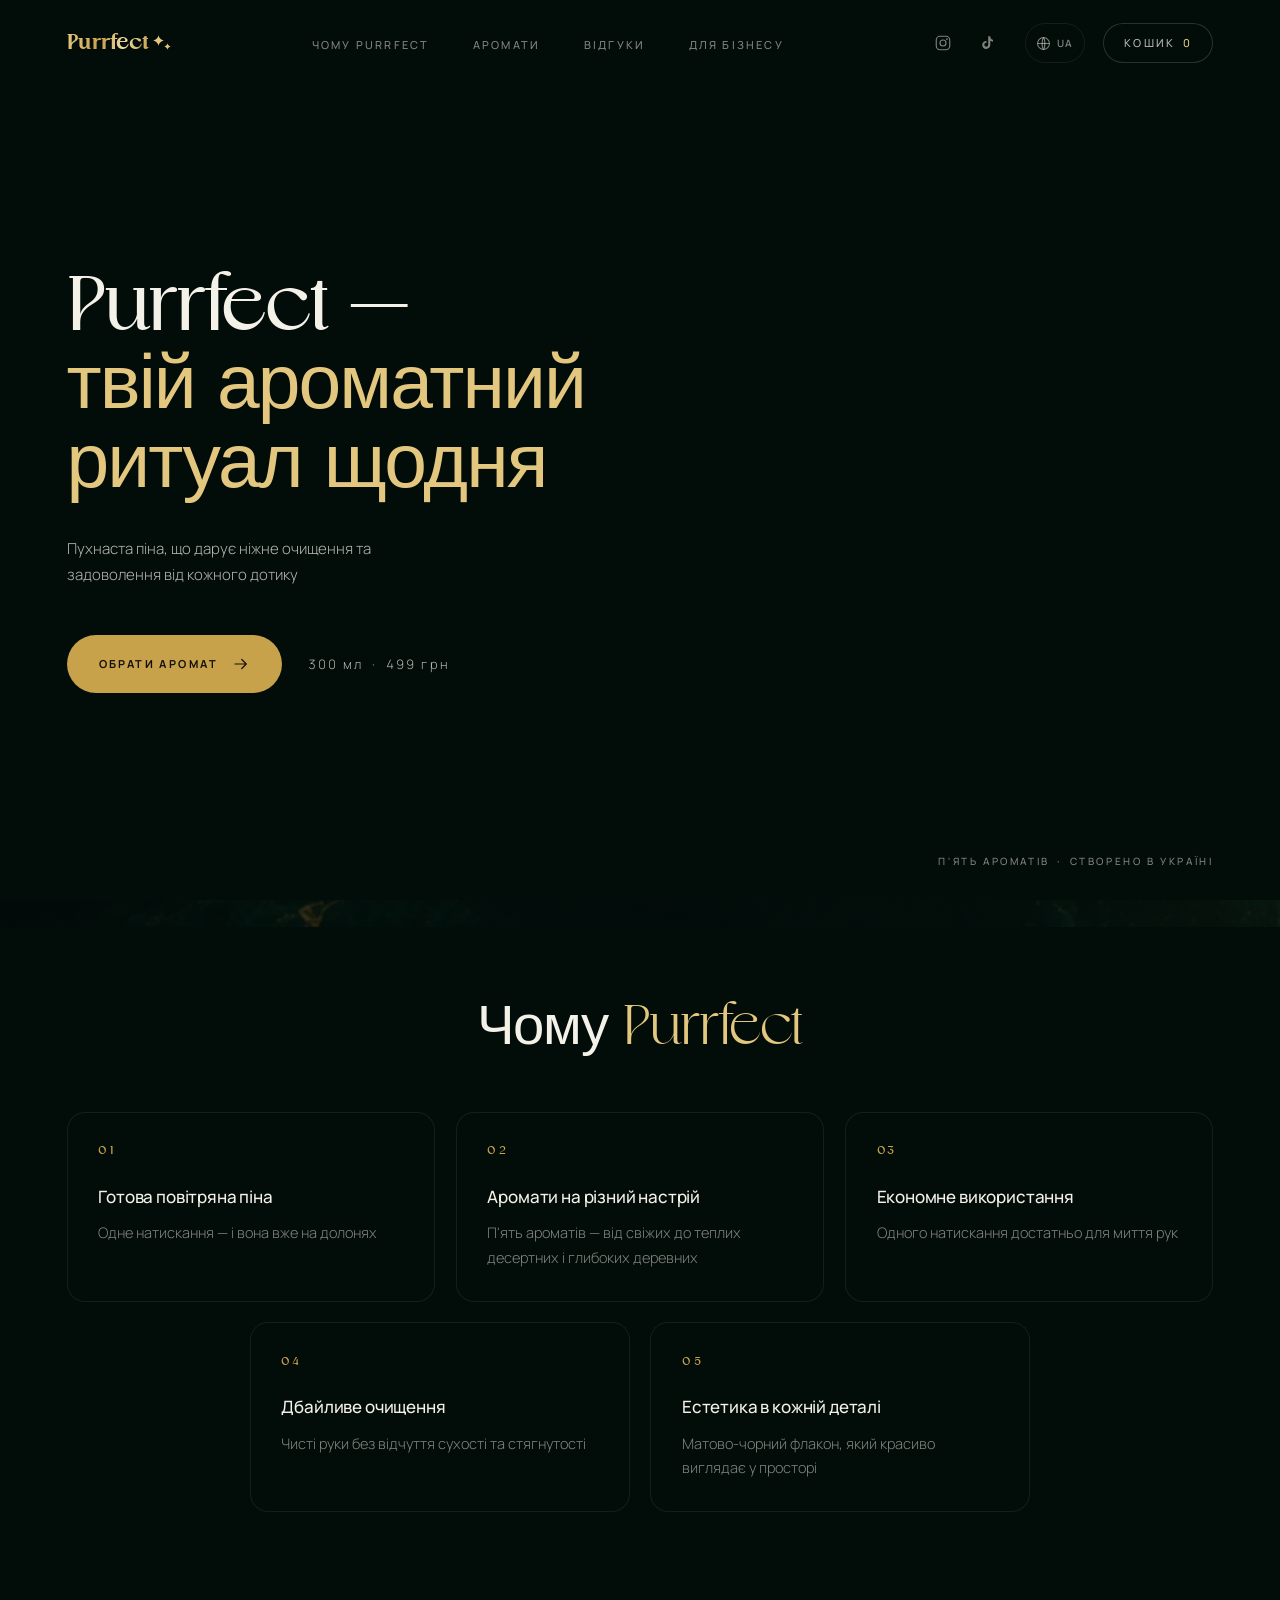
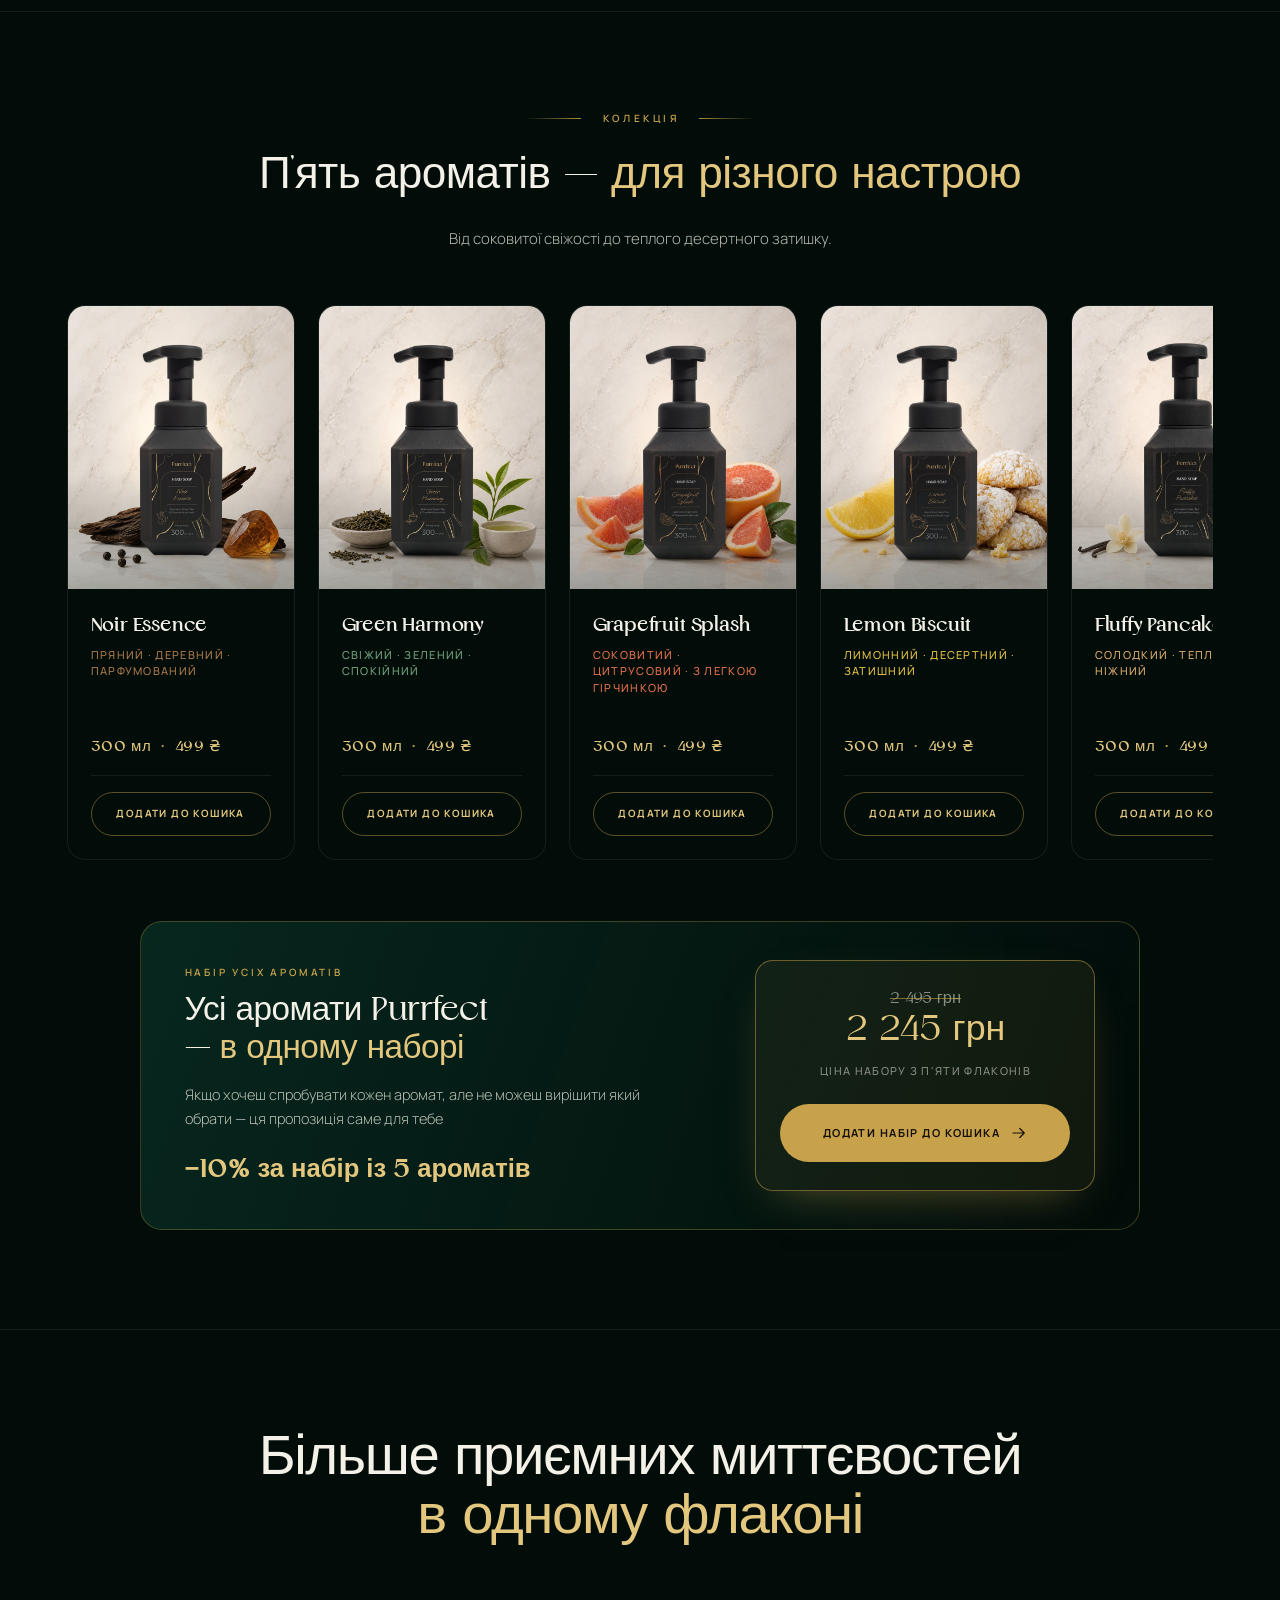
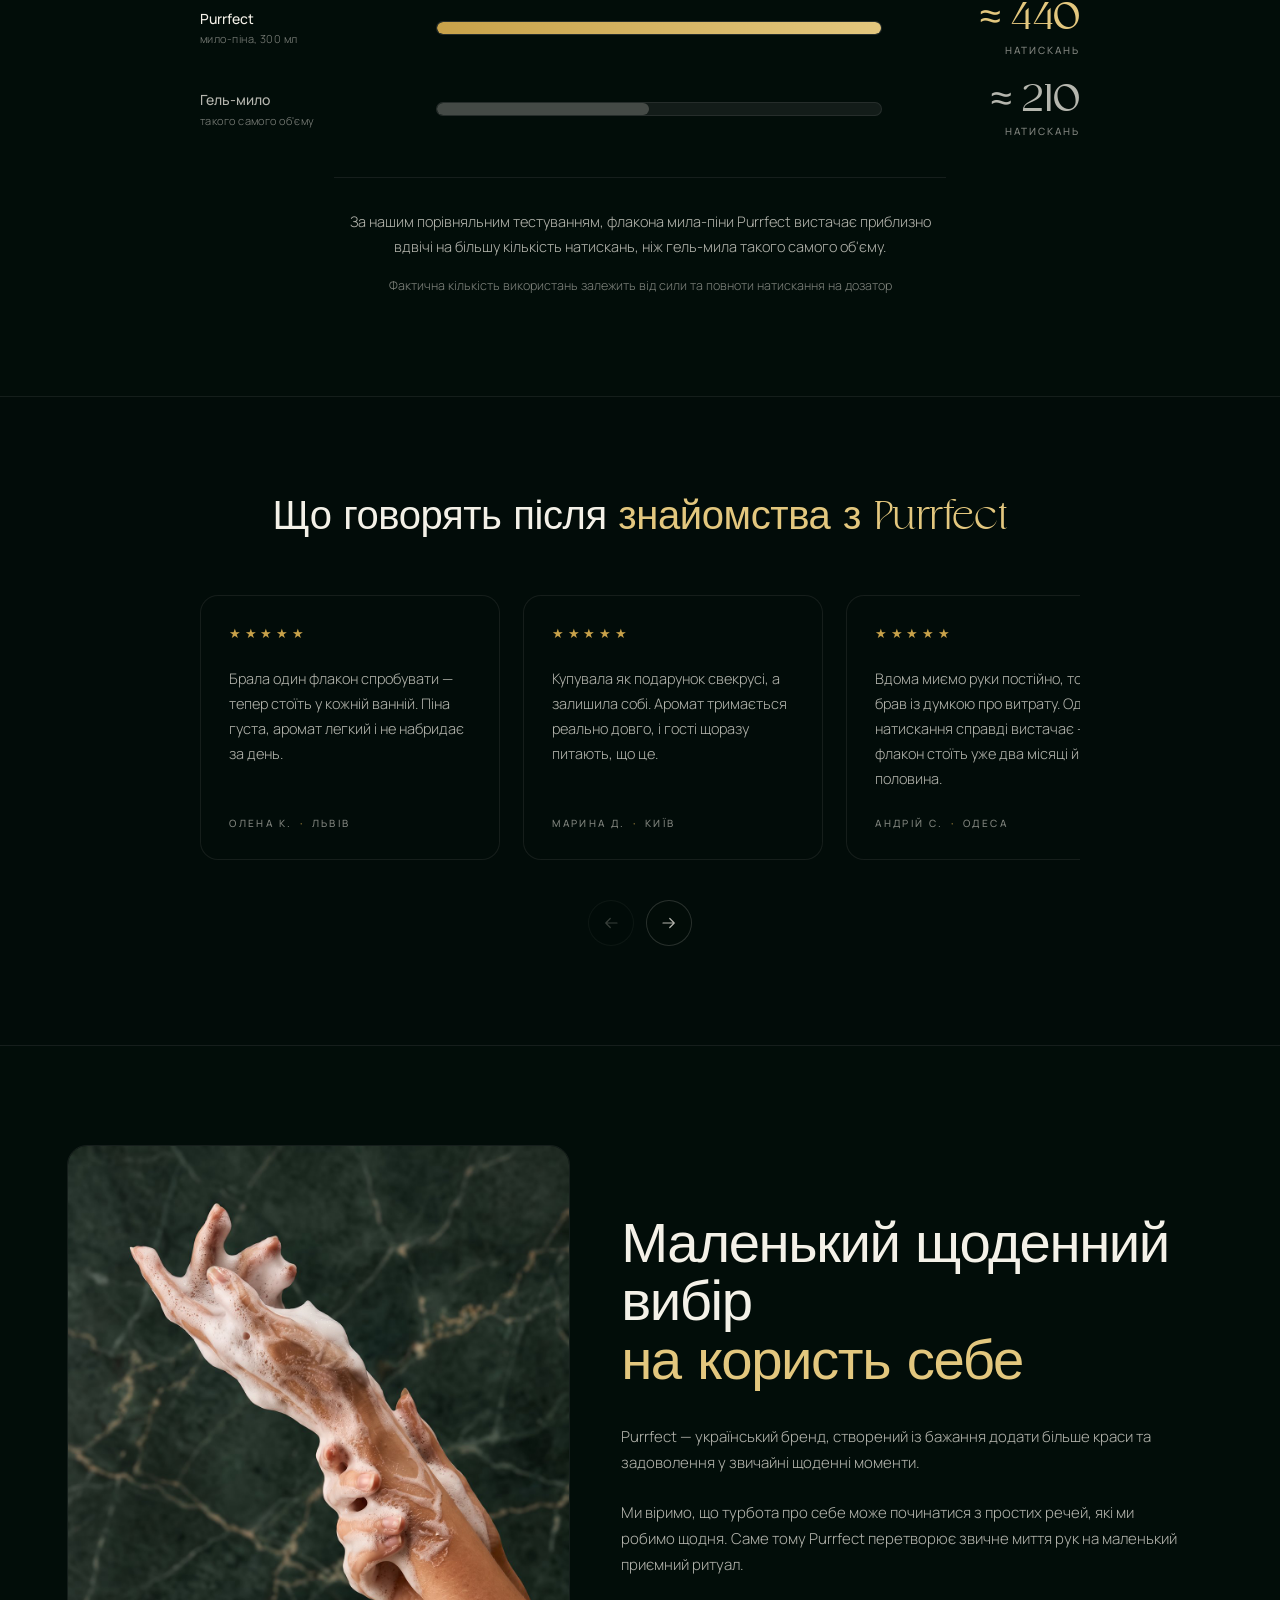
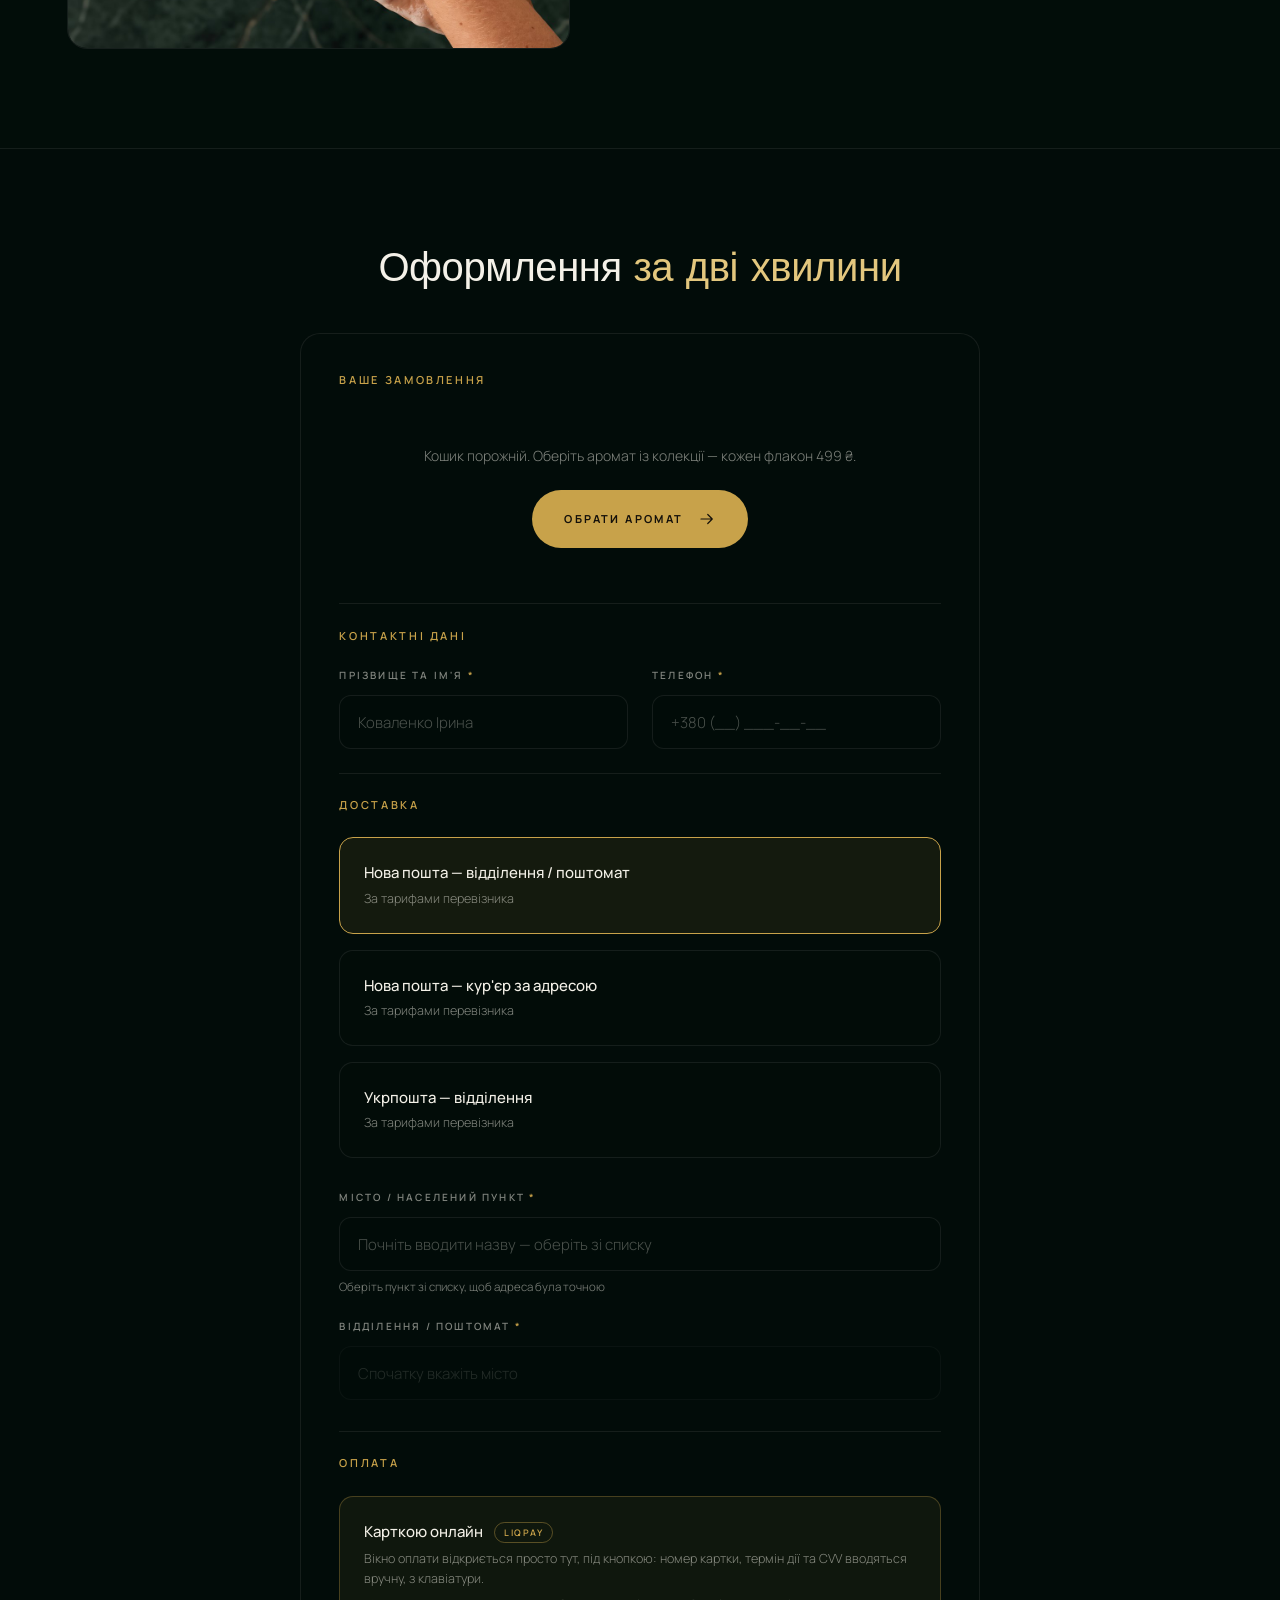
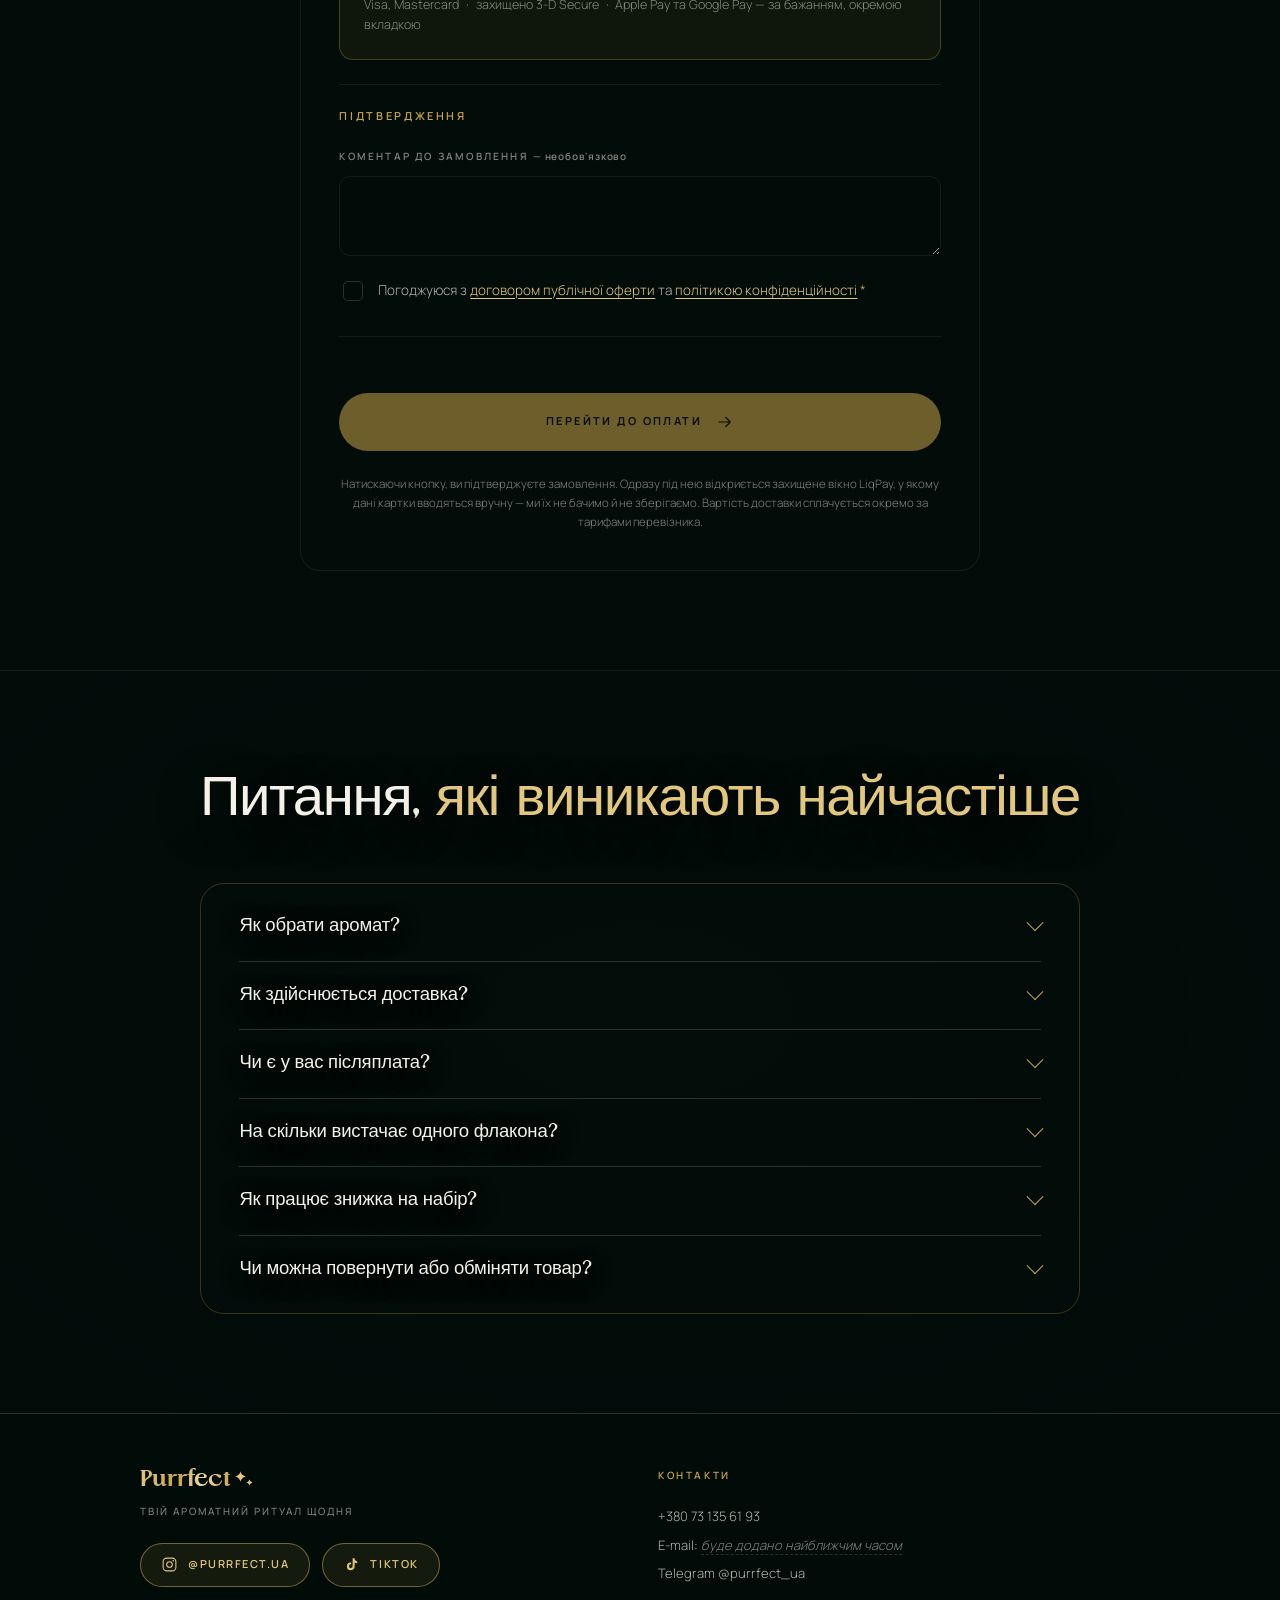
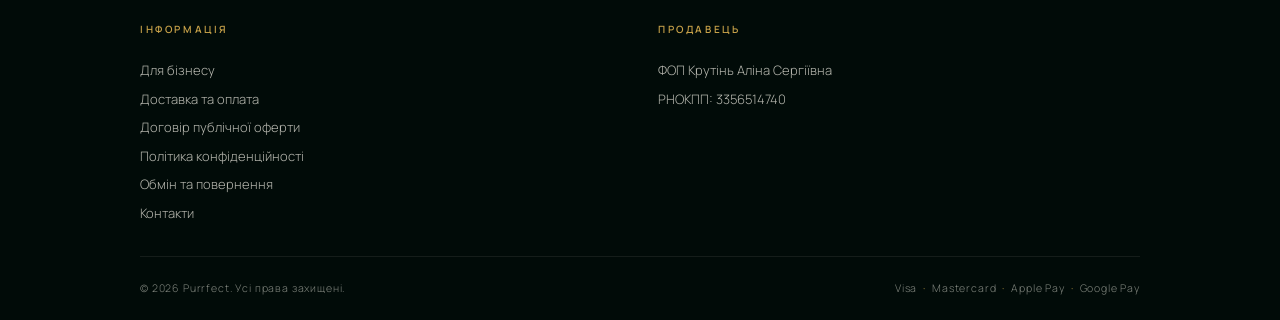
==== index.html @ 4329735a "Головне фото: аромат Lemon Biscuit з коректним тисненням - Замінено головне фото на рендер клієнтки " ====
<!doctype html>
<html lang="uk" class="no-js">
<head>
<meta charset="utf-8">
<meta name="viewport" content="width=device-width, initial-scale=1">
<title>Purrfect — мило-піна для рук. Твій ароматний ритуал щодня</title>
<meta name="description" content="Purrfect — мило-піна для рук у матово-чорному флаконі. П'ять ароматів, 300 мл — 499 ₴, набір із п'яти ароматів −10%. Доставка Новою поштою та Укрпоштою.">
<meta name="theme-color" content="#04120E">
<script>document.documentElement.classList.replace("no-js","js");</script>

<meta property="og:type" content="website">
<meta property="og:title" content="Purrfect — твій ароматний ритуал щодня">
<meta property="og:description" content="Мило-піна для рук. П'ять ароматів, 300 мл — 499 ₴.">
<meta property="og:image" content="image/hero-lemon.jpg">
<meta property="og:locale" content="uk_UA">

<link rel="preload" href="image/bg-marble.jpg" as="image">
<link rel="preload" href="sans/Original-Light.woff2" as="font" type="font/woff2" crossorigin>
<link rel="preload" href="sans/Original-Bold.woff2" as="font" type="font/woff2" crossorigin>
<link rel="preconnect" href="https://fonts.googleapis.com">
<link rel="preconnect" href="https://fonts.gstatic.com" crossorigin>
<link rel="stylesheet" href="https://fonts.googleapis.com/css2?family=Manrope:wght@300;400;500;600;700&display=swap">
<!-- ?v — версія файлу. Змінюйте число після кожної правки CSS чи JS,
     інакше браузери покупців можуть лишитися на старій версії. -->
<link rel="stylesheet" href="styles.css?v=86">
</head>
<body>

<div class="bg-scene" aria-hidden="true"></div>

<a class="skip-link" href="#hero-content">Перейти до основного вмісту</a>

<!-- ============================================================
     1. ШАПКА САЙТУ
     ============================================================ -->
<header class="topbar">
  <a class="logo" href="#hero-content" aria-label="Purrfect — на початок сторінки"><span class="logo__word">Purrfect</span><svg class="logo__spark" viewBox="0 0 44 36" width="22" height="18" fill="currentColor" aria-hidden="true"><g transform="translate(15 13) scale(0.33)"><path d="M0 -32 C1.6 -17.2 14.8 -4 32 0 C14.8 4 1.6 17.2 0 32 C-1.6 17.2 -14.8 4 -32 0 C-14.8 -4 -1.6 -17.2 0 -32 Z"/></g><g transform="translate(33 25) scale(0.20)"><path d="M0 -32 C1.6 -17.2 14.8 -4 32 0 C14.8 4 1.6 17.2 0 32 C-1.6 17.2 -14.8 4 -32 0 C-14.8 -4 -1.6 -17.2 0 -32 Z"/></g></svg></a>

  <nav class="nav" aria-label="Основна навігація">
    <ul class="nav__list">
      <li><a href="#chomu">Чому Purrfect</a></li>
      <li><a href="#aromaty">Аромати</a></li>
      <li><a href="#vidhuky">Відгуки</a></li>
      <li><a href="dlia-biznesu.html">Для бізнесу</a></li>
    </ul>
  </nav>

  <div class="topbar__actions">
    <ul class="topbar__social">
      <li>
        <a class="iconlink" href="https://www.instagram.com/purrfect.ua"
           target="_blank" rel="noopener noreferrer" aria-label="Purrfect в Instagram" title="Instagram">
          <svg viewBox="0 0 24 24" width="18" height="18" fill="none" aria-hidden="true">
            <rect x="3" y="3" width="18" height="18" rx="5.2" stroke="currentColor" stroke-width="1.5"/>
            <circle cx="12" cy="12" r="4" stroke="currentColor" stroke-width="1.5"/>
            <circle cx="17.3" cy="6.7" r="1.15" fill="currentColor"/>
          </svg>
        </a>
      </li>
      <li>
        <a class="iconlink" href="https://www.tiktok.com/@purrfect.ua"
           target="_blank" rel="noopener noreferrer" aria-label="Purrfect у TikTok" title="TikTok">
          <svg viewBox="0 0 24 24" width="18" height="18" aria-hidden="true">
            <path fill="currentColor" d="M16.4 3h-2.8v11.4a2.6 2.6 0 1 1-2.2-2.6V9.2a5.4 5.4 0 1 0 5 5.4V9.1a6.3 6.3 0 0 0 3.6 1.1V7.5c-2-.2-3.4-1.6-3.6-3.6V3z"/>
          </svg>
        </a>
      </li>
    </ul>

    <!-- Перемикач мови. Українська — основна: вона лежить прямо в розмітці,
         російська підставляється словником i18n.js. Кнопка стоїть у
         topbar__actions, а не серед соцмереж, бо ті ховаються на телефоні. -->
    <button class="iconlink iconlink--lang" type="button" data-lang-toggle
            aria-label="Змінити мову" title="Русский">
      <svg viewBox="0 0 24 24" width="17" height="17" fill="none" aria-hidden="true">
        <circle cx="12" cy="12" r="8.4" stroke="currentColor" stroke-width="1.5"/>
        <path d="M3.6 12h16.8" stroke="currentColor" stroke-width="1.5"/>
        <path d="M12 3.6c2.5 2.7 2.5 14.1 0 16.8M12 3.6c-2.5 2.7-2.5 14.1 0 16.8"
              stroke="currentColor" stroke-width="1.5"/>
      </svg>
      <span class="iconlink__lang" data-lang-code>UA</span>
    </button>
    <button class="cart" type="button" data-cart-open aria-haspopup="dialog" aria-controls="koshyk">
      Кошик <span class="cart__count" data-cart-count aria-label="товарів у кошику">0</span>
    </button>
  </div>

  <button class="burger" type="button" aria-label="Меню" aria-expanded="false" aria-controls="mobile-nav">
    <span></span><span></span>
  </button>
</header>

<div class="mobile-nav" id="mobile-nav" hidden>
  <nav aria-label="Мобільна навігація">
    <ul>
      <li><a href="#chomu">Чому Purrfect</a></li>
      <li><a href="#aromaty">Аромати</a></li>
      <li><a href="#vidhuky">Відгуки</a></li>
      <li><a href="dlia-biznesu.html">Для бізнесу</a></li>
      <li><a href="#zamovlennya">Оформити замовлення</a></li>
    </ul>
    <ul class="mobile-nav__social">
      <li><a href="https://www.instagram.com/purrfect.ua" target="_blank" rel="noopener noreferrer">Instagram</a></li>
      <li><a href="https://www.tiktok.com/@purrfect.ua" target="_blank" rel="noopener noreferrer">TikTok</a></li>
    </ul>
  </nav>
</div>

<main>

<!-- ============================================================
     2. ПЕРШИЙ ЕКРАН
     ============================================================ -->
<section class="hero">

  <!-- Імена з «-lemon» навмисно нові, а не hero-fluffy.jpg: у vercel.json
       для /image/ стоїть кеш на 30 днів, тож під колишнім іменем повернені
       відвідувачі ще місяць бачили б попереднє фото. -->
  <picture class="hero__media">
    <source media="(max-width: 640px)" srcset="image/hero-lemon-mobile.jpg">
    <img src="image/hero-lemon.jpg" width="2560" height="1440" fetchpriority="high" decoding="async"
         alt="Матово-чорний флакон мила-піни Purrfect Lemon Biscuit із золотою етикеткою на смарагдовому мармуровому подіумі серед піни.">
  </picture>

  <div class="hero__scrim" aria-hidden="true"></div>

  <div class="hero__inner">

    <div class="hero__copy" id="hero-content">
      <h1 class="hero__title" data-reveal>
        <span class="hero__title-line">Purrfect —</span>
        <span class="hero__title-line"><em>твій ароматний</em></span>
        <span class="hero__title-line"><em>ритуал щодня</em></span>
      </h1>

      <p class="hero__lead" data-reveal>
        Пухнаста піна, що дарує ніжне очищення
        та задоволення від кожного дотику
      </p>

      <div class="hero__actions" data-reveal>
        <a class="btn" href="#aromaty">
          <span>Обрати аромат</span>
          <svg viewBox="0 0 24 24" width="18" height="18" fill="none" aria-hidden="true">
            <path d="M4 12h15M13 6l6 6-6 6" stroke="currentColor" stroke-width="1.6" stroke-linecap="round" stroke-linejoin="round"/>
          </svg>
        </a>
        <p class="hero__price">300 мл <span>·</span> 499 грн</p>
      </div>
    </div>

    <div class="hero__foot">
      <p class="hero__origin">П'ять ароматів <span>·</span> створено в Україні</p>
    </div>

  </div>
</section>

<!-- ============================================================
     3. КОРОТКІ ПЕРЕВАГИ
     ============================================================ -->
<section class="section section--chomu" id="chomu">
  <div class="wrap">
    <h2 class="h2 h2--center" data-reveal>Чому <em>Purrfect</em></h2>

    <ul class="perks">
      <li class="perk" data-reveal>
        <span class="perk__no">01</span>
        <h3>Готова повітряна піна</h3>
        <p>Одне натискання — і вона вже на долонях</p>
      </li>
      <li class="perk" data-reveal>
        <span class="perk__no">02</span>
        <h3>Аромати на різний настрій</h3>
        <p>П'ять ароматів — від свіжих до теплих десертних і глибоких деревних</p>
      </li>
      <li class="perk" data-reveal>
        <span class="perk__no">03</span>
        <h3>Економне використання</h3>
        <p>Одного натискання достатньо для миття рук</p>
      </li>
      <li class="perk" data-reveal>
        <span class="perk__no">04</span>
        <h3>Дбайливе очищення</h3>
        <p>Чисті руки без відчуття сухості та стягнутості</p>
      </li>
      <li class="perk" data-reveal>
        <span class="perk__no">05</span>
        <h3>Естетика в кожній деталі</h3>
        <p>Матово-чорний флакон, який красиво виглядає у просторі</p>
      </li>
    </ul>
  </div>
</section>

<!-- ============================================================
     4. КАТАЛОГ АРОМАТІВ
     Картки рендеряться зі скрипта: масив PRODUCTS у script.js
     ============================================================ -->
<section class="section section--aromaty" id="aromaty">
  <div class="wrap">
    <div class="sec-head sec-head--center" data-reveal>
      <p class="sec-eyebrow">Колекція</p>
      <h2 class="h2 h2--single">П'ять ароматів — <em>для різного настрою</em></h2>
      <p class="lead">Від соковитої свіжості до теплого десертного затишку.</p>
    </div>

    <ul class="products" data-products></ul>

    <!-- ========== 5. БАНЕР НАБОРУ −10% ========== -->
    <div class="bundle" data-reveal>
      <div class="bundle__copy">
        <p class="bundle__label">Набір усіх ароматів</p>
        <h3 class="bundle__title">Усі аромати Purrfect — <em>в одному наборі</em></h3>
        <p class="bundle__text">
          Якщо хочеш спробувати кожен аромат, але не можеш вирішити який обрати —
          ця пропозиція саме для тебе
        </p>
        <p class="bundle__badge">−10% за набір із 5 ароматів</p>
      </div>

      <div class="bundle__offer">
        <p class="bundle__price">
          <s>2 495 грн</s>
          2 245 грн
        </p>
        <p class="bundle__note">Ціна набору з п'яти флаконів</p>
        <button class="btn btn--full" type="button" data-bundle-add>
          <span>Додати набір до кошика</span>
          <svg viewBox="0 0 24 24" width="18" height="18" fill="none" aria-hidden="true">
            <path d="M4 12h15M13 6l6 6-6 6" stroke="currentColor" stroke-width="1.6" stroke-linecap="round" stroke-linejoin="round"/>
          </svg>
        </button>
      </div>
    </div>
  </div>
</section>

<!-- ============================================================
     6. ЕКОНОМНЕ ВИКОРИСТАННЯ — єдиний доказовий блок
     ============================================================ -->
<section class="section section--ekonomiya" id="ekonomiya">
  <div class="wrap">
    <h2 class="h2 h2--center" data-reveal>Більше приємних миттєвостей<br><em>в одному флаконі</em></h2>

    <div class="compare" data-reveal>
      <div class="compare__row compare__row--ours">
        <p class="compare__who">Purrfect <span>мило-піна, 300 мл</span></p>
        <div class="compare__bar" style="--fill:100%"><i></i></div>
        <p class="compare__num">≈ 440<small>натискань</small></p>
      </div>

      <div class="compare__row">
        <p class="compare__who">Гель-мило <span>такого самого об'єму</span></p>
        <div class="compare__bar" style="--fill:47.7%"><i></i></div>
        <p class="compare__num">≈ 210<small>натискань</small></p>
      </div>
    </div>

    <div class="compare__note" data-reveal>
      <p>
        За нашим порівняльним тестуванням, флакона мила-піни Purrfect вистачає
        приблизно вдвічі на більшу кількість натискань, ніж гель-мила такого
        самого об'єму.
      </p>
      <p class="compare__fine">
        Фактична кількість використань залежить від сили та повноти натискання на дозатор
      </p>
    </div>
  </div>
</section>

<!-- ============================================================
     7. ВІДГУКИ

     !!! УВАГА — ТЕКСТИ НИЖЧЕ ДЕМОНСТРАЦІЙНІ !!!
     Це відгуки з попередньої версії сайту. Перед запуском продажів
     замініть їх на реальні цитати покупців за шаблоном:

       <li class="review">
         <p class="review__stars" aria-label="5 з 5">★★★★★</p>
         <blockquote>[реальна цитата без зміни змісту]</blockquote>
         <p class="review__who">[Ім'я] <span>·</span> [Instagram, якщо є дозвіл]</p>
       </li>

     Публікувати вигадані відгуки як справжні — недобросовісна реклама.
     ============================================================ -->
<section class="section section--vidhuky" id="vidhuky">
  <div class="wrap">
    <h2 class="h2 h2--center h2--inline" data-reveal>Що говорять після <em>знайомства з Purrfect</em></h2>

    <div class="rail" data-reveal>
      <ul class="reviews" data-rail tabindex="0" role="group" aria-label="Відгуки покупців, гортається вбік">
        <li class="review">
          <p class="review__stars" aria-label="5 з 5">★★★★★</p>
          <blockquote>Брала один флакон спробувати — тепер стоїть у кожній ванній. Піна густа, аромат легкий і не набридає за день.</blockquote>
          <p class="review__who">Олена К. <span>·</span> Львів</p>
        </li>
        <li class="review">
          <p class="review__stars" aria-label="5 з 5">★★★★★</p>
          <blockquote>Купувала як подарунок свекрусі, а залишила собі. Аромат тримається реально довго, і гості щоразу питають, що це.</blockquote>
          <p class="review__who">Марина Д. <span>·</span> Київ</p>
        </li>
        <li class="review">
          <p class="review__stars" aria-label="5 з 5">★★★★★</p>
          <blockquote>Вдома миємо руки постійно, тож брав із думкою про витрату. Одного натискання справді вистачає — флакон стоїть уже два місяці й ще половина.</blockquote>
          <p class="review__who">Андрій С. <span>·</span> Одеса</p>
        </li>
        <li class="review">
          <p class="review__stars" aria-label="5 з 5">★★★★★</p>
          <blockquote>Флакон виглядає дорого — стоїть на раковині як частина інтерʼєру, а не як витратний матеріал. Помпа зручна, натискаєш однією рукою.</blockquote>
          <p class="review__who">Софія Р. <span>·</span> Дніпро</p>
        </li>
        <li class="review">
          <p class="review__stars" aria-label="5 з 5">★★★★★</p>
          <blockquote>Спершу здалося дорого. Потім порахувала: флакон живе три місяці на двох — виходить копійки за день.</blockquote>
          <p class="review__who">Ірина В. <span>·</span> Харків</p>
        </li>
        <li class="review">
          <p class="review__stars" aria-label="5 з 5">★★★★★</p>
          <blockquote>Взяли Fluffy Pancakes через сина — він мив руки тільки після десяти нагадувань. Тепер біжить сам, бо «пахне млинцями». Це того варте.</blockquote>
          <p class="review__who">Наталя П. <span>·</span> Вінниця</p>
        </li>
        <li class="review">
          <p class="review__stars" aria-label="5 з 5">★★★★★</p>
          <blockquote>Обрав Noir Essence, бо не хотів нічого квіткового. Пахне дорого й стримано, а флакон у ванній виглядає як частина інтер'єру, а не як мило.</blockquote>
          <p class="review__who">Тарас М. <span>·</span> Івано-Франківськ</p>
        </li>
      </ul>

      <div class="rail__nav">
        <button class="rail__btn" type="button" data-rail-prev aria-label="Попередні відгуки">
          <svg viewBox="0 0 24 24" width="18" height="18" fill="none" aria-hidden="true">
            <path d="M20 12H5M11 18l-6-6 6-6" stroke="currentColor" stroke-width="1.6" stroke-linecap="round" stroke-linejoin="round"/>
          </svg>
        </button>
        <button class="rail__btn" type="button" data-rail-next aria-label="Наступні відгуки">
          <svg viewBox="0 0 24 24" width="18" height="18" fill="none" aria-hidden="true">
            <path d="M4 12h15M13 6l6 6-6 6" stroke="currentColor" stroke-width="1.6" stroke-linecap="round" stroke-linejoin="round"/>
          </svg>
        </button>
      </div>
    </div>
  </div>
</section>

<!-- ============================================================
     8. ПРО БРЕНД
     ============================================================ -->
<section class="section section--brend" id="brend">
  <div class="wrap">
    <div class="brand">
      <figure class="brand__media" data-reveal>
        <img src="image/foam-hands.jpg" width="1200" height="1200" loading="lazy" decoding="async"
             alt="Руки в густій шапці білої піни Purrfect на тлі темно-зеленого мармуру.">
      </figure>

      <div class="brand__copy" data-reveal>
        <h2 class="h2">Маленький щоденний вибір<br><em>на користь себе</em></h2>
        <p class="lead">
          Purrfect — український бренд, створений із бажання додати більше краси
          та задоволення у звичайні щоденні моменти.
        </p>
        <p class="lead">
          Ми віримо, що турбота про себе може починатися з простих речей, які ми
          робимо щодня. Саме тому Purrfect перетворює звичне миття рук на маленький
          приємний ритуал.
        </p>
      </div>
    </div>
  </div>
</section>

<!-- Розділ «Для бізнесу» винесено на окрему сторінку dlia-biznesu.html.
     Посилання на нього лишилися в шапці, мобільному меню й підвалі. -->

<!-- ============================================================
     9. ОФОРМЛЕННЯ ЗАМОВЛЕННЯ

     Та сама форма, що й на zamovlennya.html. Скрипт знаходить її
     за атрибутом data-order-form, тож на сторінці має бути рівно одна.
     Якщо правите поля — правте в обох файлах разом.
     ============================================================ -->
<section class="section section--order" id="zamovlennya">
  <div class="wrap">

    <div class="order-head" data-reveal>
      <h2 class="h2 h2--center h2--inline">Оформлення <em>за дві хвилини</em></h2>
    </div>

    <form class="order" data-order-form novalidate data-reveal>

      <!-- ---------- Кошик ---------- -->
      <section class="order__block" aria-labelledby="ttl-cart">
        <h3 class="order__ttl" id="ttl-cart">Ваше замовлення</h3>
        <div data-order-cart></div>
      </section>

      <!-- ---------- Контакти ---------- -->
      <section class="order__block" aria-labelledby="ttl-contact">
        <h3 class="order__ttl" id="ttl-contact">Контактні дані</h3>
        <div class="grid2">
          <label class="field">
            <span class="field__label">Прізвище та ім'я <i>*</i></span>
            <input type="text" name="name" autocomplete="name" required placeholder="Коваленко Ірина">
            <span class="field__err" data-err></span>
          </label>
          <label class="field">
            <span class="field__label">Телефон <i>*</i></span>
            <input type="tel" name="phone" autocomplete="tel" required inputmode="tel" placeholder="+380 (__) ___-__-__">
            <span class="field__err" data-err></span>
          </label>
        </div>
      </section>

      <!-- ---------- Доставка ---------- -->
      <section class="order__block" aria-labelledby="ttl-ship">
        <h3 class="order__ttl" id="ttl-ship">Доставка</h3>

        <div class="choices" role="radiogroup" aria-label="Спосіб доставки">
          <label class="choice">
            <input type="radio" name="shipping" value="np-warehouse" checked>
            <span class="choice__box">
              <b>Нова пошта — відділення / поштомат</b>
              <i>За тарифами перевізника</i>
            </span>
          </label>
          <label class="choice">
            <input type="radio" name="shipping" value="np-courier">
            <span class="choice__box">
              <b>Нова пошта — кур'єр за адресою</b>
              <i>За тарифами перевізника</i>
            </span>
          </label>
          <label class="choice">
            <input type="radio" name="shipping" value="ukrposhta">
            <span class="choice__box">
              <b>Укрпошта — відділення</b>
              <i>За тарифами перевізника</i>
            </span>
          </label>
        </div>

        <!-- Нова пошта -->
        <div class="ship-fields" data-ship="np-warehouse np-courier">
          <div class="grid2">
            <div class="field field--combo field--wide">
              <span class="field__label">Місто / населений пункт <i>*</i></span>
              <input type="text" name="npCity" autocomplete="off" role="combobox" aria-expanded="false"
                     aria-autocomplete="list" aria-controls="np-city-list" placeholder="Почніть вводити назву — оберіть зі списку">
              <ul class="combo" id="np-city-list" data-np-city-list hidden role="listbox"></ul>
              <span class="field__hint">Оберіть пункт зі списку, щоб адреса була точною</span>
              <span class="field__err" data-err></span>
            </div>

            <div class="field field--combo field--wide" data-ship="np-warehouse">
              <span class="field__label">Відділення / поштомат <i>*</i></span>

              <!-- Значення, яке піде в замовлення. Заповнюється вибором зі списку. -->
              <input type="hidden" name="npWarehouse">

              <input type="text" data-wh-search autocomplete="off" role="combobox" aria-expanded="false"
                     aria-autocomplete="list" aria-controls="np-wh-list"
                     aria-label="Відділення або поштомат" placeholder="Спочатку оберіть місто" disabled>
              <ul class="combo" id="np-wh-list" data-np-wh-list hidden role="listbox"></ul>

              <span class="field__hint" data-wh-hint></span>
              <span class="field__err" data-err></span>
            </div>

            <!-- Вулиця окремо від будинку: довідник Нової Пошти знає вулиці,
                 але не номери будинків, тож підказки має сенс вішати лише на
                 вулицю, а будинок людина вписує сама. -->
            <div class="field field--combo field--wide" data-ship="np-courier">
              <span class="field__label">Вулиця <i>*</i></span>
              <input type="text" name="npStreet" autocomplete="address-line1" role="combobox" aria-expanded="false"
                     aria-autocomplete="list" aria-controls="np-street-list"
                     placeholder="Спочатку оберіть місто" disabled>
              <ul class="combo" id="np-street-list" data-np-street-list hidden role="listbox"></ul>
              <span class="field__hint" data-street-hint></span>
              <span class="field__err" data-err></span>
            </div>

            <label class="field" data-ship="np-courier">
              <span class="field__label">Будинок <i>*</i></span>
              <input type="text" name="npHouse" autocomplete="off" maxlength="12" placeholder="12">
              <span class="field__err" data-err></span>
            </label>

            <label class="field" data-ship="np-courier">
              <span class="field__label">Квартира <i class="opt">— необов'язково</i></span>
              <input type="text" name="npFlat" autocomplete="address-line2" inputmode="numeric"
                     maxlength="10" placeholder="45">
            </label>
          </div>
        </div>

        <!-- Укрпошта -->
        <div class="ship-fields" data-ship="ukrposhta">
          <div class="grid2">
            <div class="field field--combo">
              <span class="field__label">Місто / село <i>*</i></span>
              <input type="text" name="upCity" autocomplete="off" role="combobox" aria-expanded="false"
                     aria-autocomplete="list" aria-controls="up-city-list" placeholder="Почніть вводити назву">
              <ul class="combo" id="up-city-list" data-up-city-list hidden role="listbox"></ul>
              <span class="field__hint" data-up-city-hint>Оберіть пункт зі списку — індекс і вулиці підставляться самі.</span>
              <span class="field__err" data-err></span>
            </div>

            <!-- Індекс підставляється сам, щойно обрано населений пункт:
                 у селах і містечках він один на весь пункт. У великих
                 містах індексів багато, тож там показуємо діапазон. -->
            <div class="field field--combo">
              <span class="field__label">Індекс відділення <i>*</i></span>
              <input type="text" name="upIndex" autocomplete="postal-code" inputmode="numeric" maxlength="5"
                     role="combobox" aria-expanded="false" aria-autocomplete="list" aria-controls="up-index-list"
                     placeholder="07333">
              <ul class="combo" id="up-index-list" data-up-index-list hidden role="listbox"></ul>
              <span class="field__hint" data-up-index-hint>П'ять цифр. Можна знайти на ukrposhta.ua.</span>
              <span class="field__err" data-err></span>
            </div>

            <div class="field field--combo field--wide">
              <span class="field__label">Адреса відділення або вулиця</span>
              <input type="text" name="upAddress" autocomplete="address-line1" role="combobox" aria-expanded="false"
                     aria-autocomplete="list" aria-controls="up-street-list"
                     placeholder="вул. Броварська, 4">
              <ul class="combo" id="up-street-list" data-up-street-list hidden role="listbox"></ul>
              <span class="field__hint" data-up-street-hint></span>
            </div>
          </div>
        </div>

      </section>

      <!-- ---------- Оплата ---------- -->
      <section class="order__block" aria-labelledby="ttl-pay">
        <h3 class="order__ttl" id="ttl-pay">Оплата</h3>

        <!-- Єдиний спосіб оплати, тож це не вибір, а пояснення -->
        <input type="hidden" name="payment" value="liqpay">

        <div class="pay">
          <p class="pay__ttl">Карткою онлайн <em class="tag">LiqPay</em></p>
          <p class="pay__note">
            Вікно оплати відкриється просто тут, під кнопкою: номер картки,
            термін дії та CVV вводяться вручну, з клавіатури.
          </p>
          <p class="pay__note">
            Visa, Mastercard <span>·</span> захищено 3-D&nbsp;Secure
            <span>·</span> Apple&nbsp;Pay та Google&nbsp;Pay — за бажанням, окремою вкладкою
          </p>
        </div>
      </section>

      <!-- ---------- Підсумок ---------- -->
      <section class="order__block order__block--final" aria-labelledby="ttl-final">
        <h3 class="order__ttl" id="ttl-final">Підтвердження</h3>

        <label class="field field--wide">
          <span class="field__label">Коментар до замовлення <i class="opt">— необов'язково</i></span>
          <textarea name="comment" rows="2"></textarea>
        </label>

        <label class="check">
          <input type="checkbox" name="agree" required>
          <span>Погоджуюся з <a href="oferta.html">договором публічної оферти</a> та
          <a href="polityka-konfidentsiynosti.html">політикою конфіденційності</a> <i>*</i></span>
        </label>
        <span class="field__err" data-err-agree></span>

        <div class="total" data-order-total></div>

        <button class="btn btn--full" type="submit" data-submit>
          <span data-submit-label>Перейти до оплати</span>
          <svg viewBox="0 0 24 24" width="18" height="18" fill="none" aria-hidden="true">
            <path d="M4 12h15M13 6l6 6-6 6" stroke="currentColor" stroke-width="1.6" stroke-linecap="round" stroke-linejoin="round"/>
          </svg>
        </button>

        <p class="order__status" data-order-status role="status" aria-live="polite"></p>

        <!-- Вікно оплати LiqPay розкривається тут, після створення замовлення:
             покупець вводить картку вручну, не виходячи зі сторінки. Самі поля
             картки живуть в iframe LiqPay — на наш сайт і на наш сервер вони не
             потрапляють (інакше знадобилася б сертифікація PCI DSS). -->
        <div class="pay-embed" data-pay-embed hidden>
          <p class="pay-embed__ttl">Дані картки</p>
          <div class="pay-embed__box" id="liqpay-embed" data-liqpay-embed></div>
          <p class="pay-embed__note">
            Номер картки, термін дії та CVV вводяться у захищеному вікні LiqPay.
            Ми цих даних не бачимо й не зберігаємо.
          </p>
          <button class="btn btn--ghost btn--sm pay-embed__back" type="button" data-pay-embed-back>
            <span>Повернутися до даних замовлення</span>
          </button>
        </div>

        <p class="order__fine">
          Натискаючи кнопку, ви підтверджуєте замовлення. Одразу під нею
          відкриється захищене вікно LiqPay, у якому дані картки вводяться
          вручну — ми їх не бачимо й не зберігаємо. Вартість доставки
          сплачується окремо за тарифами перевізника.
        </p>
      </section>

    </form>
  </div>
</section>

<!-- ============================================================
     10. FAQ
     ============================================================ -->
<section class="section section--faq" id="faq">
  <div class="faq__media" aria-hidden="true">
    <video data-faq-video src="video/faq-bg.mp4" autoplay muted loop playsinline preload="metadata"></video>
  </div>
  <div class="faq__scrim" aria-hidden="true"></div>

  <div class="wrap">
    <h2 class="h2 h2--center" data-reveal>Питання, <em>які виникають найчастіше</em></h2>

    <div class="faq" data-reveal>
      <details>
        <summary>Як обрати аромат?</summary>
        <p>Якщо хочеться свіжості — Green Harmony або Grapefruit Splash.
        Для теплого десертного настрою — Lemon Biscuit чи Fluffy Pancakes.
        Для глибоких пряних і деревних композицій — Noir Essence.</p>
      </details>

      <details>
        <summary>Як здійснюється доставка?</summary>
        <p>Відправляємо замовлення Новою поштою або Укрпоштою. Вартість доставки
        розраховується за тарифами обраного перевізника.</p>
        <p>Докладніше — на сторінці <a href="dostavka.html">Доставка та оплата</a>.</p>
      </details>

      <details>
        <summary>Чи є у вас післяплата?</summary>
        <p>Ні, замовлення відправляються після повної сплати на сайті
        або за реквізитами.</p>
      </details>

      <details>
        <summary>На скільки вистачає одного флакона?</summary>
        <p>Флакон 300 мл — це приблизно 440 натискань. Фактична кількість
        використань залежить від сили та повноти натискання на дозатор.</p>
      </details>

      <details>
        <summary>Як працює знижка на набір?</summary>
        <p>Знижка −10% вмикається в кошику сама, щойно в замовленні є по одному
        флакону кожного з п'яти різних ароматів. Промокод вводити не потрібно.
        Додати весь набір одразу можна однією кнопкою в блоці вище.</p>
      </details>

      <details>
        <summary>Чи можна повернути або обміняти товар?</summary>
        <p>Товари парфумерно-косметичної групи належної якості не підлягають
        обміну або поверненню. Якщо ви отримали товар неналежної якості,
        пошкоджений флакон, неправильну позицію або неповне замовлення —
        зв'яжіться з нами, і ми допоможемо вирішити ситуацію відповідно до
        законодавства України.</p>
        <p>Детальні умови описані на сторінці
        <a href="obmin-ta-povernennia.html">Обмін та повернення</a>.</p>
      </details>
    </div>
  </div>
</section>

</main>

<!-- ============================================================
     11. ПІДВАЛ
     ============================================================ -->
<footer class="footer">
  <div class="wrap">

    <div class="footer__grid">

      <div class="footer__brand">
        <p class="logo logo--footer"><span class="logo__word">Purrfect</span><svg class="logo__spark" viewBox="0 0 44 36" width="22" height="18" fill="currentColor" aria-hidden="true"><g transform="translate(15 13) scale(0.33)"><path d="M0 -32 C1.6 -17.2 14.8 -4 32 0 C14.8 4 1.6 17.2 0 32 C-1.6 17.2 -14.8 4 -32 0 C-14.8 -4 -1.6 -17.2 0 -32 Z"/></g><g transform="translate(33 25) scale(0.20)"><path d="M0 -32 C1.6 -17.2 14.8 -4 32 0 C14.8 4 1.6 17.2 0 32 C-1.6 17.2 -14.8 4 -32 0 C-14.8 -4 -1.6 -17.2 0 -32 Z"/></g></svg></p>
        <p class="footer__tag">Твій ароматний ритуал щодня</p>

        <ul class="socials">
          <li>
            <a class="social" href="https://www.instagram.com/purrfect.ua"
               target="_blank" rel="noopener noreferrer" aria-label="Purrfect в Instagram">
              <svg viewBox="0 0 24 24" width="17" height="17" fill="none" aria-hidden="true">
                <rect x="3" y="3" width="18" height="18" rx="5.2" stroke="currentColor" stroke-width="1.5"/>
                <circle cx="12" cy="12" r="4" stroke="currentColor" stroke-width="1.5"/>
                <circle cx="17.3" cy="6.7" r="1.15" fill="currentColor"/>
              </svg>
              <span>@purrfect.ua</span>
            </a>
          </li>
          <li>
            <a class="social" href="https://www.tiktok.com/@purrfect.ua"
               target="_blank" rel="noopener noreferrer" aria-label="Purrfect у TikTok">
              <svg viewBox="0 0 24 24" width="17" height="17" aria-hidden="true">
                <path fill="currentColor" d="M16.4 3h-2.8v11.4a2.6 2.6 0 1 1-2.2-2.6V9.2a5.4 5.4 0 1 0 5 5.4V9.1a6.3 6.3 0 0 0 3.6 1.1V7.5c-2-.2-3.4-1.6-3.6-3.6V3z"/>
              </svg>
              <span>TikTok</span>
            </a>
          </li>
        </ul>
      </div>

      <div class="footer__col">
        <p class="footer__label">Контакти</p>
        <ul class="footer__list">
          <li><a href="tel:+380731356193">+380 73 135 61 93</a></li>
          <!-- TODO:EMAIL — підставити адресу, коли буде створена поштова скринька -->
          <li>E-mail: <span class="tbd">буде додано найближчим часом</span></li>
          <li><a href="https://t.me/purrfect_ua" target="_blank" rel="noopener noreferrer">Telegram @purrfect_ua</a></li>
        </ul>
      </div>

      <div class="footer__col">
        <p class="footer__label">Інформація</p>
        <ul class="footer__list">
          <li><a href="dlia-biznesu.html">Для бізнесу</a></li>
          <li><a href="dostavka.html">Доставка та оплата</a></li>
          <li><a href="oferta.html">Договір публічної оферти</a></li>
          <li><a href="polityka-konfidentsiynosti.html">Політика конфіденційності</a></li>
          <li><a href="obmin-ta-povernennia.html">Обмін та повернення</a></li>
          <li><a href="kontakty.html">Контакти</a></li>
        </ul>
      </div>

      <div class="footer__col">
        <p class="footer__label">Продавець</p>
        <ul class="footer__list">
          <li>ФОП Крутінь Аліна Сергіївна</li>
          <li>РНОКПП: 3356514740</li>
        </ul>
      </div>

    </div>

    <div class="footer__bottom">
      <p class="footer__legal">© <span data-year>2026</span> Purrfect. Усі права захищені.</p>
      <p class="footer__pay">Visa <span>·</span> Mastercard <span>·</span> Apple&nbsp;Pay <span>·</span> Google&nbsp;Pay</p>
    </div>

  </div>
</footer>

<!-- ============================================================
     КАРТКА АРОМАТУ — «Детальніше»
     ============================================================ -->
<div class="modal" id="product-modal" role="dialog" aria-modal="true" aria-labelledby="pm-title" hidden>
  <div class="modal__scrim" data-modal-close></div>
  <article class="modal__panel">
    <button class="modal__close" type="button" data-modal-close aria-label="Закрити картку">
      <svg viewBox="0 0 24 24" width="20" height="20" fill="none" aria-hidden="true">
        <path d="M6 6l12 12M18 6L6 18" stroke="currentColor" stroke-width="1.5" stroke-linecap="round"/>
      </svg>
    </button>
    <div class="modal__body" data-modal-body></div>
  </article>
</div>

<!-- ============================================================
     КОШИК (drawer)
     ============================================================ -->
<div class="drawer" id="koshyk" role="dialog" aria-modal="true" aria-label="Кошик" hidden>
  <div class="drawer__scrim" data-cart-close></div>
  <aside class="drawer__panel">
    <header class="drawer__head">
      <p class="drawer__ttl">Кошик</p>
      <div class="drawer__head-actions">
        <button class="drawer__clear" type="button" data-cart-clear hidden>Очистити</button>
        <button class="drawer__close" type="button" data-cart-close aria-label="Закрити кошик">
          <svg viewBox="0 0 24 24" width="20" height="20" fill="none" aria-hidden="true">
            <path d="M6 6l12 12M18 6L6 18" stroke="currentColor" stroke-width="1.5" stroke-linecap="round"/>
          </svg>
        </button>
      </div>
    </header>
    <div class="drawer__body" data-cart-body></div>
    <footer class="drawer__foot" data-cart-foot></footer>
  </aside>
</div>

<!-- Липка панель на мобільних -->
<div class="sticky-buy" data-sticky hidden>
  <p class="sticky-buy__price"><b data-sticky-total>499 ₴</b><span data-sticky-note>1 флакон</span></p>
  <a class="btn btn--sm" href="#zamovlennya">Оформити</a>
</div>

<script src="script.js?v=86" defer></script>
<script src="i18n.js?v=86" defer></script>
</body>
</html>
---- styles.css ----
/* ============================================================
   Purrfect — продавальний лендинг
   Шрифти: Original (латиниця, фірмовий) + Manrope (кирилиця)

   Порядок блоків збігається з порядком секцій у index.html.
   Кольори й відступи — токенами в :root нижче.
   ============================================================ */

/* ---------- Original: фірмовий шрифт, лише латиниця ---------- */
@font-face {
  font-family: "Original";
  src: url("sans/Original-Thin.woff2") format("woff2"),
       url("sans/Original-Thin.woff") format("woff");
  font-weight: 100; font-style: normal; font-display: swap;
}
@font-face {
  font-family: "Original";
  src: url("sans/Original-Light.woff2") format("woff2"),
       url("sans/Original-Light.woff") format("woff");
  font-weight: 300; font-style: normal; font-display: swap;
}
@font-face {
  font-family: "Original";
  src: url("sans/Original-Regular.woff2") format("woff2"),
       url("sans/Original-Regular.woff") format("woff");
  font-weight: 400; font-style: normal; font-display: swap;
}
@font-face {
  font-family: "Original";
  src: url("sans/Original-Bold.woff2") format("woff2"),
       url("sans/Original-Bold.woff") format("woff");
  font-weight: 700; font-style: normal; font-display: swap;
}
@font-face {
  font-family: "Original";
  src: url("sans/Original-Black.woff2") format("woff2"),
       url("sans/Original-Black.woff") format("woff");
  font-weight: 900; font-style: normal; font-display: swap;
}

/* ---------- Токени ---------- */
:root {
  --ink:        #04120E;
  --ink-2:      #020C09;
  --ink-3:      #061a14;
  --emerald:    #0C3B2E;
  --gold:       #C8A24A;
  --gold-soft:  #E3C77E;
  --cream:      #F4F1E8;

  /* напівпрозорі панелі поверх мармурового тла */
  --scene-panel: rgba(4, 15, 12, .58);

  --text:       var(--cream);
  --text-2:     rgba(244, 241, 232, .74);
  --text-3:     rgba(244, 241, 232, .52);
  --hairline:   rgba(244, 241, 232, .16);
  --hairline-2: rgba(244, 241, 232, .08);

  --space-1: 8px;
  --space-2: 12px;
  --space-3: 16px;
  --space-4: 24px;
  --space-5: 32px;
  --space-6: 48px;
  --space-7: 64px;
  --space-8: 96px;

  --gutter: clamp(20px, 5.2vw, 76px);
  --maxw: 1280px;

  --font-brand: "Original", "Helvetica Neue", Arial, sans-serif;
  --font-ua: "Manrope", -apple-system, BlinkMacSystemFont, "Segoe UI", Roboto, sans-serif;

  --ease: cubic-bezier(.22, .61, .36, 1);
  --dur: 260ms;

  --z-media: 0;
  --z-scrim: 1;
  --z-content: 2;
  --z-sticky: 30;
  /* Мобільне меню — під шапкою: інакше воно накриває бургер,
     і на телефоні меню вже нічим не закрити. */
  --z-mobilenav: 35;
  --z-header: 40;
  --z-drawer: 60;
}

/* ---------- Reset ---------- */
*, *::before, *::after { box-sizing: border-box; }

/* Запасний колір тримає html, а не body: тоді фоновий шар із z-index: -1
   лягає поверх нього, а не ховається за фоном body. */
html {
  -webkit-text-size-adjust: 100%;
  scroll-behavior: smooth;
  background: var(--ink-2);
  /* щоб якір із шапки не ховався під фіксованою шапкою */
  scroll-padding-top: 90px;
}
@media (prefers-reduced-motion: reduce) { html { scroll-behavior: auto; } }

body {
  margin: 0;
  background: transparent;
  color: var(--text);
  font-family: var(--font-ua);
  font-size: 16px;
  line-height: 1.5;
  -webkit-font-smoothing: antialiased;
  -moz-osx-font-smoothing: grayscale;
  /* clip, а не hidden: hidden робить body власним контейнером
     прокрутки, і на iOS через це зсувається позиція сторінки.
     Перший рядок — запасний для Safari до 16-ї версії, яка ще
     не знає `clip` і просто його проігнорує. */
  overflow-x: hidden;
  overflow-x: clip;
}

img { display: block; max-width: 100%; }
ul, ol { list-style: none; margin: 0; padding: 0; }
p  { margin: 0; }
a  { color: inherit; text-decoration: none; }
button { font: inherit; color: inherit; }
h1, h2, h3, h4 { margin: 0; font-weight: inherit; }

:focus-visible {
  outline: 2px solid var(--gold-soft);
  outline-offset: 3px;
  border-radius: 2px;
}

.sr-only {
  position: absolute; width: 1px; height: 1px;
  padding: 0; margin: -1px; overflow: hidden;
  clip: rect(0 0 0 0); white-space: nowrap; border: 0;
}

.skip-link {
  position: absolute;
  left: var(--gutter);
  top: -100px;
  z-index: 100;
  padding: 12px 20px;
  background: var(--cream);
  color: var(--ink);
  border-radius: 999px;
  font-size: 14px;
  font-weight: 600;
  transition: top var(--dur) var(--ease);
}
.skip-link:focus-visible { top: 16px; }

/* Значення, яких ще немає (пошта, адреса). Видно, що це заглушка,
   але сторінка не виглядає зламаною. */
.tbd {
  color: var(--text-3);
  font-style: italic;
  border-bottom: 1px dashed var(--hairline);
}

/* ============================================================
   Тло сцени — смарагдовий мармур, пришпилений до вікна на весь
   сайт. Фото дуже повільно наближається й пливе, зверху мандрує
   м'який відблиск. Секції поверх — напівпрозорі.
   ============================================================ */
/* Висота — з --app-vh, а не з відсотків вікна. На iPhone та iPad
   висота вікна стрибає щоразу, коли Safari ховає свою панель, і
   фон разом із нею смикався й «плив» відносно тексту. --app-vh
   ставить script.js один раз і міняє лише при повороті екрана. */
.bg-scene {
  position: fixed;
  top: 0;
  left: 0;
  width: 100%;
  /* Не менше за найбільшу можливу висоту вікна (100lvh): коли Safari
     ховає панель, видима зона стає вищою за зафіксовану, і знизу
     з'явився б просвіт. Перший рядок — запасний для браузерів,
     які ще не знають lvh. */
  height: 100vh;
  height: max(var(--app-vh, 0px), 100lvh);
  /* Саме -1, а не 0. При z-index: 0 цей шар потрапляє в той самий крок
     малювання, що й позиціоновані елементи, і перекриває звичайні блоки
     без position — підвал ставав невидимим. */
  z-index: -1;
  pointer-events: none;
  background: var(--ink-2) url("image/bg-marble.jpg") center / cover no-repeat;
  /* запас по краях замість колишнього inset: -4% */
  transform: scale(1.06);
  animation: sceneDrift 90s ease-in-out infinite alternate;
  will-change: transform;
}
/* Скрим: гасить яскраву смугу мармуру, щоб текст лишався читабельним */
.bg-scene::before {
  content: "";
  position: absolute;
  inset: 0;
  background:
    radial-gradient(120% 90% at 50% 38%, rgba(2, 12, 9, .28) 0%, rgba(2, 12, 9, .74) 100%),
    linear-gradient(180deg, rgba(2, 12, 9, .5), rgba(2, 12, 9, .42));
}
/* Відблиск, що повільно мандрує по каменю */
.bg-scene::after {
  content: "";
  position: absolute;
  inset: 0;
  background: radial-gradient(38% 46% at 20% 16%, rgba(120, 210, 170, .17), transparent 70%);
  animation: sceneGlow 52s ease-in-out infinite alternate;
  will-change: transform, opacity;
}
@keyframes sceneDrift {
  0%   { transform: scale(1.06) translate3d(0, 0, 0); }
  100% { transform: scale(1.13) translate3d(-1.5%, 1%, 0); }
}
@keyframes sceneGlow {
  0%   { transform: translate3d(0, 0, 0); opacity: .5; }
  100% { transform: translate3d(28%, 16%, 0); opacity: 1; }
}
@media (prefers-reduced-motion: reduce) {
  .bg-scene,
  .bg-scene::after { animation: none; }
}

.wrap {
  width: 100%;
  max-width: var(--maxw);
  margin: 0 auto;
  padding: 0 var(--gutter);
}

/* ============================================================
   1. Шапка
   ============================================================ */
.topbar {
  position: fixed;
  inset: 0 0 auto 0;
  z-index: var(--z-header);
  display: flex;
  align-items: center;
  gap: var(--space-5);
  padding: clamp(18px, 2.6vh, 30px) var(--gutter);
  transition: background-color var(--dur) var(--ease),
              padding var(--dur) var(--ease),
              border-color var(--dur) var(--ease);
  border-bottom: 1px solid transparent;
}
/* Після прокрутки повз перший екран шапка не лягає суцільною плашкою:
   вона лишається прозорою й лише розмиває те, що під нею, — тож її
   яскравість сама йде за яскравістю поточного блока (світліше фото
   в картці аромату чи темний мармур однаково просвічують крізь неї).
   Легкий градієнт зверху додає рівно стільки контрасту, щоб текст
   меню не губився на найсвітліших кадрах. */
.topbar.is-stuck {
  padding-top: 14px;
  padding-bottom: 14px;
  background: linear-gradient(to bottom, rgba(2, 12, 9, .34), rgba(2, 12, 9, .16));
  backdrop-filter: blur(18px) saturate(1.15);
  -webkit-backdrop-filter: blur(18px) saturate(1.15);
  border-bottom-color: rgba(244, 241, 232, .1);
}
/* На внутрішніх сторінках шапка не лежить поверх фото — вона просто
   зверху, тож одразу в «прилиплому» вигляді. */
.topbar--solid {
  background: rgba(2, 12, 9, .86);
  backdrop-filter: blur(16px);
  -webkit-backdrop-filter: blur(16px);
  border-bottom-color: var(--hairline-2);
}

/* Логотип: фірмове накреслення «Purrfect» із зірочками, як на етикетці.
   Раніше тут був той самий шрифт, але великими літерами з широким
   розрядженням — це читалося як набраний напис, а не як знак бренду. */
.logo {
  flex: 0 0 auto;
  display: inline-flex;
  align-items: flex-start;
  gap: 2px;
  font-family: var(--font-brand);
  font-weight: 700;
  font-size: clamp(21px, 1.55vw, 27px);
  line-height: 1;
  letter-spacing: 0;
  text-transform: none;
  /* запасний колір для браузерів без background-clip: text */
  color: var(--gold-soft);
  transition: filter var(--dur) var(--ease);
}
/* Не пласке золото, а перелив — так само, як тиснення й напис на флаконі */
.logo__word {
  background: linear-gradient(100deg,
    var(--gold-soft) 0%,
    var(--gold) 42%,
    #F0DDA6 68%,
    var(--gold) 100%);
  -webkit-background-clip: text;
  background-clip: text;
  -webkit-text-fill-color: transparent;
}
.logo__spark {
  flex: 0 0 auto;
  margin-top: .06em;
  color: var(--gold-soft);
}
.logo:hover { filter: brightness(1.14); }
@media (prefers-reduced-motion: reduce) { .logo { transition: none; } }

.nav { flex: 1 1 auto; }

.nav__list {
  display: flex;
  justify-content: center;
  gap: clamp(20px, 3.4vw, 56px);
}

.nav__list a,
.cart {
  position: relative;
  font-size: 11px;
  font-weight: 500;
  letter-spacing: .2em;
  text-transform: uppercase;
  color: var(--text-3);
  white-space: nowrap;
  transition: color var(--dur) var(--ease);
}
.nav__list a:hover,
.cart:hover { color: var(--cream); }

.nav__list a::after {
  content: "";
  position: absolute;
  left: 0; right: 0; bottom: -6px;
  height: 1px;
  background: var(--gold);
  transform: scaleX(0);
  transform-origin: left;
  transition: transform var(--dur) var(--ease);
}
.nav__list a:hover::after { transform: scaleX(1); }

/* Поточний розділ у меню — підкреслення вже на місці */
.nav__list a.is-current { color: var(--cream); }
.nav__list a.is-current::after { transform: scaleX(1); }

.topbar__actions {
  flex: 0 0 auto;
  display: flex;
  align-items: center;
  gap: clamp(12px, 1.4vw, 20px);
}

/* Соцмережі в шапці — самі іконки, без підписів */
.topbar__social {
  display: flex;
  align-items: center;
  gap: 4px;
}
.iconlink {
  display: inline-flex;
  align-items: center;
  justify-content: center;
  width: 40px;
  height: 40px;
  border-radius: 50%;
  border: 1px solid transparent;
  color: var(--text-3);
  transition: color var(--dur) var(--ease),
              border-color var(--dur) var(--ease),
              background-color var(--dur) var(--ease);
}
.iconlink:hover {
  color: var(--gold-soft);
  border-color: rgba(200, 162, 74, .42);
  background: rgba(200, 162, 74, .08);
}

/* Перемикач мови: та сама кругла планетка, що й іконки соцмереж, плюс
   код поточної мови. Код потрібен, бо сама по собі планетка не каже,
   якою мовою сторінка зараз. */
.iconlink--lang {
  gap: 5px;
  width: auto;
  padding: 0 11px 0 9px;
  border-radius: 999px;
  border-color: var(--hairline-2);
  background: none;
  cursor: pointer;
  font: inherit;
}
.iconlink--lang svg { flex: 0 0 auto; }
.iconlink__lang {
  font-size: 10px;
  font-weight: 600;
  letter-spacing: .12em;
  font-variant-numeric: tabular-nums;
}
.iconlink--lang:focus-visible {
  outline: 2px solid var(--gold);
  outline-offset: 2px;
}

.cart {
  display: inline-flex;
  align-items: center;
  gap: 8px;
  min-height: 40px;
  padding: 0 20px;
  border: 1px solid var(--hairline);
  border-radius: 999px;
  color: var(--text-2);
  background: rgba(4, 18, 14, .32);
  backdrop-filter: blur(10px);
  -webkit-backdrop-filter: blur(10px);
  cursor: pointer;
  transition: color var(--dur) var(--ease),
              border-color var(--dur) var(--ease),
              background-color var(--dur) var(--ease);
}
.cart:hover { border-color: rgba(200, 162, 74, .55); background: rgba(4, 18, 14, .55); }
.cart__count { color: var(--gold-soft); font-variant-numeric: tabular-nums; }
.cart.is-bump { animation: bump 420ms var(--ease); }
@keyframes bump {
  0%, 100% { transform: scale(1); }
  35% { transform: scale(1.07); }
}

.burger { display: none; }

/* ============================================================
   2. Перший екран
   ============================================================ */
/* Так само зі сталої висоти: інакше кожне згортання панелі Safari
   міняло висоту першого екрана, і фото помітно «наїжджало». */
.hero {
  position: relative;
  min-height: var(--app-vh, 100svh);
  display: flex;
  overflow: hidden;
  background: var(--ink-2);
}

.hero__media { position: absolute; inset: 0; z-index: var(--z-media); }
.hero__media img {
  width: 100%;
  height: 100%;
  object-fit: cover;
  object-position: center;
}

.hero__scrim {
  position: absolute;
  inset: 0;
  z-index: var(--z-scrim);
  pointer-events: none;
  background:
    linear-gradient(to right,
      rgba(2, 12, 9, .80) 0%,
      rgba(2, 12, 9, .60) 28%,
      rgba(2, 12, 9, .18) 52%,
      rgba(2, 12, 9, 0) 68%),
    linear-gradient(to bottom,
      rgba(2, 12, 9, .72) 0%,
      rgba(2, 12, 9, 0) 180px),
    linear-gradient(to top,
      rgba(2, 12, 9, .93) 0%,
      rgba(2, 12, 9, .55) 110px,
      rgba(2, 12, 9, 0) 260px);
}

.hero__inner {
  position: relative;
  z-index: var(--z-content);
  flex: 1;
  display: grid;
  grid-template-rows: 1fr auto;
  padding: 0 var(--gutter) clamp(22px, 3.4vh, 40px);
}

.hero__copy {
  align-self: center;
  max-width: min(660px, 52vw);
  padding-top: clamp(80px, 12vh, 140px);
}

.hero__title {
  font-family: var(--font-brand);
  font-weight: 300;
  font-size: clamp(2.7rem, 6vw, 5.4rem);
  line-height: 1.02;
  letter-spacing: -.025em;
  margin: 0 0 var(--space-5);
  color: var(--cream);
}
.hero__title-line { display: block; }
.hero__title em {
  font-style: normal;
  font-weight: 100;
  color: var(--gold-soft);
}

.hero__lead {
  max-width: 44ch;
  font-size: clamp(15px, 1.12vw, 18px);
  font-weight: 300;
  line-height: 1.72;
  color: var(--text-2);
  margin-bottom: var(--space-6);
  text-wrap: pretty;
}

.hero__actions {
  display: flex;
  align-items: center;
  gap: clamp(18px, 2vw, 32px);
  flex-wrap: wrap;
}

.hero__price {
  font-family: var(--font-ua);
  font-weight: 300;
  font-size: clamp(13px, 1vw, 16px);
  letter-spacing: .16em;
  font-variant-numeric: tabular-nums;
  color: var(--text-2);
}
.hero__price span { color: var(--gold); margin: 0 .3em; }

/* Лишився один підпис — притискаємо його праворуч. Раніше тут була
   ще підказка «Scroll» ліворуч, і розкладка була space-between. */
.hero__foot {
  align-self: end;
  display: flex;
  align-items: flex-end;
  justify-content: flex-end;
  gap: var(--space-4);
}

.hero__origin {
  font-size: 10px;
  font-weight: 500;
  letter-spacing: .26em;
  text-transform: uppercase;
  color: var(--text-3);
  text-align: right;
}
.hero__origin span { color: var(--gold); margin: 0 .3em; }

/* ---------- Кнопка ---------- */
.btn {
  display: inline-flex;
  align-items: center;
  justify-content: center;
  gap: 14px;
  min-height: 58px;
  padding: 0 32px;
  border: 0;
  border-radius: 999px;
  background: var(--gold);
  color: #14100A;
  font-size: 11px;
  font-weight: 700;
  letter-spacing: .22em;
  text-transform: uppercase;
  text-align: center;
  cursor: pointer;
  transition: background-color var(--dur) var(--ease),
              box-shadow var(--dur) var(--ease),
              transform var(--dur) var(--ease),
              opacity var(--dur) var(--ease);
}
.btn:hover {
  background: var(--gold-soft);
  box-shadow: 0 14px 40px -14px rgba(200, 162, 74, .7);
}
.btn:active { transform: scale(.985); }
.btn svg { transition: transform var(--dur) var(--ease); flex: 0 0 auto; }
.btn:hover svg { transform: translateX(5px); }
.btn[disabled], .btn.is-busy { opacity: .55; pointer-events: none; }
.btn--full { width: 100%; }
.btn--sm { min-height: 46px; padding: 0 22px; font-size: 10px; letter-spacing: .16em; }

.btn--ghost {
  background: transparent;
  color: var(--text);
  border: 1px solid var(--hairline);
}
.btn--ghost:hover {
  background: rgba(200, 162, 74, .1);
  border-color: rgba(200, 162, 74, .55);
  color: var(--gold-soft);
  box-shadow: none;
}

/* Текстове посилання-кнопка («Детальніше») */
.link-more {
  position: relative;
  padding: 6px 0;
  border: 0;
  background: none;
  font-size: 10.5px;
  font-weight: 600;
  letter-spacing: .18em;
  text-transform: uppercase;
  color: var(--text-3);
  white-space: nowrap;
  cursor: pointer;
  transition: color var(--dur) var(--ease);
}
.link-more::after {
  content: "";
  position: absolute;
  left: 0; right: 0; bottom: 0;
  height: 1px;
  background: var(--hairline);
  transition: background-color var(--dur) var(--ease);
}
.link-more:hover { color: var(--gold-soft); }
.link-more:hover::after { background: var(--gold); }

/* ============================================================
   Загальні елементи секцій
   ============================================================ */
.section {
  position: relative;
  padding: clamp(72px, 11vh, 140px) 0;
}
.section + .section { border-top: 1px solid var(--hairline-2); }

/* Чергуємо прозорі секції з напівпрозорими панелями — мармур
   лишається видимим, але сторінка не читається однією плитою.
   FAQ виключено: у нього власне тло — фонове відео. */
.section--ekonomiya,
.section--brend { background: var(--scene-panel); }

.h2 {
  font-family: var(--font-brand);
  font-weight: 300;
  font-size: clamp(2.1rem, 4.4vw, 3.7rem);
  line-height: 1.04;
  letter-spacing: -.025em;
  color: var(--cream);
  text-wrap: balance;
}
.h2 em {
  font-style: normal;
  font-weight: 100;
  color: var(--gold-soft);
}
.h2--center { text-align: center; }

/* Заголовок в один рядок: ширший по горизонталі, але помітно нижчий */
.h2--inline {
  font-size: clamp(1.45rem, 3.4vw, 2.5rem);
  letter-spacing: -.01em;
  line-height: 1.12;
}

.lead {
  font-size: clamp(15px, 1.05vw, 17px);
  font-weight: 300;
  line-height: 1.72;
  color: var(--text-2);
  text-wrap: pretty;
}
.lead + .lead { margin-top: var(--space-4); }
.lead b { color: var(--gold-soft); font-weight: 600; }
.lead--center { max-width: 58ch; margin: var(--space-4) auto 0; text-align: center; }

.sec-head {
  display: grid;
  grid-template-columns: minmax(0, 1fr) minmax(0, 1fr);
  gap: var(--space-6);
  align-items: end;
  margin-bottom: clamp(40px, 6vh, 72px);
}
/* Для каталогу — заголовок і підзаголовок стосом по центру.
   Ширину обмежує лише підзаголовок: заголовок має лишатися в один рядок. */
.sec-head--center {
  grid-template-columns: minmax(0, 1fr);
  justify-items: center;
  text-align: center;
  gap: var(--space-4);
  margin-bottom: clamp(40px, 6vh, 72px);
}
.sec-head--center .lead { max-width: 46ch; }

/* Надзаголовок: тонка золота риска з обох боків від слова */
.sec-eyebrow {
  display: inline-flex;
  align-items: center;
  gap: clamp(12px, 1.4vw, 20px);
  font-size: 10px;
  font-weight: 600;
  letter-spacing: .36em;
  text-indent: .36em;      /* компенсує трекінг останньої літери */
  text-transform: uppercase;
  color: var(--gold);
}
.sec-eyebrow::before,
.sec-eyebrow::after {
  content: "";
  width: clamp(26px, 4.4vw, 62px);
  height: 1px;
  background: linear-gradient(to right, transparent, rgba(200, 162, 74, .85));
}
.sec-eyebrow::after { background: linear-gradient(to left, transparent, rgba(200, 162, 74, .85)); }

/* Головний заголовок каталогу — один рядок, ширший трекінг, тонша вага.
   На телефоні рядок фізично не вміщається, тож там дозволяємо перенос. */
.h2--single {
  white-space: nowrap;
  font-weight: 200;
  font-size: clamp(1.5rem, 3.45vw, 3.1rem);
  line-height: 1.16;
  letter-spacing: -.012em;
}
.h2--single em { font-weight: 100; }

/* ============================================================
   3. Короткі переваги
   ============================================================ */
/* П'ять карток: на широкому екрані — три зверху, дві знизу
   по центру. Flex замість grid, щоб неповний ряд центрувався. */
.perks {
  display: flex;
  flex-wrap: wrap;
  justify-content: center;
  gap: clamp(14px, 1.6vw, 22px);
  margin-top: clamp(40px, 6vh, 68px);
}
.perk {
  flex: 1 1 280px;
  max-width: 380px;
  padding: clamp(24px, 2.4vw, 34px);
  border: 1px solid var(--hairline-2);
  border-radius: 18px;
  background: var(--ink-2);
  transition: border-color var(--dur) var(--ease), background-color var(--dur) var(--ease);
}
.perk:hover { border-color: rgba(200, 162, 74, .32); background: var(--ink-3); }
.perk__no {
  display: block;
  font-family: var(--font-brand);
  font-size: 11px;
  letter-spacing: .26em;
  color: var(--gold);
  margin-bottom: var(--space-4);
}
.perk h3 {
  font-size: clamp(17px, 1.3vw, 21px);
  font-weight: 500;
  letter-spacing: -.01em;
  color: var(--cream);
  margin-bottom: var(--space-2);
}
.perk p {
  font-size: 14.5px;
  font-weight: 300;
  line-height: 1.68;
  color: var(--text-3);
}

/* ============================================================
   4. Каталог ароматів
   ============================================================ */
/* П'ять позицій: ширший контейнер, щоб на великих екранах усі
   флакони ставали в один ряд. */
.section--aromaty .wrap { max-width: 1560px; }

/* Каталог — завжди один рядок, який гортається вбік.
   Раніше тут стояв flex-wrap: wrap, і п'ята картка переносилась на
   другий рядок на всіх екранах, вужчих за ~1250 px. Саме туди
   потрапляє iPad у горизонтальному положенні (1194 px) — картка
   «випадала» з ряду й розтягувалась на всю ширину. Один рядок для
   всіх ширин прибирає цей проміжок: там, де п'ять карток вміщуються,
   вони просто стоять поруч, де ні — стрічка гортається. */
.products {
  display: flex;
  flex-wrap: nowrap;
  /* flex-start — запасний для браузерів без `safe`. Саме в такому
     порядку: звичайний `center` у контейнері з прокруткою робить
     перші картки недосяжними, `safe center` — ні. */
  justify-content: flex-start;
  justify-content: safe center;
  gap: clamp(16px, 1.8vw, 26px);
  overflow-x: auto;
  /* Лише вбік. Без явного hidden браузер ставить і вертикалі auto,
     а картки на кілька пікселів вищі за стрічку — на телефоні її
     можна було тягати пальцем у будь-який бік, навіть вгору й вниз. */
  overflow-y: hidden;
  overscroll-behavior-x: contain;
  scroll-snap-type: x proximity;
  scroll-behavior: smooth;
  /* Без бічних полів: вони потрібні лише там, де стрічка справді
     гортається (див. медіазапит нижче). На широкому екрані ці поля
     з'їдали місце й змушували стрічку прокручуватись навіть тоді,
     коли всі п'ять карток вміщувалися. */
  padding-bottom: var(--space-3);
  scrollbar-width: thin;
  scrollbar-color: rgba(200, 162, 74, .45) transparent;
}
.products::-webkit-scrollbar { height: 4px; }
.products::-webkit-scrollbar-track { background: var(--hairline-2); border-radius: 2px; }
.products::-webkit-scrollbar-thumb { background: rgba(200, 162, 74, .45); border-radius: 2px; }

/* Уся плитка відкриває картку аромату (script.js, initModal),
   блок покупки — лише кошик. */
.product { cursor: pointer; }
.product__buy { cursor: default; }

/* Ширина підібрана так, щоб усі п'ять карток вміщувалися в ряд на
   екранах від ~1400 px і не ставали завузькими на менших. */
.product {
  flex: 0 0 clamp(228px, 15.9vw, 258px);
  max-width: none;
  scroll-snap-align: start;
  display: flex;
  flex-direction: column;
  border: 1px solid var(--hairline-2);
  border-radius: 18px;
  overflow: hidden;
  background: var(--ink-2);
  transition: border-color var(--dur) var(--ease),
              transform var(--dur) var(--ease);
}
.product:hover {
  border-color: rgba(200, 162, 74, .4);
  transform: translateY(-4px);
}
@media (prefers-reduced-motion: reduce) {
  .product:hover { transform: none; }
}

/* Фото — кнопка, що відкриває детальну картку аромату */
.product__media {
  position: relative;
  display: block;
  width: 100%;
  padding: 0;
  border: 0;
  aspect-ratio: 4 / 5;
  overflow: hidden;
  background: linear-gradient(160deg, #F1EDE6, #DCD6CC);
  cursor: pointer;
}
.product__media img {
  width: 100%; height: 100%;
  object-fit: cover;
  transition: transform 600ms var(--ease);
}
.product:hover .product__media img { transform: scale(1.04); }
.product__media::after {
  content: "";
  position: absolute; inset: auto 0 0 0; height: 42%;
  background: linear-gradient(to top, rgba(2,12,9,.32), transparent);
  pointer-events: none;
}

/* Що картка натискається, показує сама картка: фото трохи наближається,
   рамка теплішає, назва світлішає. Значків поверх фото немає. */
.product:hover .product__name-btn { color: var(--gold-soft); }

.product__body {
  display: flex;
  flex-direction: column;
  flex: 1;
  padding: clamp(18px, 1.8vw, 26px);
}
.product__name {
  font-family: var(--font-brand);
  font-weight: 400;
  font-size: clamp(19px, 1.5vw, 24px);
  letter-spacing: -.01em;
  color: var(--cream);
  margin-bottom: 6px;
}
/* Назва теж відкриває картку — клікабельною має бути не лише фотографія */
.product__name-btn {
  padding: 0;
  border: 0;
  background: none;
  font: inherit;
  letter-spacing: inherit;
  color: inherit;
  text-align: left;
  cursor: pointer;
  transition: color var(--dur) var(--ease);
}
.product__name-btn:hover { color: var(--gold-soft); }
.product__tagline {
  font-size: 11px;
  font-weight: 500;
  letter-spacing: .12em;
  text-transform: uppercase;
  line-height: 1.5;
  color: var(--accent, var(--gold));
  margin-bottom: var(--space-3);
}
/* Опису на плитці немає, тож ціну притискаємо донизу: у ряду з п'яти
   карток кнопки мають стояти на одній лінії незалежно від довжини назви. */
.product__meta {
  margin-top: auto;
  padding-top: var(--space-4);
  font-family: var(--font-brand);
  font-size: 15px;
  letter-spacing: .04em;
  color: var(--gold-soft);
  font-variant-numeric: tabular-nums;
  margin-bottom: var(--space-3);
}
.product__meta span { color: var(--gold); margin: 0 .35em; }

/* Кнопка на всю ширину картки, «Детальніше» — під нею. Поруч вони
   не вміщаються: картка вузька, і напис обрізало. */
.product__buy {
  display: grid;
  justify-items: center;
  gap: var(--space-3);
  padding-top: var(--space-3);
  border-top: 1px solid var(--hairline-2);
}
.product__action { width: 100%; }

.add {
  display: flex;
  width: 100%;
  align-items: center;
  justify-content: center;
  min-height: 44px;
  padding: 0 18px;
  border: 1px solid rgba(200, 162, 74, .45);
  border-radius: 999px;
  background: transparent;
  color: var(--gold-soft);
  font-size: 10px;
  font-weight: 700;
  letter-spacing: .14em;
  text-transform: uppercase;
  white-space: nowrap;
  cursor: pointer;
  transition: background-color var(--dur) var(--ease),
              color var(--dur) var(--ease),
              border-color var(--dur) var(--ease);
}
.add:hover { background: var(--gold); border-color: var(--gold); color: #14100A; }

.product.is-picked { border-color: var(--gold); box-shadow: 0 0 0 1px rgba(200,162,74,.35); }

/* ============================================================
   5. Банер набору −10%
   ============================================================ */
.bundle {
  margin-top: clamp(36px, 5vh, 64px);
  /* Вужчий за ряд карток: банер має читатися як окрема пропозиція,
     а не як продовження вітрини. */
  max-width: 1000px;
  margin-inline: auto;
  display: grid;
  grid-template-columns: minmax(0, 1fr) minmax(0, 340px);
  align-items: center;
  gap: clamp(28px, 4vw, 56px);
  padding: clamp(28px, 3vw, 46px) clamp(26px, 3.4vw, 56px);
  border: 1px solid rgba(200, 162, 74, .3);
  border-radius: 22px;
  background: linear-gradient(110deg, rgba(12, 59, 46, .58), rgba(2, 12, 9, .4));
}
.bundle__label {
  font-size: 10px;
  font-weight: 600;
  letter-spacing: .28em;
  text-transform: uppercase;
  color: var(--gold);
}
.bundle__title {
  font-family: var(--font-brand);
  font-weight: 300;
  font-size: clamp(1.6rem, 2.6vw, 2.3rem);
  line-height: 1.12;
  letter-spacing: -.015em;
  color: var(--cream);
  margin: var(--space-2) 0 var(--space-3);
  text-wrap: balance;
}
.bundle__title em { font-style: normal; font-weight: 100; color: var(--gold-soft); }
.bundle__text {
  max-width: 54ch;
  font-size: 14.5px;
  font-weight: 300;
  line-height: 1.66;
  color: var(--text-2);
  text-wrap: pretty;
}
/* Винесено з тексту окремим акцентом — той самий прийом, що й "в одному
   наборі" в заголовку, тільки жирнішим написанням, а не тонким курсивом. */
.bundle__badge {
  font-family: var(--font-brand);
  font-weight: 700;
  font-size: clamp(1.15rem, 2vw, 1.6rem);
  line-height: 1.2;
  color: var(--gold-soft);
  margin-top: var(--space-4);
}

.bundle__offer {
  text-align: center;
  padding: clamp(20px, 2.2vw, 28px) var(--space-4);
  border: 1px solid rgba(200, 162, 74, .5);
  border-radius: 18px;
  background: rgba(200, 162, 74, .08);
  box-shadow: 0 18px 44px -24px rgba(200, 162, 74, .55);
}
.bundle__price {
  font-family: var(--font-brand);
  font-weight: 300;
  font-size: clamp(1.9rem, 2.8vw, 2.5rem);
  line-height: 1.15;
  color: var(--gold-soft);
  font-variant-numeric: tabular-nums;
}
.bundle__price s {
  display: block;
  font-size: .46em;
  color: var(--text-3);
  text-decoration-color: rgba(200, 162, 74, .6);
  margin-bottom: 2px;
}
.bundle__note {
  font-size: 11px;
  font-weight: 500;
  letter-spacing: .12em;
  text-transform: uppercase;
  color: var(--text-3);
  margin: var(--space-2) 0 var(--space-4);
}
/* Довгий напис має лишатися в один рядок — у пігулці перенос виглядає зламано */
.bundle__offer .btn {
  padding: 0 20px;
  letter-spacing: .13em;
  gap: 10px;
}

/* ============================================================
   6. Економне використання
   ============================================================ */
.compare {
  max-width: 880px;
  margin: clamp(40px, 6vh, 68px) auto 0;
  display: grid;
  gap: clamp(22px, 3vh, 34px);
  /* Стала ширина колонки з числом. Кожен рядок — окрема сітка, тож із
     `auto` вона підлаштовувалась під свій вміст: «440» ширше за «210»
     (шрифт Original не має моноширинних цифр, попри tabular-nums), і
     смуги виходили різної довжини. */
  --compare-num: 172px;
}

.compare__row {
  display: grid;
  grid-template-columns: minmax(0, 210px) minmax(0, 1fr) var(--compare-num);
  align-items: center;
  gap: clamp(14px, 2vw, 28px);
}

.compare__who {
  font-size: 14px;
  font-weight: 500;
  line-height: 1.4;
  color: var(--text-2);
}
.compare__who span {
  display: block;
  margin-top: 3px;
  font-size: 11px;
  font-weight: 300;
  letter-spacing: .04em;
  color: var(--text-3);
}
.compare__row--ours .compare__who { color: var(--cream); }

/* Смуга: ширину задає --fill прямо в розмітці, щоб цифри й
   графіка не розходилися при правках. */
.compare__bar {
  position: relative;
  height: 14px;
  border-radius: 999px;
  background: rgba(244, 241, 232, .07);
  border: 1px solid var(--hairline-2);
  overflow: hidden;
}
.compare__bar i {
  display: block;
  height: 100%;
  width: var(--fill, 0%);
  border-radius: 999px;
  background: rgba(244, 241, 232, .22);
  transform-origin: left;
  animation: barGrow 900ms var(--ease) both;
}
.compare__row--ours .compare__bar i {
  background: linear-gradient(90deg, var(--gold), var(--gold-soft));
  box-shadow: 0 0 24px -6px rgba(200, 162, 74, .8);
}
@keyframes barGrow { from { transform: scaleX(0); } }
@media (prefers-reduced-motion: reduce) {
  .compare__bar i { animation: none; }
}

.compare__num {
  font-family: var(--font-brand);
  font-weight: 300;
  font-size: clamp(1.7rem, 3vw, 2.6rem);
  line-height: 1;
  letter-spacing: -.02em;
  color: var(--text-2);
  font-variant-numeric: tabular-nums;
  white-space: nowrap;
  text-align: right;
}
.compare__row--ours .compare__num { color: var(--gold-soft); }
.compare__num small {
  display: block;
  font-family: var(--font-ua);
  font-size: 10px;
  font-weight: 500;
  letter-spacing: .2em;
  text-transform: uppercase;
  color: var(--text-3);
  margin-top: 6px;
}

.compare__note {
  max-width: 68ch;
  margin: clamp(32px, 4.5vh, 48px) auto 0;
  padding-top: var(--space-5);
  border-top: 1px solid var(--hairline-2);
  text-align: center;
  font-size: 14.5px;
  font-weight: 300;
  line-height: 1.72;
  color: var(--text-2);
}
.compare__fine {
  margin-top: var(--space-3);
  font-size: 12.5px;
  color: var(--text-3);
}

/* ============================================================
   7. Відгуки
   ============================================================ */
/* Стрічка, що гортається вбік. Блок навмисно вужчий за решту
   секцій: наступна картка визирає з краю й показує, що є ще. */
.rail {
  max-width: 880px;
  margin: clamp(40px, 6vh, 68px) auto 0;
}

.reviews {
  display: flex;
  gap: clamp(16px, 1.8vw, 26px);
  overflow-x: auto;
  overflow-y: hidden;   /* лише вбік — як у каталогу */
  /* proximity, а не mandatory: mandatory у частині браузерів бореться
     з плавним скролом від кнопок і відкидає стрічку назад */
  scroll-snap-type: x proximity;
  scroll-behavior: smooth;
  /* Дійшовши до краю стрічки, палець не «перекидає» прокрутку на всю
     сторінку — без цього вертикальний свайп, що почався з картки,
     смикав сторінку вбік і вниз одночасно. */
  overscroll-behavior-x: contain;
  padding-bottom: var(--space-3);
  scrollbar-width: thin;
  scrollbar-color: rgba(200, 162, 74, .45) transparent;
}
.reviews::-webkit-scrollbar { height: 4px; }
.reviews::-webkit-scrollbar-track { background: var(--hairline-2); border-radius: 2px; }
.reviews::-webkit-scrollbar-thumb { background: rgba(200, 162, 74, .45); border-radius: 2px; }
.reviews::-webkit-scrollbar-thumb:hover { background: var(--gold); }

.review {
  flex: 0 0 clamp(248px, 27vw, 300px);
  scroll-snap-align: start;
  display: flex;
  flex-direction: column;
  padding: clamp(22px, 2.2vw, 32px);
  border: 1px solid var(--hairline-2);
  border-radius: 18px;
  background: var(--ink-2);
}
.review__stars { color: var(--gold); font-size: 13px; letter-spacing: .28em; margin-bottom: var(--space-4); }
.review blockquote {
  margin: 0 0 var(--space-4);
  flex: 1;
  font-size: 14.5px;
  font-weight: 300;
  line-height: 1.72;
  color: var(--text-2);
}
.review__who {
  font-size: 10px;
  font-weight: 500;
  letter-spacing: .24em;
  text-transform: uppercase;
  color: var(--text-3);
}
.review__who span { color: var(--gold); margin: 0 .3em; }

/* ---------- Стрілки ---------- */
.rail__nav {
  display: flex;
  justify-content: center;
  gap: var(--space-2);
  margin-top: var(--space-4);
}
.rail__btn {
  display: inline-flex;
  align-items: center;
  justify-content: center;
  width: 46px;
  height: 46px;
  border: 1px solid var(--hairline);
  border-radius: 999px;
  background: rgba(2, 12, 9, .5);
  color: var(--text-2);
  cursor: pointer;
  transition: color var(--dur) var(--ease),
              border-color var(--dur) var(--ease),
              background-color var(--dur) var(--ease),
              opacity var(--dur) var(--ease);
}
.rail__btn:hover:not(:disabled) {
  color: var(--gold-soft);
  border-color: rgba(200, 162, 74, .5);
  background: rgba(200, 162, 74, .1);
}
.rail__btn:disabled { opacity: .3; cursor: default; }

/* ============================================================
   8. Про бренд
   ============================================================ */
.brand {
  display: grid;
  grid-template-columns: minmax(0, .85fr) minmax(0, 1fr);
  align-items: center;
  gap: clamp(28px, 4vw, 72px);
}
.brand__media {
  margin: 0;
  aspect-ratio: 1 / 1;
  overflow: hidden;
  border: 1px solid var(--hairline-2);
  border-radius: 20px;
}
.brand__media img {
  width: 100%;
  height: 100%;
  object-fit: cover;
}
.brand__copy .h2 { margin-bottom: var(--space-5); }

/* ============================================================
   9. Для бізнесу
   ============================================================ */
/* Форма нижча за картку з відео, тож вирівнюється по її центру,
   а не по верхньому краю — інакше під формою лишається порожнеча
   на висоту різниці. */
.b2b {
  display: grid;
  grid-template-columns: minmax(0, 1fr) minmax(0, 1fr);
  gap: clamp(32px, 4vw, 72px);
  align-items: center;
}
/* Ліва колонка — картка з відео на тлі, права (форма) лишається
   звичайною суцільною панеллю: разом вони читаються як пара карток
   однакової ваги. */
/* Пропорція картки збігається з пропорцією відео (720×1280 = 9:16),
   тож `cover` нічого не обрізає — кадр видно повністю. Ширина обмежена,
   інакше на широкому екрані картка виросла б у висоту понад метр
   екранного простору; зайву ширину колонки з'їдають поля з обох боків. */
.b2b__copy {
  position: relative;
  overflow: hidden;
  display: flex;
  align-items: center;
  justify-content: center;
  aspect-ratio: 9 / 16;
  width: 100%;
  max-width: 500px;
  margin-inline: auto;
  padding: clamp(28px, 3vw, 44px);
  border: 1px solid var(--hairline-2);
  border-radius: 20px;
  /* тло-заглушка на час, поки відео ще не завантажилось */
  background: var(--ink-2);
}
.b2b__media { position: absolute; inset: 0; z-index: 0; }
.b2b__media video {
  width: 100%;
  height: 100%;
  object-fit: cover;
  object-position: 50% 50%;
}
/* Відео портретне (9:16) і йде на всю ширину картки, тож текст поверх
   нього читається лише завдяки щільному скриму — не плямі під заголовком,
   а рівномірному затемненню на всю висоту картки. */
.b2b__scrim {
  position: absolute;
  inset: 0;
  z-index: 1;
  pointer-events: none;
  background: linear-gradient(180deg,
    rgba(2, 12, 9, .58) 0%,
    rgba(2, 12, 9, .74) 55%,
    rgba(2, 12, 9, .88) 100%);
}
.b2b__content {
  position: relative;
  z-index: 2;
  width: 100%;
  text-align: center;
  text-shadow: 0 1px 2px rgba(2, 12, 9, .7), 0 10px 30px rgba(2, 12, 9, .85);
}
/* Приглушені відтінки тексту губляться на відео навіть під скримом —
   тут усі підписи йдуть повним кольором, а не пригашеним. */
.b2b__content .lead,
.b2b__content .b2b__direct-ttl,
.b2b__content .b2b__direct-note { color: var(--text); }
/* Прозора рамка ghost-кнопки на тлі відео майже губиться — додаємо
   трохи скла, щоб контур і текст лишалися помітними. */
.b2b__content .btn--ghost {
  border-color: rgba(244, 241, 232, .4);
  background: rgba(2, 12, 9, .4);
  backdrop-filter: blur(8px);
  -webkit-backdrop-filter: blur(8px);
}
.b2b__content .b2b__direct { border-top-color: rgba(244, 241, 232, .22); }

.b2b__label {
  font-size: 10px;
  font-weight: 600;
  letter-spacing: .28em;
  text-transform: uppercase;
  color: var(--gold);
  margin-bottom: var(--space-3);
}
.b2b__copy .h2 { margin-bottom: var(--space-5); }

.b2b__direct {
  margin-top: clamp(28px, 3.6vh, 40px);
  padding-top: var(--space-5);
  border-top: 1px solid var(--hairline-2);
}
.b2b__direct-ttl {
  font-size: 10px;
  font-weight: 600;
  letter-spacing: .24em;
  text-transform: uppercase;
  color: var(--text-3);
  margin-bottom: var(--space-3);
}
.b2b__direct-actions {
  display: flex;
  flex-wrap: wrap;
  justify-content: center;
  gap: var(--space-2);
}

.b2b__direct-note {
  margin-top: var(--space-3);
  font-size: 13px;
  font-weight: 300;
  color: var(--text-3);
}

.b2b__form {
  padding: clamp(24px, 3vw, 40px);
  border: 1px solid var(--hairline-2);
  border-radius: 20px;
  background: var(--ink-2);
}
.b2b__form .grid2 { margin-bottom: var(--space-5); }

/* ---------- Сторінка «Для бізнесу» ---------- */
/* Перелік типів закладів: пігулки, а не список із крапками —
   його читають поглядом, а не рядок за рядком. */
.chips {
  display: flex;
  flex-wrap: wrap;
  justify-content: center;
  gap: var(--space-2);
  max-width: 900px;
  margin: 0 auto clamp(40px, 6vh, 68px);
}
.chips li {
  padding: 10px 20px;
  border: 1px solid var(--hairline);
  border-radius: 999px;
  font-size: 13px;
  font-weight: 400;
  color: var(--text-2);
}

/* Чотири аргументи в дві колонки: тексти тут довші, ніж у перевагах
   на головній, тож вузькі картки по три в ряд їм не пасують. */
.perks--biz {
  max-width: 1000px;
  margin-inline: auto;
  margin-top: 0;
  margin-bottom: clamp(48px, 7vh, 88px);
}
.perks--biz .perk { flex: 1 1 380px; max-width: 490px; }
.perks--biz .perk h2 {
  font-size: clamp(17px, 1.3vw, 21px);
  font-weight: 500;
  letter-spacing: -.01em;
  color: var(--cream);
  margin-bottom: var(--space-2);
}

.page__back {
  margin-top: clamp(40px, 6vh, 68px);
  text-align: center;
  font-size: 12px;
  font-weight: 600;
  letter-spacing: .2em;
  text-transform: uppercase;
}
.page__back a {
  color: var(--text-3);
  border-bottom: 1px solid transparent;
  transition: color var(--dur) var(--ease), border-color var(--dur) var(--ease);
}
.page__back a:hover { color: var(--gold-soft); border-bottom-color: rgba(200, 162, 74, .5); }

/* ============================================================
   10. FAQ
   Відео-креатив як тло секції. Саме відео лишається тлом, а не
   героєм: його гасить скрим, найтемніший рівно під текстовою
   колонкою.
   ============================================================ */
.section--faq {
  overflow: hidden;
  background: var(--ink-2);
}
.faq__media {
  position: absolute;
  inset: 0;
  z-index: var(--z-media);
  background: var(--ink-2);
}
/* Відео тримає весь блок — без темних смуг по боках, тому cover,
   а не contain. Кадр зміщено вгору по джерелу: так видно носик
   дозатора й пальці, а нижня смуга — де наприкінці спливає напис —
   лишається за кадром (крім того, ролик зациклюється до 7.6 с,
   раніше за появу напису, тож він і так ніколи не встигає з'явитися). */
.faq__media video {
  width: 100%;
  height: 100%;
  object-fit: cover;
  object-position: 50% 18%;
}
/* Пораховано під найсвітліший кадр ролика: заголовок тримає 8:1, питання
   від 6.5:1, відповіді від 6.4:1. Краї скрим відпускає — там тексту нема,
   і креатив лишається видимим приблизно на 40%. */
.faq__scrim {
  position: absolute;
  inset: 0;
  z-index: var(--z-scrim);
  pointer-events: none;
  background:
    radial-gradient(76% 78% at 50% 46%,
      rgba(2, 12, 9, .62) 0%,
      rgba(2, 12, 9, .54) 58%,
      rgba(2, 12, 9, .22) 100%),
    linear-gradient(to bottom,
      var(--ink-2) 0%,
      rgba(2, 12, 9, .22) 16%,
      rgba(2, 12, 9, .22) 78%,
      rgba(2, 12, 9, .85) 100%);
}
.section--faq .wrap {
  position: relative;
  z-index: var(--z-content);
}
/* заголовок лежить прямо на відео, тож м'яка тінь відділяє його від кадру */
.section--faq .h2 {
  text-shadow:
    0 1px 2px rgba(2, 12, 9, .65),
    0 12px 40px rgba(2, 12, 9, .9);
}

/* Панель без заливки — відео просвічує наскрізь. Текст тримається не
   плашкою, а власною вагою: щільнішим кольором і тінню під літерами. */
.faq {
  max-width: 880px;
  margin: clamp(40px, 6vh, 68px) auto 0;
  padding: clamp(4px, .8vw, 10px) clamp(20px, 3vw, 44px);
  border: 1px solid rgba(200, 162, 74, .28);
  border-radius: 24px;
  background: transparent;
}
.faq details { border-bottom: 1px solid var(--hairline); }
.faq details:last-child { border-bottom: 0; }
.faq summary {
  display: flex;
  align-items: center;
  justify-content: space-between;
  gap: var(--space-4);
  padding: clamp(18px, 2.2vh, 24px) 0;
  cursor: pointer;
  list-style: none;
  font-family: var(--font-brand);
  font-size: clamp(17px, 1.45vw, 21px);
  font-weight: 400;
  letter-spacing: -.01em;
  color: var(--cream);
  text-shadow: 0 1px 2px rgba(2, 12, 9, .8), 0 6px 22px rgba(2, 12, 9, .75);
  transition: color var(--dur) var(--ease);
}
.faq summary::-webkit-details-marker { display: none; }
.faq summary:hover { color: var(--gold-soft); }
.faq details[open] summary { color: var(--gold-soft); }
.faq summary::after {
  content: "";
  flex: 0 0 auto;
  width: 12px; height: 12px;
  border-right: 1px solid var(--gold);
  border-bottom: 1px solid var(--gold);
  transform: rotate(45deg) translate(-3px, -3px);
  transition: transform var(--dur) var(--ease);
}
.faq details[open] summary::after { transform: rotate(-135deg) translate(-3px, -3px); }
/* поверх відео відповіді йдуть повним кольором тексту, а не приглушеним */
.faq details p {
  max-width: 68ch;
  font-size: 15px;
  font-weight: 400;
  line-height: 1.75;
  color: var(--cream);
  text-shadow: 0 1px 2px rgba(2, 12, 9, .8), 0 6px 20px rgba(2, 12, 9, .7);
}
.faq details p + p { margin-top: var(--space-3); }
.faq details p:last-child { padding-bottom: var(--space-5); }
.faq details a {
  color: var(--gold-soft);
  text-decoration: underline;
  text-underline-offset: 3px;
  text-decoration-color: rgba(200, 162, 74, .5);
}

/* ============================================================
   Підвал
   ============================================================ */
.footer {
  padding: clamp(44px, 6vh, 72px) 0 clamp(20px, 2.6vh, 28px);
  border-top: 1px solid var(--hairline);
  background: rgba(2, 12, 9, .86);
}

/* Підвал вужчий за основну колонку — це довідкова зона, вона не має
   розтягуватися на всю ширину екрана. Ширина та сама, що в банера
   набору, щоб низ сторінки не «роз'їжджався». */
.footer__grid,
.footer__bottom {
  max-width: 1000px;
  margin-inline: auto;
}

.footer__grid {
  display: grid;
  grid-template-columns: minmax(0, 1.3fr) repeat(3, minmax(0, 1fr));
  gap: clamp(24px, 2.8vw, 44px);
  padding-bottom: clamp(28px, 3.6vh, 44px);
  border-bottom: 1px solid var(--hairline-2);
}

.logo--footer { font-size: 23px; }
.footer__tag {
  margin-top: var(--space-2);
  font-size: 10px;
  font-weight: 500;
  letter-spacing: .2em;
  text-transform: uppercase;
  color: var(--text-3);
}

.footer__label {
  font-size: 10px;
  font-weight: 600;
  letter-spacing: .26em;
  text-transform: uppercase;
  color: var(--gold);
  margin-bottom: var(--space-4);
}
/* Дрібніший за основний текст: у підвалі він довідковий, і на його тлі
   кнопки соцмереж лишаються єдиним акцентом. */
.footer__list {
  display: grid;
  gap: 9px;
  font-size: 13px;
  font-weight: 300;
  line-height: 1.5;
  color: var(--text-2);
}
.footer__list a {
  color: var(--text-2);
  border-bottom: 1px solid transparent;
  transition: color var(--dur) var(--ease), border-color var(--dur) var(--ease);
}
.footer__list a:hover { color: var(--gold-soft); border-bottom-color: rgba(200, 162, 74, .5); }

/* ---------- Соцмережі ---------- */
.socials {
  display: flex;
  flex-wrap: wrap;
  gap: var(--space-2);
  margin-top: clamp(20px, 2.6vh, 28px);
}
.social {
  display: inline-flex;
  align-items: center;
  gap: 10px;
  /* Розмір навмисно не зменшуємо разом із текстом підвала — на дрібнішому
     тлі ці кнопки й мають лишатися головним акцентом блоку. */
  min-height: 44px;
  padding: 0 20px;
  border: 1px solid rgba(200, 162, 74, .55);
  border-radius: 999px;
  background: rgba(200, 162, 74, .1);
  font-size: 11px;
  font-weight: 600;
  letter-spacing: .14em;
  text-transform: uppercase;
  color: var(--gold-soft);
  transition: color var(--dur) var(--ease),
              border-color var(--dur) var(--ease),
              background-color var(--dur) var(--ease),
              box-shadow var(--dur) var(--ease);
}
.social svg { flex: 0 0 auto; }
.social:hover {
  color: #14100A;
  border-color: var(--gold);
  background: var(--gold);
  box-shadow: 0 14px 34px -14px rgba(200, 162, 74, .7);
}

.footer__bottom {
  display: flex;
  flex-wrap: wrap;
  align-items: center;
  justify-content: space-between;
  gap: 8px var(--space-4);
  padding-top: var(--space-4);
  font-size: 10.5px;
  font-weight: 300;
  letter-spacing: .08em;
  color: var(--text-3);
}
.footer__pay span { color: var(--gold); margin: 0 .3em; }

/* ============================================================
   Форми (замовлення та заявка для бізнесу)
   ============================================================ */
.order-head {
  max-width: 640px;
  margin: 0 auto clamp(30px, 4.5vh, 48px);
  text-align: center;
}

/* Одна панель замість п'яти карток: кроки розділені лише волосяними
   лініями, тож форма читається як суцільний шлях, а не як анкета. */
.order {
  display: grid;
  max-width: 680px;
  margin-inline: auto;
  padding: clamp(24px, 3vw, 40px);
  border: 1px solid var(--hairline-2);
  border-radius: 20px;
  background: var(--ink-2);
}

.order__block { padding: clamp(22px, 2.6vh, 32px) 0; }
.order__block:first-child { padding-top: 0; }
.order__block + .order__block { border-top: 1px solid var(--hairline-2); }
.order__block--final { padding-bottom: 0; }

.order__ttl {
  font-size: 11px;
  font-weight: 600;
  letter-spacing: .24em;
  text-transform: uppercase;
  color: var(--gold);
  margin-bottom: var(--space-4);
}

/* ---------- Поля ---------- */
.grid2 {
  display: grid;
  grid-template-columns: repeat(2, minmax(0, 1fr));
  gap: var(--space-4);
}
.field { display: flex; flex-direction: column; position: relative; }
.field--wide { grid-column: 1 / -1; }
.field[hidden] { display: none; }

.field__label {
  font-size: 10px;
  font-weight: 600;
  letter-spacing: .22em;
  text-transform: uppercase;
  color: var(--text-3);
  margin-bottom: var(--space-2);
}
.field__label i { color: var(--gold); font-style: normal; }
.field__label i.opt { color: var(--text-3); letter-spacing: .08em; text-transform: none; }

.field input,
.field textarea,
.field select {
  width: 100%;
  min-height: 54px;
  padding: 15px 18px;
  border: 1px solid var(--hairline-2);
  border-radius: 12px;
  background: rgba(2, 12, 9, .6);
  color: var(--cream);
  font-family: var(--font-ua);
  font-size: 15px;
  font-weight: 300;
  transition: border-color var(--dur) var(--ease), background-color var(--dur) var(--ease);
}
.field textarea { resize: vertical; line-height: 1.6; }

/* Власна стрілка для select: системна в темній темі виглядає чужою */
.field select {
  appearance: none;
  -webkit-appearance: none;
  padding-right: 44px;
  cursor: pointer;
  background-image: url("data:image/svg+xml;charset=utf-8,%3Csvg xmlns='http://www.w3.org/2000/svg' viewBox='0 0 24 24' fill='none' stroke='%23C8A24A' stroke-width='1.8' stroke-linecap='round' stroke-linejoin='round'%3E%3Cpath d='m6 9 6 6 6-6'/%3E%3C/svg%3E");
  background-repeat: no-repeat;
  background-position: right 16px center;
  background-size: 17px 17px;
}
.field select option { background: #061a14; color: var(--cream); }

.field input::placeholder,
.field textarea::placeholder { color: rgba(244, 241, 232, .3); }
.field input:hover,
.field select:hover,
.field textarea:hover { border-color: var(--hairline); }
.field input:focus,
.field select:focus,
.field textarea:focus {
  outline: none;
  border-color: var(--gold);
  background-color: rgba(2, 12, 9, .9);
}
.field input:disabled { opacity: .45; cursor: not-allowed; }

.field__hint {
  margin-top: 7px;
  font-size: 11.5px;
  font-weight: 300;
  color: var(--text-3);
}
.field__err {
  margin-top: 7px;
  font-size: 11.5px;
  font-weight: 400;
  color: #E08F6E;
  min-height: 0;
}
.field__err:empty { margin-top: 0; }
.field.is-invalid input,
.field.is-invalid select,
.field.is-invalid textarea { border-color: #A8563A; }

/* ---------- Автодоповнення ---------- */
.field--combo { position: relative; }

/* Пункт обрано зі списку — золота галочка праворуч у полі. */
.field--combo.is-picked input {
  border-color: rgba(200, 162, 74, .45);
  padding-right: 46px;
  background-image: url("data:image/svg+xml;charset=utf-8,%3Csvg xmlns='http://www.w3.org/2000/svg' viewBox='0 0 24 24' fill='none' stroke='%23C8A24A' stroke-width='2' stroke-linecap='round' stroke-linejoin='round'%3E%3Cpath d='M20 6 9 17l-5-5'/%3E%3C/svg%3E");
  background-repeat: no-repeat;
  background-position: right 16px center;
  background-size: 17px 17px;
}
.combo {
  position: absolute;
  top: calc(100% - 22px);
  left: 0; right: 0;
  z-index: 5;
  max-height: 264px;
  overflow-y: auto;
  border: 1px solid rgba(200, 162, 74, .35);
  border-radius: 12px;
  background: #061a14;
  box-shadow: 0 22px 50px -18px rgba(0, 0, 0, .85);
}
.combo[hidden] { display: none; }
.combo li {
  padding: 12px 16px;
  font-size: 14px;
  font-weight: 300;
  color: var(--text-2);
  cursor: pointer;
  border-bottom: 1px solid var(--hairline-2);
}
.combo li:last-child { border-bottom: 0; }
.combo li:hover,
.combo li[aria-selected="true"] { background: rgba(200, 162, 74, .14); color: var(--gold-soft); }
.combo li small { display: block; margin-top: 3px; font-size: 11.5px; color: var(--text-3); }
.combo .combo__empty { cursor: default; color: var(--text-3); }
.combo .combo__empty:hover { background: transparent; color: var(--text-3); }

/* Оплата: спосіб один, тож показуємо його як факт, а не як вибір */
.pay {
  padding: var(--space-4);
  border: 1px solid rgba(200, 162, 74, .3);
  border-radius: 14px;
  background: rgba(200, 162, 74, .07);
}
.pay__ttl {
  font-size: 15px;
  font-weight: 500;
  color: var(--cream);
  margin-bottom: 6px;
}
.pay__note {
  font-size: 12.5px;
  font-weight: 300;
  line-height: 1.6;
  color: var(--text-3);
}
.pay__note + .pay__note { margin-top: 6px; }
.pay__note span { color: var(--gold); margin: 0 .3em; }
.pay .tag {
  display: inline-block;
  margin-left: 8px;
  padding: 3px 9px;
  border-radius: 999px;
  border: 1px solid rgba(200, 162, 74, .4);
  font-style: normal;
  font-size: 9px;
  font-weight: 600;
  letter-spacing: .16em;
  text-transform: uppercase;
  color: var(--gold);
  vertical-align: middle;
}

/* ---------- Радіо-вибір ---------- */
.choices { display: grid; gap: var(--space-3); }
.choice { cursor: pointer; }
.choice input { position: absolute; opacity: 0; width: 0; height: 0; }
.choice__box {
  display: block;
  padding: var(--space-4);
  border: 1px solid var(--hairline-2);
  border-radius: 14px;
  background: rgba(2, 12, 9, .5);
  transition: border-color var(--dur) var(--ease), background-color var(--dur) var(--ease);
}
.choice:hover .choice__box { border-color: var(--hairline); }
.choice input:checked + .choice__box {
  border-color: var(--gold);
  background: rgba(200, 162, 74, .09);
}
.choice input:focus-visible + .choice__box { outline: 2px solid var(--gold-soft); outline-offset: 3px; }
.choice__box b {
  display: block;
  font-size: 15px;
  font-weight: 500;
  color: var(--cream);
  margin-bottom: 5px;
}
.choice__box i {
  display: block;
  font-style: normal;
  font-size: 12.5px;
  font-weight: 300;
  color: var(--text-3);
}
.choice__box i span { color: var(--gold); margin: 0 .3em; }

.ship-fields { margin-top: var(--space-5); }
.ship-fields[hidden] { display: none; }

/* ---------- Чекбокс ---------- */
.check {
  display: flex;
  align-items: flex-start;
  gap: 12px;
  margin-top: var(--space-4);
  cursor: pointer;
  font-size: 13.5px;
  font-weight: 300;
  line-height: 1.6;
  color: var(--text-2);
}
.check input {
  appearance: none;
  -webkit-appearance: none;
  flex: 0 0 auto;
  width: 20px; height: 20px;
  margin-top: 1px;
  border: 1px solid var(--hairline);
  border-radius: 5px;
  background: rgba(2, 12, 9, .6);
  cursor: pointer;
  transition: background-color var(--dur) var(--ease), border-color var(--dur) var(--ease);
}
.check input:checked {
  background: var(--gold) url("data:image/svg+xml;charset=utf-8,%3Csvg xmlns='http://www.w3.org/2000/svg' viewBox='0 0 16 16' fill='none'%3E%3Cpath d='M3.5 8.5l3 3 6-6.5' stroke='%2314100A' stroke-width='2' stroke-linecap='round' stroke-linejoin='round'/%3E%3C/svg%3E") center / 14px no-repeat;
  border-color: var(--gold);
}
.check a { color: var(--gold-soft); text-decoration: underline; text-underline-offset: 3px; }
.check i { color: var(--gold); font-style: normal; }
[data-err-agree] { display: block; margin-top: 6px; font-size: 11.5px; color: #E08F6E; }

/* ---------- Позиції кошика ---------- */
.oline {
  display: grid;
  grid-template-columns: 60px minmax(0, 1fr) auto auto;
  align-items: center;
  gap: var(--space-3);
  padding: var(--space-3) 0;
  border-bottom: 1px solid var(--hairline-2);
}
.oline:first-child { padding-top: 0; }
.oline img {
  width: 60px; height: 60px;
  border-radius: 10px;
  object-fit: cover;
  background: #EFEAE2;
}
.oline__name {
  font-family: var(--font-brand);
  font-size: 16px;
  font-weight: 400;
  color: var(--cream);
}
.oline__ua {
  font-size: 11px;
  font-weight: 300;
  color: var(--text-3);
  margin-top: 2px;
}
.oline__sum {
  font-family: var(--font-brand);
  font-size: 16px;
  color: var(--gold-soft);
  font-variant-numeric: tabular-nums;
  white-space: nowrap;
}
.oline__actions { display: flex; align-items: center; gap: var(--space-3); }

/* Рівно по одному флаконі кожного аромату — один рядок замість п'яти */
.oline__badge {
  display: inline-flex;
  align-items: center;
  justify-content: center;
  width: 60px; height: 60px;
  border-radius: 10px;
  background: linear-gradient(150deg, rgba(200, 162, 74, .22), rgba(12, 59, 46, .5));
  color: var(--gold-soft);
}
.oline__remove {
  display: inline-flex;
  align-items: center;
  justify-content: center;
  width: 34px; height: 34px;
  border: 1px solid var(--hairline-2);
  border-radius: 50%;
  background: transparent;
  color: var(--text-2);
  cursor: pointer;
  transition: color var(--dur) var(--ease), border-color var(--dur) var(--ease);
}
.oline__remove:hover { color: var(--gold-soft); border-color: rgba(200, 162, 74, .5); }

.qty {
  display: inline-flex;
  align-items: center;
  border: 1px solid var(--hairline-2);
  border-radius: 999px;
  overflow: hidden;
}
.qty button {
  width: 34px; height: 34px;
  border: 0;
  background: transparent;
  color: var(--text-2);
  font-size: 16px;
  line-height: 1;
  cursor: pointer;
  transition: background-color var(--dur) var(--ease), color var(--dur) var(--ease);
}
.qty button:hover { background: rgba(200, 162, 74, .16); color: var(--gold-soft); }
.qty span {
  min-width: 28px;
  text-align: center;
  font-size: 14px;
  font-variant-numeric: tabular-nums;
  color: var(--cream);
}

/* На картці лічильник займає місце кнопки, тож має бути такої ж ваги */
.qty--card {
  border-color: rgba(200, 162, 74, .45);
  background: rgba(200, 162, 74, .1);
}
.qty--card button {
  width: 38px;
  height: 42px;      /* + 2px рамки = 44px, як у кнопки «Додати до кошика» */
  font-size: 18px;
  color: var(--gold-soft);
}
.qty--card span {
  min-width: 26px;
  font-size: 14px;
  font-weight: 600;
  color: var(--gold-soft);
}
/* У картці лічильник займає місце кнопки, тож розтягується так само.
   Смітничок стоїть поруч — прибрати наклацану кількість одразу. */
.qty-row { display: flex; align-items: center; gap: var(--space-3); }
.product__action .qty-row { width: 100%; }
.product__action .qty--card {
  display: flex;
  flex: 1;
  justify-content: space-between;
}

.empty {
  padding: var(--space-5) 0;
  text-align: center;
}
.empty p {
  font-size: 14px;
  font-weight: 300;
  color: var(--text-3);
  margin-bottom: var(--space-4);
}

/* ---------- Підсумок ---------- */
.total {
  margin: var(--space-5) 0;
  padding-top: var(--space-4);
  border-top: 1px solid var(--hairline-2);
  display: grid;
  gap: 10px;
}
.total__row {
  display: flex;
  justify-content: space-between;
  gap: var(--space-3);
  font-size: 14px;
  font-weight: 300;
  color: var(--text-2);
}
.total__row--save { color: var(--gold-soft); }
.total__row--grand {
  margin-top: 6px;
  padding-top: var(--space-3);
  border-top: 1px solid var(--hairline-2);
  align-items: baseline;
}
.total__row--grand span:first-child {
  font-size: 11px;
  font-weight: 600;
  letter-spacing: .24em;
  text-transform: uppercase;
  color: var(--text-3);
}
.total__row--grand b {
  font-family: var(--font-brand);
  font-weight: 400;
  font-size: clamp(24px, 2.4vw, 32px);
  color: var(--gold-soft);
  font-variant-numeric: tabular-nums;
}

.order__status {
  margin-top: var(--space-3);
  font-size: 13.5px;
  font-weight: 400;
  line-height: 1.6;
  text-align: center;
}
.order__status:empty { margin-top: 0; }
.order__status.is-err { color: #E08F6E; }
.order__status.is-ok { color: var(--gold-soft); }

/* Попередження, а не помилка: поле лишається робочим, але підказка під
   ним світиться, щоб людина перечитала введене (напр. індекс чужого міста). */
.field.is-warn input { border-color: rgba(200, 162, 74, .55); }
.field.is-warn .field__hint { color: var(--gold-soft); }

/* ---------- Вбудоване вікно оплати LiqPay ---------- */
/* Поля картки — це iframe LiqPay усередині сторінки, тож стилізуємо
   лише рамку навколо нього: саме вікно світле й малюється LiqPay. */
.pay-embed {
  margin-top: var(--space-5);
  padding-top: var(--space-5);
  border-top: 1px solid var(--hairline-2);
}
.pay-embed[hidden] { display: none; }
.pay-embed__ttl {
  font-size: 10px;
  font-weight: 600;
  letter-spacing: .24em;
  text-transform: uppercase;
  color: var(--gold);
  margin-bottom: var(--space-3);
}
.pay-embed__box {
  /* заглушка на ті секунди, поки вікно LiqPay ще вантажиться;
     далі висоту задає сам віджет */
  min-height: 240px;
  border-radius: 14px;
  overflow: hidden;
  background: #fff;
}
.pay-embed__box iframe {
  display: block;
  width: 100%;
  border: 0;
}
.pay-embed__note {
  margin-top: var(--space-3);
  font-size: 11.5px;
  font-weight: 300;
  line-height: 1.65;
  color: var(--text-3);
}
.pay-embed__back { margin-top: var(--space-3); }

.order__fine {
  margin-top: var(--space-4);
  font-size: 11.5px;
  font-weight: 300;
  line-height: 1.65;
  color: var(--text-3);
  text-align: center;
}
.order__fine a { color: var(--gold-soft); text-decoration: underline; text-underline-offset: 3px; }

/* ============================================================
   Картка аромату — модальне вікно «Детальніше»
   ============================================================ */
.modal { position: fixed; inset: 0; z-index: var(--z-drawer); }
.modal[hidden] { display: none; }
/* Панель непрозора на весь екран, тож скрим потрібен лише як підкладка
   на час появи. */
.modal__scrim { position: absolute; inset: 0; background: rgba(2, 12, 9, .9); }

/* Картка аромату займає весь екран, як окрема сторінка: фото велике,
   текст не тиснеться у вузьку колонку. */
.modal__panel {
  position: absolute;
  inset: 0;
  overflow-y: auto;
  overscroll-behavior: contain;
  background:
    radial-gradient(90% 70% at 78% 8%, rgba(12, 59, 46, .55), transparent 68%),
    linear-gradient(160deg, #04120E 0%, #020C09 55%, #04150F 100%);
  animation: pmIn 320ms var(--ease);
}
@keyframes pmIn { from { opacity: 0; transform: translateY(14px); } }
@media (prefers-reduced-motion: reduce) { .modal__panel { animation: none; } }

/* fixed, а не absolute: панель прокручується, а хрестик має лишатися
   на місці. Усередині fixed-предка відлік іде від вікна. */
.modal__close {
  position: fixed;
  top: clamp(14px, 2vw, 28px);
  right: clamp(14px, 2vw, 28px);
  z-index: 5;
  display: inline-flex;
  align-items: center;
  justify-content: center;
  width: clamp(44px, 3.4vw, 54px);
  aspect-ratio: 1;
  border: 1px solid var(--hairline);
  border-radius: 50%;
  background: rgba(2, 12, 9, .7);
  backdrop-filter: blur(10px);
  -webkit-backdrop-filter: blur(10px);
  color: var(--text-2);
  cursor: pointer;
  transition: color var(--dur) var(--ease),
              border-color var(--dur) var(--ease),
              background-color var(--dur) var(--ease);
}
.modal__close:hover {
  color: var(--gold-soft);
  border-color: rgba(200, 162, 74, .55);
  background: rgba(200, 162, 74, .12);
}

.modal__body { min-height: 100%; display: flex; }

.pm {
  width: 100%;
  max-width: 1320px;
  margin: 0 auto;
  display: grid;
  grid-template-columns: minmax(0, .82fr) minmax(0, 1fr);
  align-items: center;
  gap: clamp(28px, 4.4vw, 80px);
  padding: clamp(72px, 9vh, 120px) var(--gutter) clamp(48px, 7vh, 88px);
}

/* ---------- Фото ---------- */
.pm__media { margin: 0; }
.pm__media img {
  width: 100%;
  height: auto;
  aspect-ratio: 4 / 5;
  object-fit: cover;
  border-radius: 18px;
  border: 1px solid var(--hairline-2);
  background: linear-gradient(160deg, #F1EDE6, #DCD6CC);
}
.pm__media figcaption {
  margin-top: var(--space-4);
  text-align: center;
  font-size: 10px;
  font-weight: 600;
  letter-spacing: .24em;
  text-transform: uppercase;
  color: var(--text-3);
}
.pm__media figcaption span { color: var(--gold); margin: 0 .3em; }

/* ---------- Текст ---------- */
.pm__eyebrow {
  display: flex;
  align-items: center;
  gap: clamp(12px, 1.4vw, 20px);
  font-size: 10px;
  font-weight: 600;
  letter-spacing: .3em;
  text-transform: uppercase;
  color: var(--gold);
}
.pm__eyebrow::after {
  content: "";
  flex: 1 1 auto;
  max-width: 130px;
  height: 1px;
  background: linear-gradient(to right, rgba(200, 162, 74, .8), transparent);
}
.pm__title {
  font-family: var(--font-brand);
  font-weight: 300;
  font-size: clamp(2.4rem, 5vw, 4.4rem);
  line-height: 1.02;
  letter-spacing: -.025em;
  color: var(--cream);
  margin: var(--space-3) 0 var(--space-2);
}
.pm__sub {
  font-size: 11px;
  font-weight: 600;
  letter-spacing: .24em;
  text-transform: uppercase;
  color: var(--gold-soft);
  margin-bottom: var(--space-5);
}
.pm__notes {
  max-width: 54ch;
  font-size: clamp(15px, 1.15vw, 17px);
  font-weight: 300;
  line-height: 1.75;
  color: var(--text-2);
  text-wrap: pretty;
}
.pm__highlight {
  max-width: 54ch;
  margin: var(--space-4) 0 0;
  padding-left: var(--space-4);
  border-left: 2px solid var(--gold);
  font-size: clamp(15px, 1.25vw, 18px);
  font-weight: 400;
  line-height: 1.62;
  color: var(--gold-soft);
  text-wrap: pretty;
}

.pm__tags {
  display: flex;
  flex-wrap: wrap;
  gap: var(--space-2);
  margin: clamp(22px, 3vh, 32px) 0;
}
.pm__tags li {
  padding: 10px 20px;
  border: 1px solid var(--hairline);
  border-radius: 999px;
  font-size: 13px;
  font-weight: 400;
  color: var(--text-2);
}

/* ---------- Ціна й кнопки ---------- */
.pm__panel {
  padding: clamp(22px, 2.4vw, 32px);
  border: 1px solid rgba(200, 162, 74, .3);
  border-radius: 20px;
  background: linear-gradient(120deg, rgba(12, 59, 46, .5), rgba(2, 12, 9, .35));
}
.pm__price-row {
  display: flex;
  align-items: flex-start;
  justify-content: space-between;
  gap: var(--space-4);
  flex-wrap: wrap;
  margin-bottom: var(--space-5);
}
.pm__price {
  font-family: var(--font-brand);
  font-weight: 300;
  font-size: clamp(2.2rem, 3.6vw, 3.2rem);
  line-height: 1;
  color: var(--gold-soft);
  font-variant-numeric: tabular-nums;
}
.pm__price small {
  display: block;
  margin-top: 10px;
  font-family: var(--font-ua);
  font-size: 10px;
  font-weight: 600;
  letter-spacing: .2em;
  text-transform: uppercase;
  color: var(--text-3);
}
.pm__actions {
  display: flex;
  flex-wrap: wrap;
  align-items: center;
  gap: var(--space-3);
}
.pm__actions .btn { flex: 1 1 250px; }
.pm__action { flex: 0 0 auto; }
/* «У кошик» стоїть поруч із головною кнопкою — тієї самої висоти */
.pm__action .add {
  width: auto;
  min-height: 58px;
  padding: 0 28px;
  font-size: 11px;
  letter-spacing: .18em;
}
.pm__action .qty--card { min-height: 58px; }
.pm__action .qty--card button { width: 48px; height: 56px; }

.pm__pay {
  margin-top: var(--space-4);
  font-size: 12px;
  font-weight: 300;
  color: var(--text-3);
}
.pm__pay span { color: var(--gold); margin: 0 .3em; }

/* ---------- Факти ---------- */
.pm__facts {
  display: grid;
  gap: 10px;
  margin: clamp(24px, 3.4vh, 36px) 0 var(--space-4);
}
.pm__facts li {
  position: relative;
  padding-left: var(--space-4);
  font-size: 14px;
  font-weight: 300;
  line-height: 1.6;
  color: var(--text-2);
}
.pm__facts li::before {
  content: "";
  position: absolute;
  left: 0; top: .66em;
  width: 5px; height: 5px;
  border-radius: 50%;
  background: var(--gold);
}

.pm__bundle-note {
  font-size: 12.5px;
  font-weight: 300;
  line-height: 1.75;
  color: var(--text-3);
}
.pm__bundle-note .link-more { margin-left: 4px; color: var(--gold-soft); }
.pm__bundle-note .link-more::after { background: rgba(200, 162, 74, .5); }

/* ============================================================
   Кошик (drawer)
   ============================================================ */
.drawer { position: fixed; inset: 0; z-index: var(--z-drawer); }
.drawer[hidden] { display: none; }
.drawer__scrim {
  position: absolute; inset: 0;
  background: rgba(2, 12, 9, .72);
  backdrop-filter: blur(6px);
  -webkit-backdrop-filter: blur(6px);
  animation: fade 240ms var(--ease);
}
@keyframes fade { from { opacity: 0; } }

.drawer__panel {
  position: absolute;
  top: 0; right: 0; bottom: 0;
  width: min(430px, 100%);
  display: flex;
  flex-direction: column;
  background: var(--ink);
  border-left: 1px solid var(--hairline-2);
  animation: slideIn 300ms var(--ease);
}
@keyframes slideIn { from { transform: translateX(100%); } }
@media (prefers-reduced-motion: reduce) {
  .drawer__scrim, .drawer__panel { animation: none; }
}

.drawer__head {
  display: flex;
  align-items: center;
  justify-content: space-between;
  padding: var(--space-5) var(--space-5) var(--space-4);
  border-bottom: 1px solid var(--hairline-2);
}
.drawer__ttl {
  font-family: var(--font-brand);
  font-size: 13px;
  font-weight: 700;
  letter-spacing: .34em;
  text-transform: uppercase;
  color: var(--cream);
}
.drawer__head-actions { display: flex; align-items: center; gap: var(--space-4); }
.drawer__clear {
  font-size: 11px;
  font-weight: 600;
  letter-spacing: .04em;
  color: var(--text-3);
  background: transparent;
  border: none;
  padding: 0;
  cursor: pointer;
  transition: color var(--dur) var(--ease);
}
.drawer__clear:hover { color: var(--gold-soft); }
.drawer__close {
  display: inline-flex;
  align-items: center;
  justify-content: center;
  width: 40px; height: 40px;
  border: 1px solid var(--hairline-2);
  border-radius: 50%;
  background: transparent;
  color: var(--text-2);
  cursor: pointer;
  transition: color var(--dur) var(--ease), border-color var(--dur) var(--ease);
}
.drawer__close:hover { color: var(--gold-soft); border-color: rgba(200, 162, 74, .5); }

.drawer__body {
  flex: 1;
  overflow-y: auto;
  padding: var(--space-5);
}
.drawer__foot {
  padding: var(--space-5);
  border-top: 1px solid var(--hairline-2);
  background: var(--ink-2);
}
.drawer__foot:empty { display: none; }

/* ============================================================
   Липка панель купівлі (мобільні)
   ============================================================ */
.sticky-buy {
  position: fixed;
  left: 0; right: 0; bottom: 0;
  z-index: var(--z-sticky);
  display: none;
  align-items: center;
  justify-content: space-between;
  gap: var(--space-3);
  padding: 12px 16px calc(12px + env(safe-area-inset-bottom));
  background: rgba(2, 12, 9, .94);
  backdrop-filter: blur(16px);
  -webkit-backdrop-filter: blur(16px);
  border-top: 1px solid var(--hairline-2);
}
.sticky-buy[hidden] { display: none !important; }
.sticky-buy__price b {
  display: block;
  font-family: var(--font-brand);
  font-size: 19px;
  font-weight: 400;
  color: var(--gold-soft);
  font-variant-numeric: tabular-nums;
}
.sticky-buy__price span {
  font-size: 10px;
  font-weight: 500;
  letter-spacing: .18em;
  text-transform: uppercase;
  color: var(--text-3);
}

/* ============================================================
   Юридичні та службові сторінки
   ============================================================ */
/* Внутрішні сторінки починаються одразу під шапкою, тож верхній
   відступ тримає сама секція. */
.page {
  padding: clamp(120px, 18vh, 180px) 0 clamp(60px, 9vh, 110px);
}

.page__head {
  max-width: 72ch;
  margin: 0 auto clamp(32px, 4.5vh, 52px);
  text-align: center;
}
.page__crumbs {
  font-size: 10px;
  font-weight: 600;
  letter-spacing: .24em;
  text-transform: uppercase;
  color: var(--text-3);
  margin-bottom: var(--space-4);
}
.page__crumbs a { color: var(--gold); }
.page__crumbs a:hover { color: var(--gold-soft); }

.doc {
  max-width: 72ch;
  margin: 0 auto;
  padding: clamp(28px, 3.4vw, 52px);
  border: 1px solid var(--hairline-2);
  border-radius: 20px;
  background: var(--ink-2);
  font-size: 15px;
  font-weight: 300;
  line-height: 1.78;
  color: var(--text-2);
}
.doc h2 {
  font-family: var(--font-brand);
  font-weight: 400;
  font-size: clamp(1.2rem, 1.9vw, 1.55rem);
  letter-spacing: -.01em;
  color: var(--cream);
  margin: clamp(30px, 4vh, 44px) 0 var(--space-3);
}
.doc h2:first-child { margin-top: 0; }
.doc p + p { margin-top: var(--space-4); }
.doc ul {
  display: grid;
  gap: 10px;
  margin: var(--space-4) 0;
}
.doc ul li {
  position: relative;
  padding-left: var(--space-4);
}
.doc ul li::before {
  content: "";
  position: absolute;
  left: 0; top: .72em;
  width: 5px; height: 5px;
  border-radius: 50%;
  background: var(--gold);
}
.doc b, .doc strong { color: var(--cream); font-weight: 600; }
.doc a {
  color: var(--gold-soft);
  text-decoration: underline;
  text-underline-offset: 3px;
  text-decoration-color: rgba(200, 162, 74, .5);
}
.doc__updated {
  margin-top: clamp(30px, 4vh, 44px);
  padding-top: var(--space-4);
  border-top: 1px solid var(--hairline-2);
  font-size: 12.5px;
  color: var(--text-3);
}

/* Контакти: картки замість суцільного тексту */
.contacts {
  display: grid;
  grid-template-columns: repeat(auto-fit, minmax(240px, 1fr));
  gap: var(--space-4);
  max-width: 900px;
  margin: 0 auto clamp(32px, 4vh, 48px);
}
.contact-card {
  padding: clamp(22px, 2.4vw, 30px);
  border: 1px solid var(--hairline-2);
  border-radius: 18px;
  background: var(--ink-2);
}
.contact-card__label {
  font-size: 10px;
  font-weight: 600;
  letter-spacing: .24em;
  text-transform: uppercase;
  color: var(--gold);
  margin-bottom: var(--space-3);
}
.contact-card__value {
  font-size: 16px;
  font-weight: 300;
  line-height: 1.6;
  color: var(--text);
}
.contact-card__value a { border-bottom: 1px solid rgba(200, 162, 74, .4); }
.contact-card__value a:hover { color: var(--gold-soft); }

/* ============================================================
   Поява контенту
   ============================================================ */
.js [data-reveal] {
  opacity: 0;
  transform: translateY(18px);
}
.js [data-reveal].is-in {
  opacity: 1;
  transform: none;
  transition: opacity 700ms var(--ease), transform 700ms var(--ease);
  transition-delay: var(--reveal-delay, 0ms);
}
@media (prefers-reduced-motion: reduce) {
  .js [data-reveal] { opacity: 1; transform: none; }
}

/* ============================================================
   Адаптив
   ============================================================ */
@media (max-width: 1280px) {
  .hero__media img { object-position: 62% center; }
  .footer__grid { grid-template-columns: repeat(2, minmax(0, 1fr)); }
}

@media (max-width: 1100px) {
  .nav { display: none; }
  .burger {
    display: inline-flex;
    flex-direction: column;
    justify-content: center;
    gap: 6px;
    width: 44px;
    height: 44px;
    padding: 0 10px;
    border: 0;
    background: none;
    cursor: pointer;
    flex: 0 0 auto;   /* не даємо шапці стиснути кнопку до «двох крапок» */
  }
  .burger span {
    display: block;
    height: 1px;
    background: var(--cream);
    transition: transform var(--dur) var(--ease), opacity var(--dur) var(--ease);
  }
  .burger[aria-expanded="true"] span:first-child { transform: translateY(3.5px) rotate(45deg); }
  .burger[aria-expanded="true"] span:last-child  { transform: translateY(-3.5px) rotate(-45deg); }

  .topbar { gap: var(--space-3); }
  .topbar__actions { margin-left: auto; }
  .topbar__social { display: none; }   /* лишаються в мобільному меню */

  .hero__copy { max-width: min(660px, 66vw); }

  .b2b { grid-template-columns: minmax(0, 1fr); }

  /* Картка аромату складається в одну колонку: фото зверху, але
     не на всю ширину — інакше воно з'їдає перший екран. */
  .pm {
    grid-template-columns: minmax(0, 1fr);
    align-items: start;
  }
  .pm__media { max-width: 420px; margin-inline: auto; }

  /* ---------- Каталог ароматів: стрічка замість стовпчика ----------
     Нижче цієї ширини вмикається бургер-меню — тут і далі сайт
     поводиться як мобільна/планшетна версія. П'ять карток одна під
     одною змушували гортати сторінку вниз через увесь ряд; замість
     цього картки йдуть в один рядок і гортаються вбік, як стрічка
     відгуків, — наступна картка визирає з краю. */
  /* Стрічка вже описана в базових правилах — тут лишається ширина
     картки й бічні поля. Картка майже на весь екран, щоб сусідня
     визирала з краю й було видно, що ряд гортається; поля дають
     карткам доходити до самого краю екрана. */
  .product { flex: 0 0 clamp(240px, 78vw, 320px); }
  .products {
    margin-inline: calc(-1 * var(--gutter));
    padding-inline: var(--gutter);
    /* Один свайп — рівно одна картка: стрічка не зупиняється
       посередині, а доводить наступну картку до лівого поля.
       scroll-padding — те саме поле, щоб картка ставала рівно
       по краю тексту, а не впритул до краю екрана. */
    scroll-snap-type: x mandatory;
    scroll-padding-inline: var(--gutter);
  }
  /* always — навіть сильний змах не проскакує кілька карток одразу */
  .product { scroll-snap-stop: always; }
  .product:hover { transform: none; }   /* наведення мишею тут ні до чого — це дотик */
}

/* ============================================================
   Плавність прокрутки на телефоні й планшеті
   ============================================================
   Усе нижче прибирає роботу, яку браузер інакше виконує на КОЖНОМУ
   кадрі прокрутки. На десктопі її тягне відеокарта й це непомітно,
   на телефоні саме вона давала ривки та «залипання» при гортанні вниз.
   Жодна з цих правок не змінює вигляд сторінки — лише ціну кадру.
   ============================================================ */
@media (max-width: 1100px) {
  /* 1. Тло сцени — фіксований шар на весь екран, який безперервно
        масштабується (sceneDrift) і по якому мандрує відблиск
        (sceneGlow). Поки анімація жива, шар треба перемальовувати,
        і кожен кадр прокрутки стає в чергу за нею. Фон лишається
        тим самим, просто нерухомим: за 90 секунд повільного наїзду
        на телефоні рух однаково ніхто не встигає помітити. */
  .bg-scene,
  .bg-scene::after {
    animation: none;
    will-change: auto;
  }

  /* Тло помітно світліше, ніж на десктопі: на малому екрані мармуру
     видно менше, і та сама затемнювальна пелена «з'їдала» і колір,
     і золоті прожилки. Перший екран це не зачіпає — у нього власне
     фото й власний скрим, а .bg-scene за ним узагалі не видно. */
  .bg-scene::before {
    background:
      radial-gradient(120% 90% at 50% 38%, rgba(2, 12, 9, .02) 0%, rgba(2, 12, 9, .40) 100%),
      linear-gradient(180deg, rgba(2, 12, 9, .16), rgba(2, 12, 9, .08));
  }

  /* Тло стало світлішим, тож напівпрозорі панелі секцій мусять стати
     щільнішими — інакше текст на них починає губитися в мармурі. */
  .section--ekonomiya,
  .section--brend { background: rgba(4, 15, 12, .72); }

  /* 2. Розмиття тла під шапкою. backdrop-filter перераховується щокадру
        по всьому, що проїжджає під меню, — найдорожча операція на
        сторінці. Замість нього щільніший градієнт: текст меню лишається
        контрастним, а ціна кадру падає до нуля. */
  .topbar.is-stuck {
    background: linear-gradient(to bottom, rgba(2, 12, 9, .78), rgba(2, 12, 9, .55));
    backdrop-filter: none;
    -webkit-backdrop-filter: none;
  }
  .topbar--solid {
    background: rgba(2, 12, 9, .94);
    backdrop-filter: none;
    -webkit-backdrop-filter: none;
  }

  /* 3. Липка панель купівлі висить над стрічкою, що рухається, тож теж
        розмивала тло щокадру. Її фон і так непрозорий на 94% —
        різниці не видно. */
  .sticky-buy {
    background: rgba(2, 12, 9, .97);
    backdrop-filter: none;
    -webkit-backdrop-filter: none;
  }
}

@media (max-width: 900px) {
  .hero__media img { object-position: 66% center; }

  .sec-head { grid-template-columns: minmax(0, 1fr); gap: var(--space-4); }

  /* фото стає над текстом і не тягнеться на весь екран */
  .brand { grid-template-columns: minmax(0, 1fr); }
  .brand__media { max-width: 460px; margin: 0 auto; width: 100%; }

  .compare__row {
    grid-template-columns: minmax(0, 1fr) auto;
    gap: var(--space-2) var(--space-4);
  }
  .compare__bar { grid-column: 1 / -1; order: 3; }
}

@media (max-width: 760px) {
  /* ---------- Щільніший ритм на телефоні ----------
     На десктопі великі поля тримають повітря, а на вузькому екрані
     ті самі 72–140 px перетворюються на порожні прогони між блоками. */
  .section { padding: clamp(44px, 6.5vh, 60px) 0; }

  .perks,
  .rail,
  .compare,
  .products { margin-top: clamp(24px, 3.2vh, 32px); }
  .bundle { margin-top: clamp(26px, 3.4vh, 34px); }
  .sec-head--center { margin-bottom: clamp(24px, 3.2vh, 32px); }

  .h2 { font-size: clamp(1.85rem, 7.4vw, 2.3rem); }
  /* В один рядок на телефоні цей заголовок довелося б зменшити до
     нечитабельного розміру — тут переносимо. */
  .h2--single {
    white-space: normal;
    font-size: clamp(1.7rem, 6.8vw, 2.1rem);
  }
  .lead { font-size: 14.5px; line-height: 1.68; }

  .grid2 { grid-template-columns: minmax(0, 1fr); }

  /* на вузькому екрані банер набору складається в стовпчик */
  .bundle { grid-template-columns: minmax(0, 1fr); text-align: center; }
  .bundle__text { max-width: 46ch; margin-inline: auto; }

  .sticky-buy { display: flex; }
  /* місце під липку панель тримаємо лише тоді, коли вона справді видима */
  body.has-sticky .footer { padding-bottom: 96px; }

  .oline { grid-template-columns: 50px minmax(0, 1fr) auto; row-gap: 10px; }
  .oline img, .oline__badge { width: 50px; height: 50px; }
  .oline__sum { grid-column: 2 / -1; text-align: right; }

  .footer__bottom { justify-content: center; text-align: center; }
}

@media (max-width: 640px) {
  .topbar { padding: 14px var(--gutter); }
  .cart { min-height: 38px; padding: 0 16px; font-size: 10px; }

  .hero { background: var(--ink-2); }
  .hero__media { inset: 0 0 auto 0; height: 50svh; }
  .hero__media img { object-position: 60% 26%; }

  .hero__scrim {
    inset: 0 0 auto 0;
    height: 60svh;
    background: linear-gradient(to bottom,
      rgba(2, 12, 9, .78) 0%,
      rgba(2, 12, 9, .05) 20%,
      rgba(2, 12, 9, .05) 48%,
      rgba(2, 12, 9, .70) 78%,
      var(--ink-2) 100%);
  }

  .hero__inner { padding-top: 46svh; padding-bottom: 18px; }

  .hero__copy {
    align-self: start;
    max-width: none;
    padding-top: 0;
    padding-bottom: var(--space-4);
  }

  .hero__title { font-size: clamp(2.2rem, 10.5vw, 3.2rem); margin-bottom: var(--space-4); }
  .hero__lead {
    font-size: 15px;
    line-height: 1.65;
    max-width: 38ch;
    margin-bottom: var(--space-5);
  }

  .hero__actions { gap: var(--space-3); width: 100%; }
  .hero .btn { width: 100%; min-height: 54px; }
  .hero__price { width: 100%; text-align: center; }

  .hero__foot { justify-content: center; }
  .hero__origin { text-align: center; font-size: 9px; letter-spacing: .2em; }

  .footer__grid { grid-template-columns: minmax(0, 1fr); gap: var(--space-5); }

  .compare__num { font-size: 1.6rem; }

  .product__buy { flex-wrap: wrap; gap: var(--space-2) var(--space-3); }

  /* На телефоні головна кнопка стоїть на всю ширину, «У кошик» — під нею */
  .pm__actions { flex-direction: column; align-items: stretch; }
  .pm__actions .btn { flex: 0 0 auto; width: 100%; }
  .pm__action .add,
  .pm__action .qty-row { width: 100%; }
  .pm__action .qty--card { flex: 1; justify-content: space-between; }
  .pm__action .add { justify-content: center; }
  .pm__price-row { margin-bottom: var(--space-4); }
}

/* ---------- Мобільне меню ---------- */
.mobile-nav {
  position: fixed;
  inset: 0;
  z-index: var(--z-mobilenav);
  display: grid;
  place-items: center;
  background: rgba(2, 12, 9, .96);
  backdrop-filter: blur(18px);
  -webkit-backdrop-filter: blur(18px);
}
.mobile-nav[hidden] { display: none; }
.mobile-nav ul {
  display: grid;
  gap: var(--space-4);
  text-align: center;
}
.mobile-nav a {
  display: block;
  padding: 8px 16px;
  font-size: 13px;
  font-weight: 500;
  letter-spacing: .24em;
  text-transform: uppercase;
  color: var(--text-2);
  transition: color var(--dur) var(--ease);
}
.mobile-nav a:hover { color: var(--gold-soft); }
.mobile-nav__social {
  display: flex !important;
  justify-content: center;
  gap: var(--space-4);
  margin-top: var(--space-6);
  padding-top: var(--space-5);
  border-top: 1px solid var(--hairline-2);
}
.mobile-nav__social a { font-size: 11px; color: var(--gold-soft); letter-spacing: .2em; }

/* ---------- Ландшафт на телефоні ---------- */
@media (max-height: 520px) and (orientation: landscape) {
  .hero__copy { padding-top: 76px; }
  .hero__title { font-size: clamp(2rem, 5.2vw, 3rem); }
  .hero__lead { margin-bottom: var(--space-4); }
}

/* ============================================================
   Підвал на телефоні й планшеті
   ============================================================
   На десктопі підвал — рядок із чотирьох колонок. Нижче 1100px він
   розкладався в одну довгу стрічку на всю ширину екрана й займав
   майже весь екран заввишки (782px із 812). Тут він збирається у дві
   щільні колонки: та сама інформація, але вдвічі компактніша.
   Блок стоїть у кінці файлу навмисно — він має перекривати
   однойменні правила з медіазапитів вище.
   ============================================================ */
@media (max-width: 1100px) {
  .footer { padding: clamp(32px, 4.5vh, 46px) 0 16px; }

  .footer__grid {
    grid-template-columns: repeat(2, minmax(0, 1fr));
    gap: var(--space-5) var(--space-4);
    padding-bottom: var(--space-5);
  }
  /* Логотип і соцмережі — на всю ширину, списки посилань — у дві колонки */
  .footer__brand { grid-column: 1 / -1; }

  /* Дрібніший кегль — звичний для підвалів на телефоні: це довідкова
     зона, її переглядають, а не читають. Нижче 11px не опускаємось —
     далі починаються проблеми з читанням на ходу. */
  .logo--footer { font-size: 13px; }
  .footer__tag { font-size: 9px; letter-spacing: .16em; }
  .footer__label { margin-bottom: var(--space-3); font-size: 9px; letter-spacing: .18em; }
  .footer__list { font-size: 11px; gap: 6px; line-height: 1.45; }

  /* Кнопки соцмереж лишаються акцентом, але вже не на пів екрана */
  .socials { margin-top: var(--space-3); gap: 8px; }
  .social {
    min-height: 34px;
    padding: 0 12px;
    gap: 7px;
    font-size: 9.5px;
    letter-spacing: .1em;
  }

  .footer__bottom { padding-top: var(--space-3); font-size: 9.5px; }
}

/* Найвужчі екрани: два стовпчики лишаються, але логотип і підпис
   під ним центруються разом із кнопками — так блок не «падає» вліво. */
@media (max-width: 420px) {
  /* Шапка: логотип, мова, кошик і меню мають влізти в один рядок
     навіть на 320px, тому стискаємо відступи, а не саму кнопку меню. */
  .topbar { gap: 8px; }
  .topbar__actions { gap: 8px; }
  .burger { width: 36px; padding: 0 8px; margin-right: -8px; }
  .cart { padding: 0 12px; }

  .footer__brand { text-align: center; }
  .footer__brand .socials { justify-content: center; }
  .footer__grid { gap: var(--space-4) var(--space-3); }
}

@media (max-width: 359px) {
  .iconlink--lang svg { display: none; }
}

/* ============================================================
   Сенсорні пристрої: iPhone, iPad, Android
   ============================================================
   Медіазапити за шириною не ловлять iPad у горизонтальному
   положенні — він ширший за 1100px і отримував повне «десктопне»
   оформлення: анімований фон на весь екран і розмиття під шапкою.
   На iOS саме вони давали смуги під меню, «плавання» фону
   й ривки під час прокрутки.

   (hover: none) — це будь-який пристрій без миші, незалежно від
   ширини. Саме те, що тут потрібно.
   ============================================================ */
@media (hover: none) {
  /* Фон нерухомий. Анімація на весь екран — найдорожче, що є на
     сторінці, і саме вона створювала ефект «фон пливе». */
  .bg-scene,
  .bg-scene::after {
    animation: none;
    will-change: auto;
  }

  /* Розмиття тла перераховується на кожному кадрі прокрутки.
     На iOS воно ще й малює видимі смуги на межі шапки. */
  .topbar.is-stuck,
  .topbar--solid,
  .sticky-buy,
  .mobile-nav {
    backdrop-filter: none;
    -webkit-backdrop-filter: none;
  }
  .topbar.is-stuck { background: linear-gradient(to bottom, rgba(2, 12, 9, .82), rgba(2, 12, 9, .62)); }
  .topbar--solid   { background: rgba(2, 12, 9, .95); }
  .sticky-buy      { background: rgba(2, 12, 9, .97); }
  .mobile-nav      { background: rgba(2, 12, 9, .985); }

  /* Подвійне торкання більше не збільшує сторінку. Звичайне
     масштабування двома пальцями лишається — його прибирати не можна,
     це потрібно людям зі слабким зором. */
  a, button, summary, label,
  input, select, textarea,
  .product, .review, .faq__q {
    touch-action: manipulation;
  }
}

/* Гумове відтягування сторінки за край відкривало нерухомий фон
   і виглядало як зсув усього макета. */
html {
  overscroll-behavior-y: none;
}
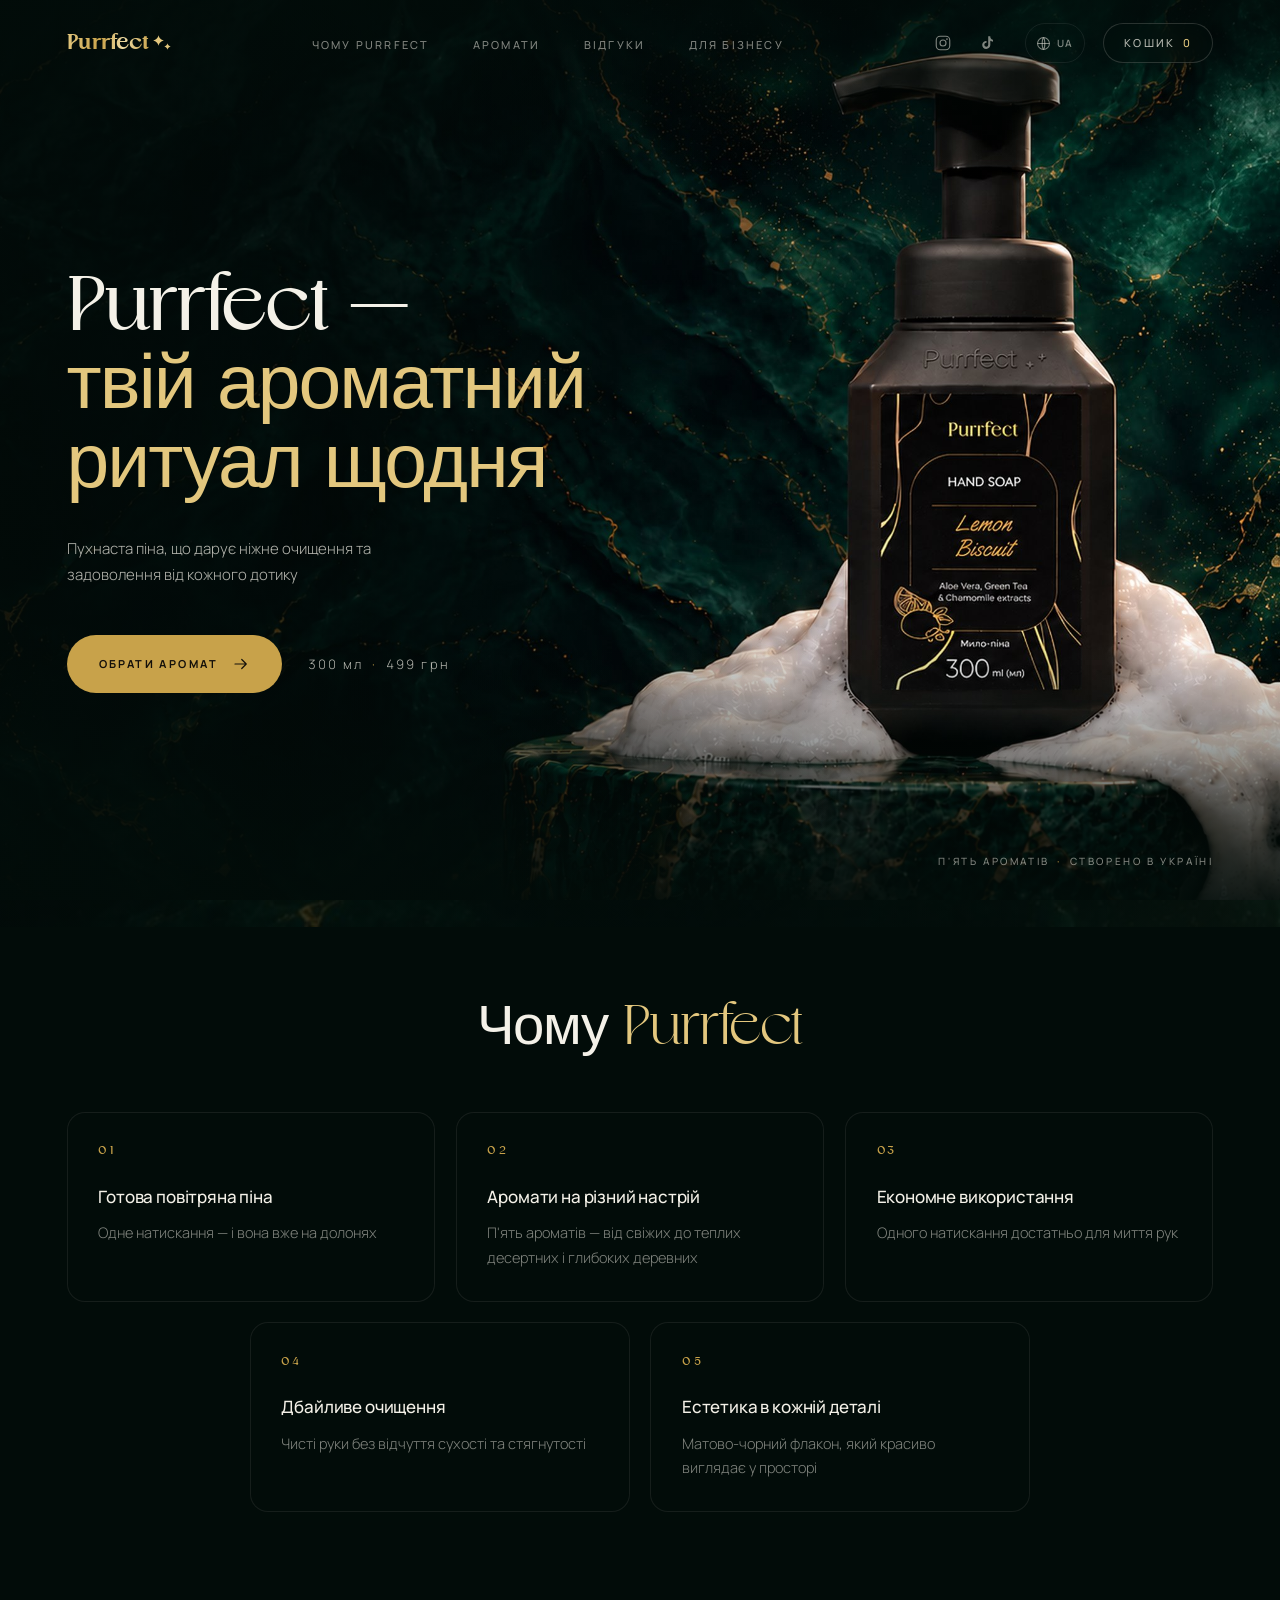
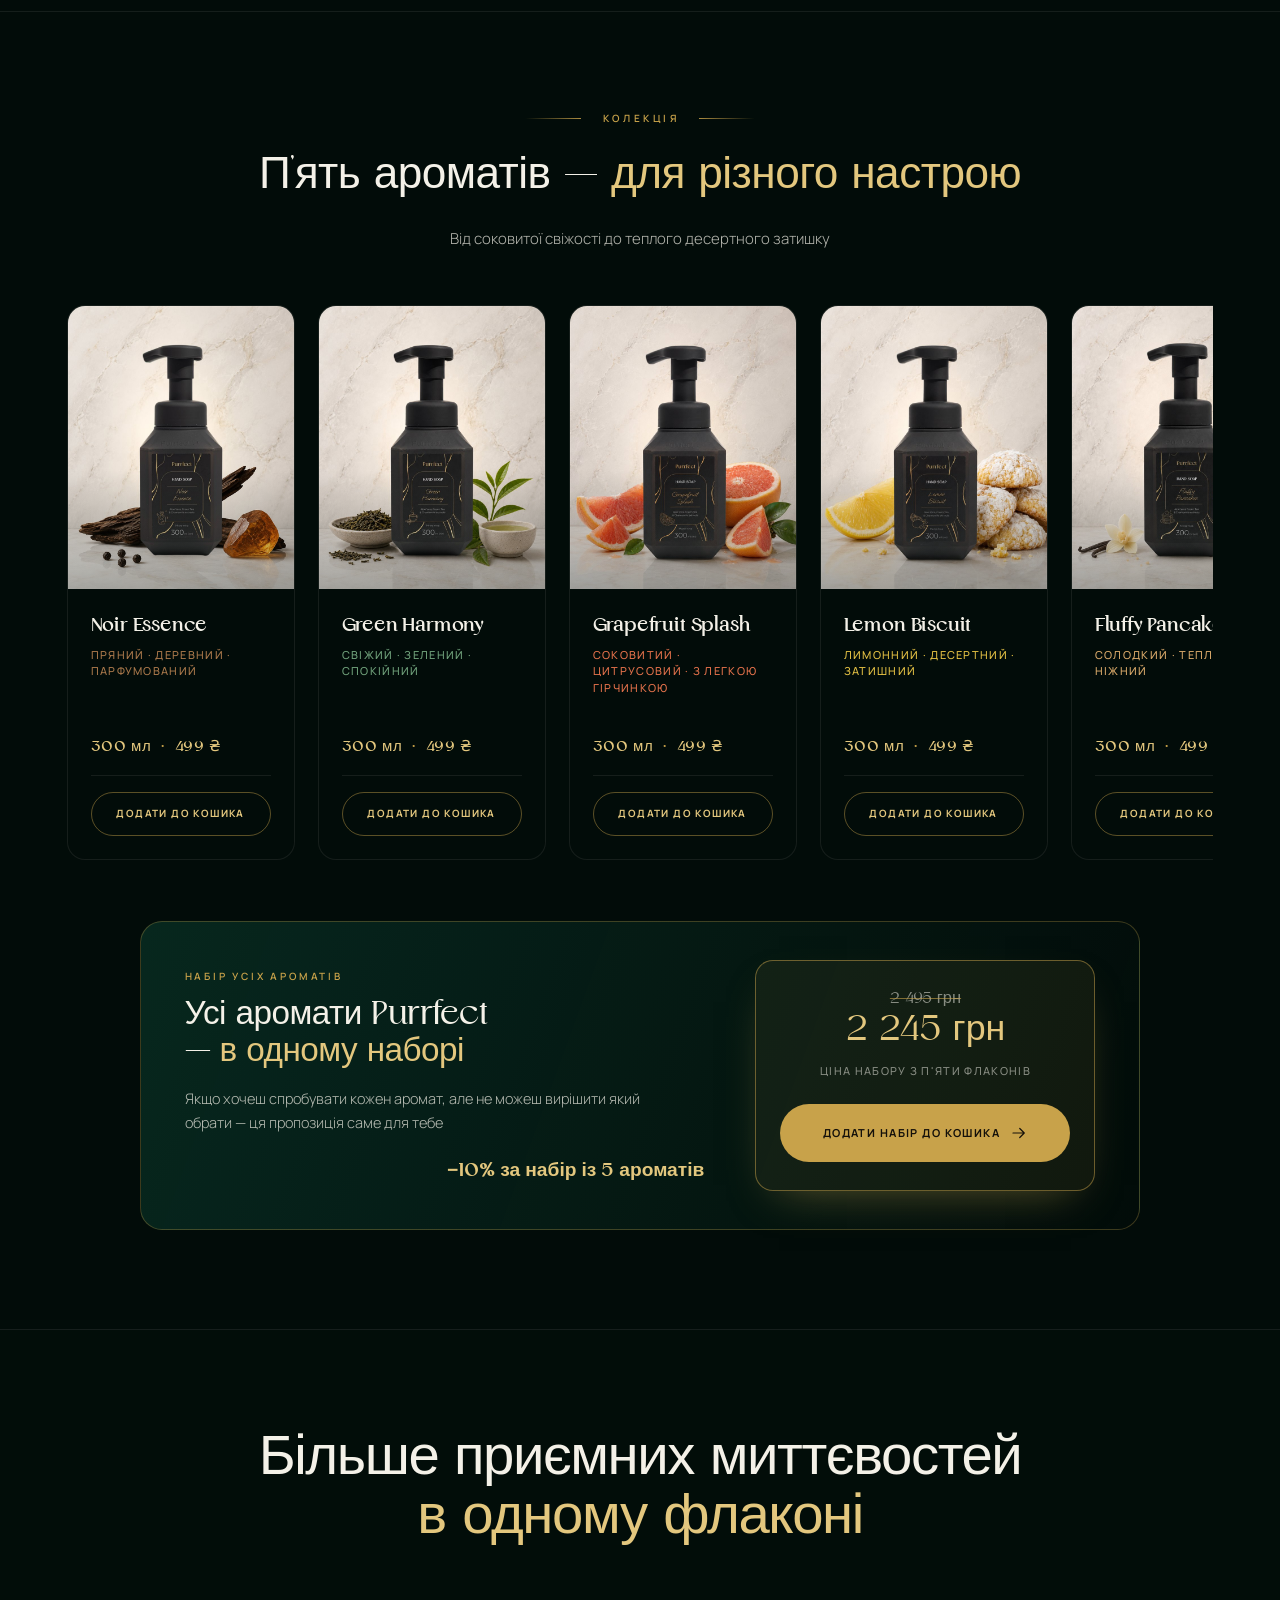
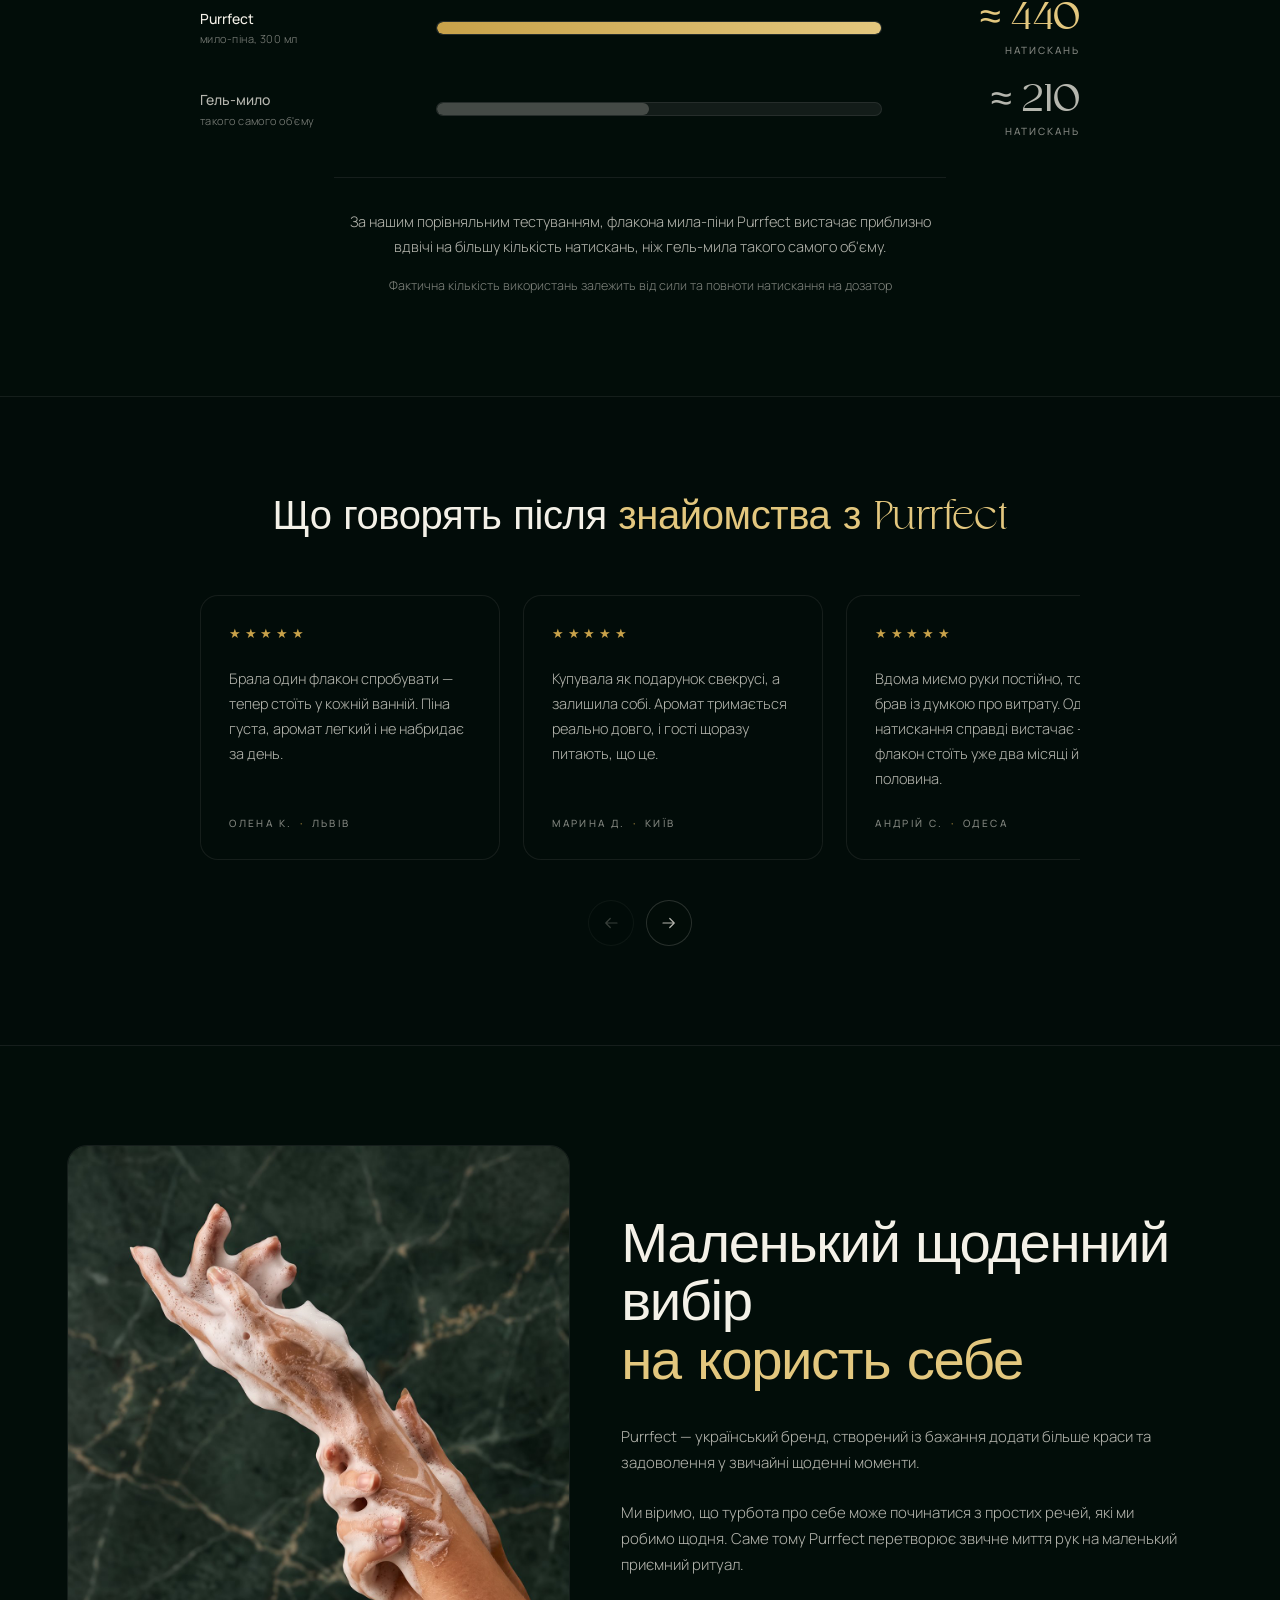
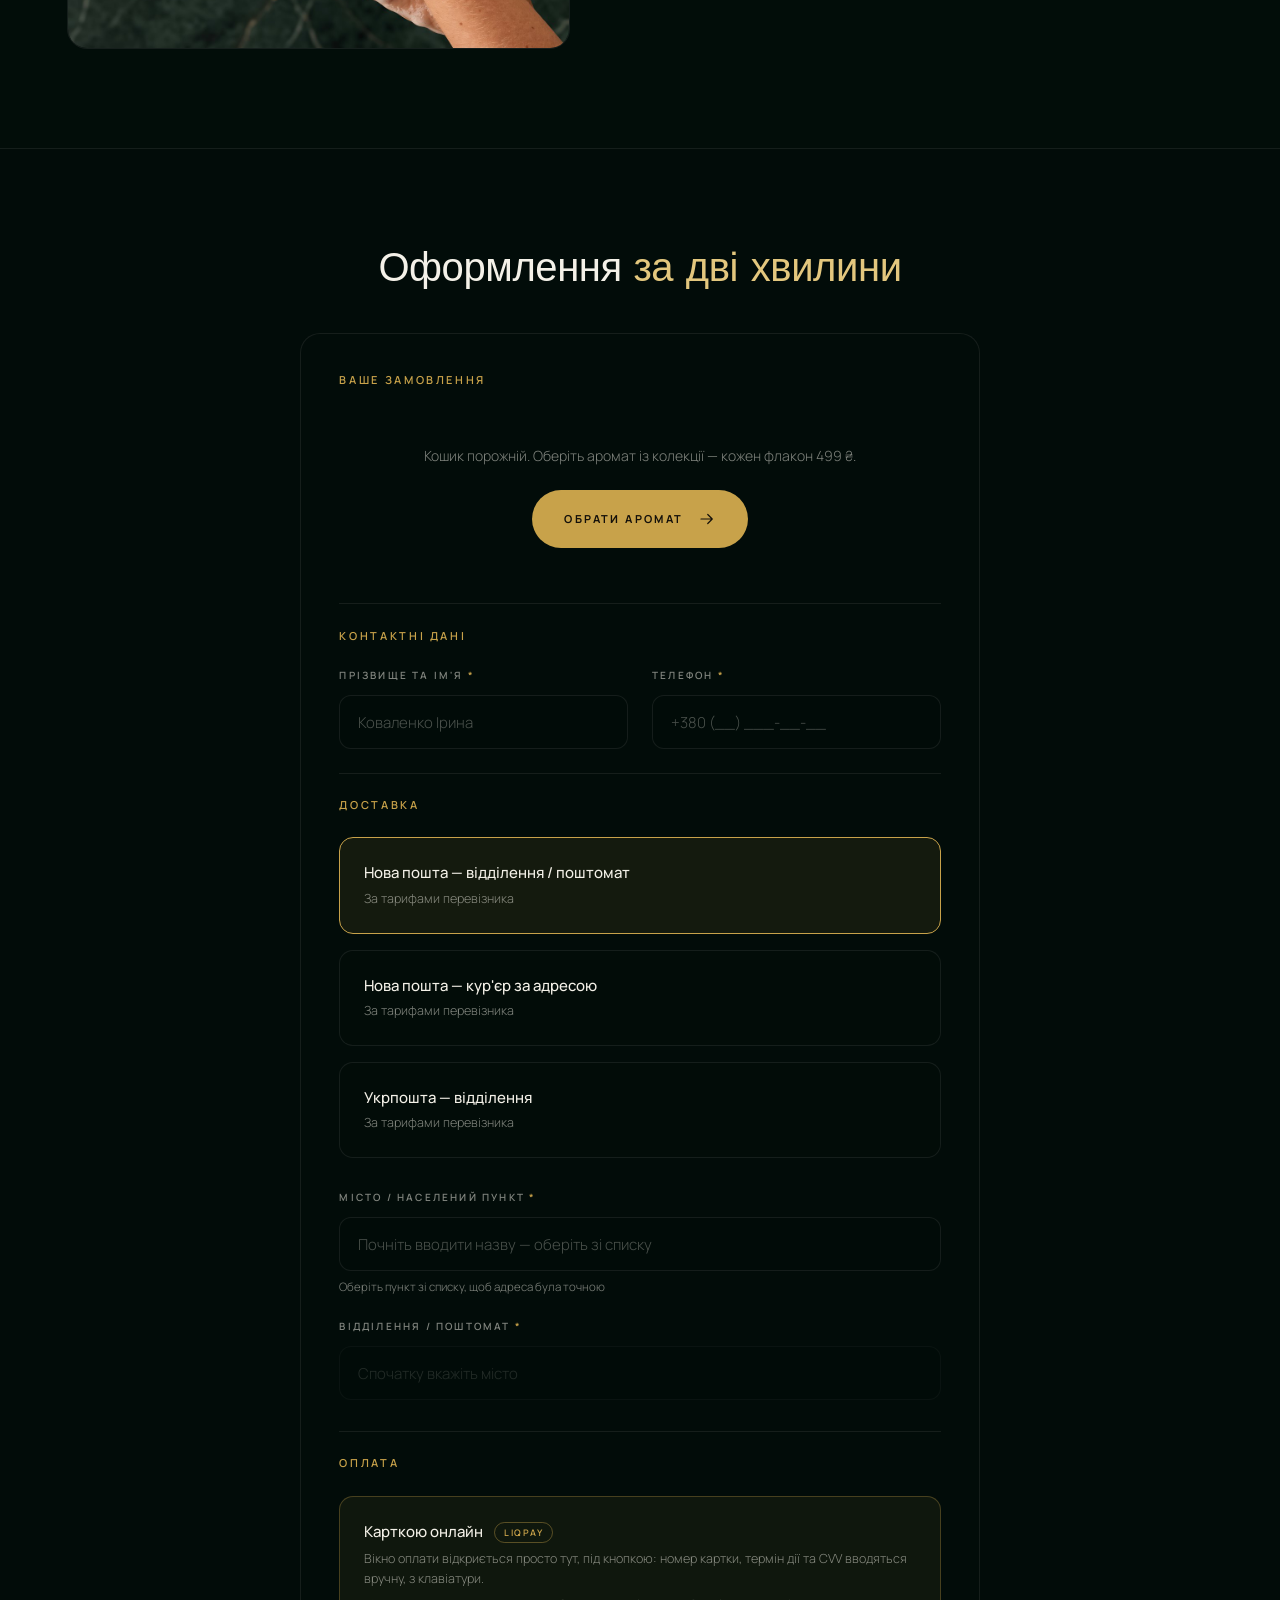
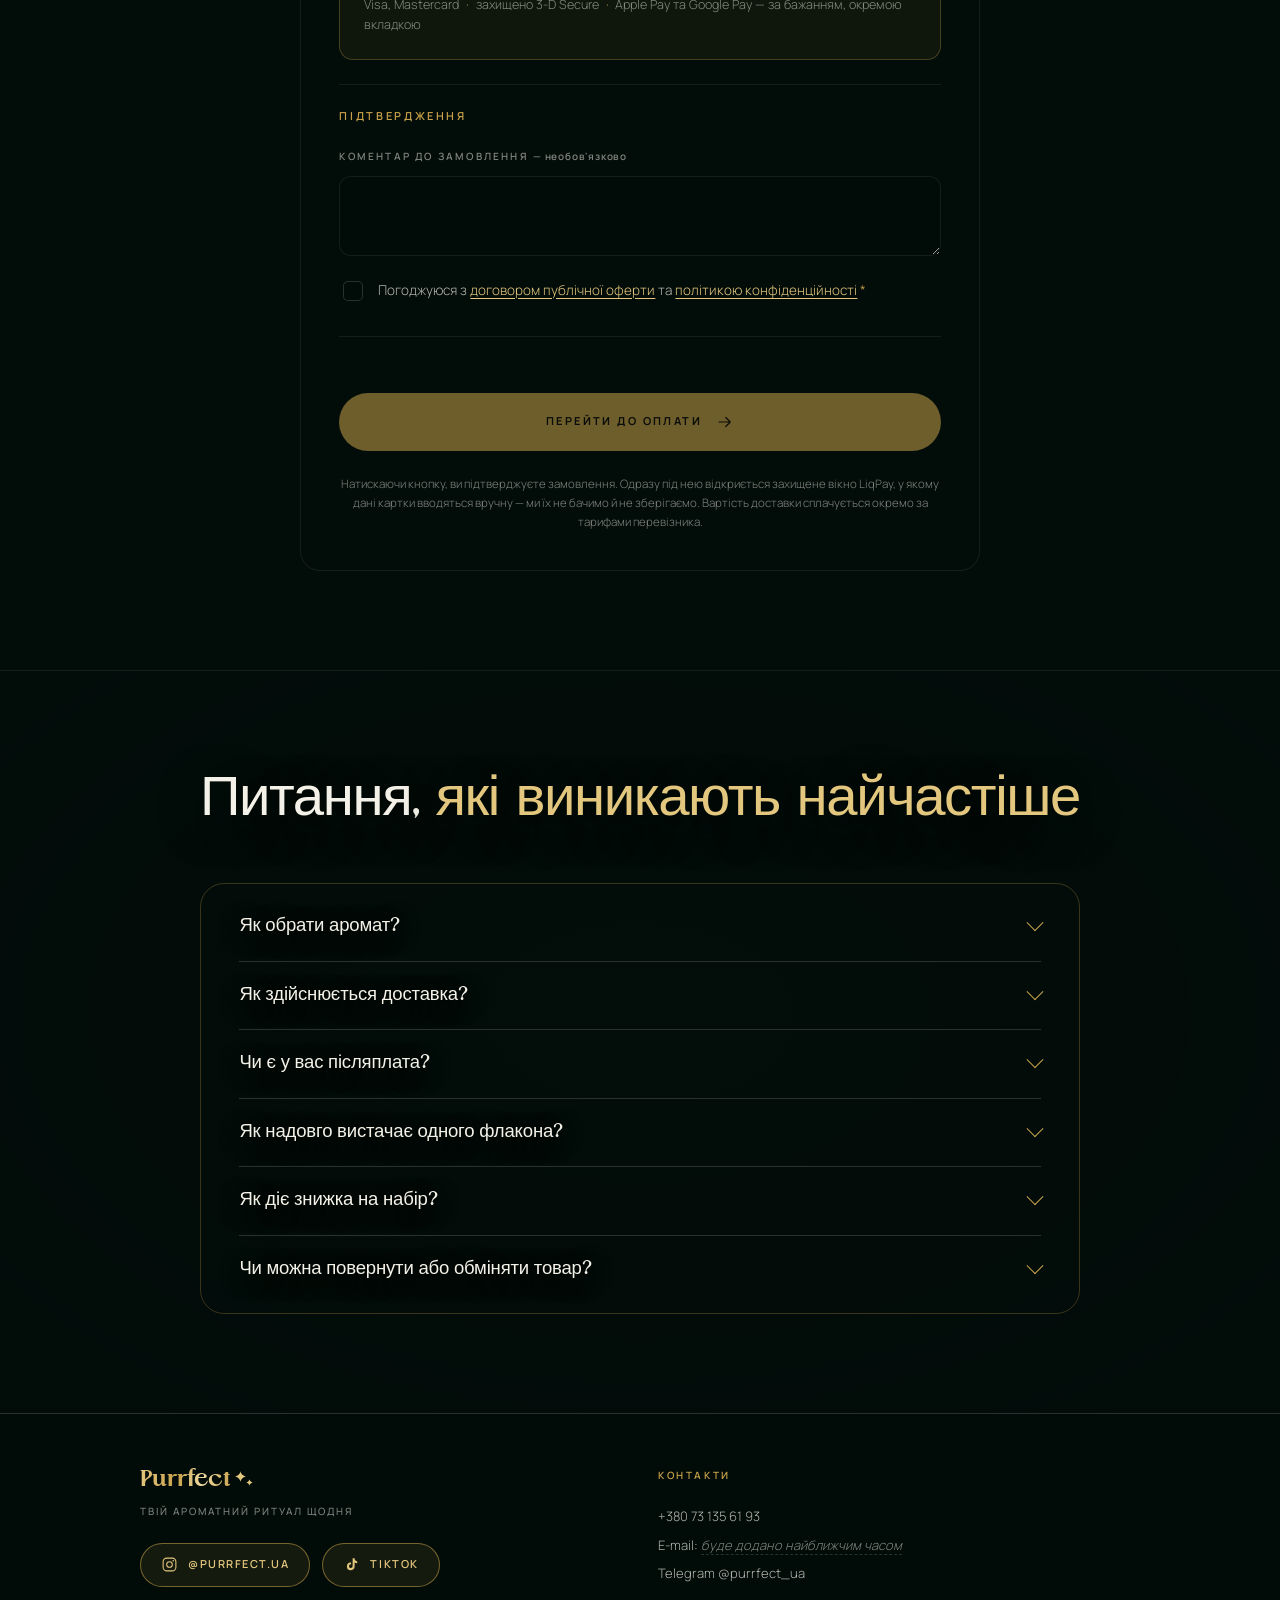
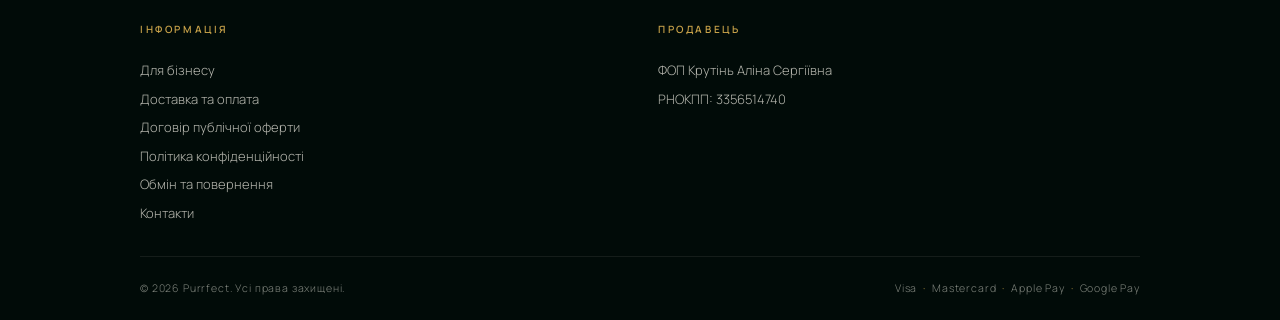
==== commit c7ec3e74: "Правки текстів і повний переклад динамічних елементів - Кнопки "Додати до кошика" / "У кошик" більше" ====
--- a/index.html
+++ b/index.html
@@ -202,7 +202,7 @@
     <div class="sec-head sec-head--center" data-reveal>
       <p class="sec-eyebrow">Колекція</p>
       <h2 class="h2 h2--single">П'ять ароматів — <em>для різного настрою</em></h2>
-      <p class="lead">Від соковитої свіжості до теплого десертного затишку.</p>
+      <p class="lead">Від соковитої свіжості до теплого десертного затишку</p>
     </div>
 
     <ul class="products" data-products></ul>
@@ -642,16 +642,19 @@
       </details>
 
       <details>
-        <summary>На скільки вистачає одного флакона?</summary>
-        <p>Флакон 300 мл — це приблизно 440 натискань. Фактична кількість
-        використань залежить від сили та повноти натискання на дозатор.</p>
+        <summary>Як надовго вистачає одного флакона?</summary>
+        <p>Одного флакона об'ємом 300 мл вистачає приблизно на 440 натискань.
+        Для миття рук зазвичай достатньо одного натискання, тому тривалість
+        використання залежить від того, як часто ви миєте руки. Фактична
+        кількість натискань може дещо відрізнятися залежно від способу
+        натискання на дозатор.</p>
       </details>
 
       <details>
-        <summary>Як працює знижка на набір?</summary>
-        <p>Знижка −10% вмикається в кошику сама, щойно в замовленні є по одному
-        флакону кожного з п'яти різних ароматів. Промокод вводити не потрібно.
-        Додати весь набір одразу можна однією кнопкою в блоці вище.</p>
+        <summary>Як діє знижка на набір?</summary>
+        <p>Знижка 10% застосовується в кошику автоматично, коли ви додаєте всі
+        п'ять ароматів — по одному флакону кожного. Промокод вводити не потрібно.
+        Додати весь набір до кошика можна однією кнопкою в блоці вище.</p>
       </details>
 
       <details>
--- a/styles.css
+++ b/styles.css
@@ -995,10 +995,14 @@
 .bundle__badge {
   font-family: var(--font-brand);
   font-weight: 700;
-  font-size: clamp(1.15rem, 2vw, 1.6rem);
+  font-size: clamp(1rem, 1.5vw, 1.3rem);
   line-height: 1.2;
   color: var(--gold-soft);
   margin-top: var(--space-4);
+  /* Та сама ширина, що й абзац вище, плюс вирівнювання праворуч — так
+     напис стає під кінцем тексту, а не під його початком. */
+  max-width: 54ch;
+  text-align: right;
 }
 
 .bundle__offer {
@@ -2822,6 +2826,8 @@
   /* на вузькому екрані банер набору складається в стовпчик */
   .bundle { grid-template-columns: minmax(0, 1fr); text-align: center; }
   .bundle__text { max-width: 46ch; margin-inline: auto; }
+  /* у стовпчик усе по центру, тож зсув праворуч тут недоречний */
+  .bundle__badge { max-width: 46ch; margin-inline: auto; text-align: center; }
 
   .sticky-buy { display: flex; }
   /* місце під липку панель тримаємо лише тоді, коли вона справді видима */
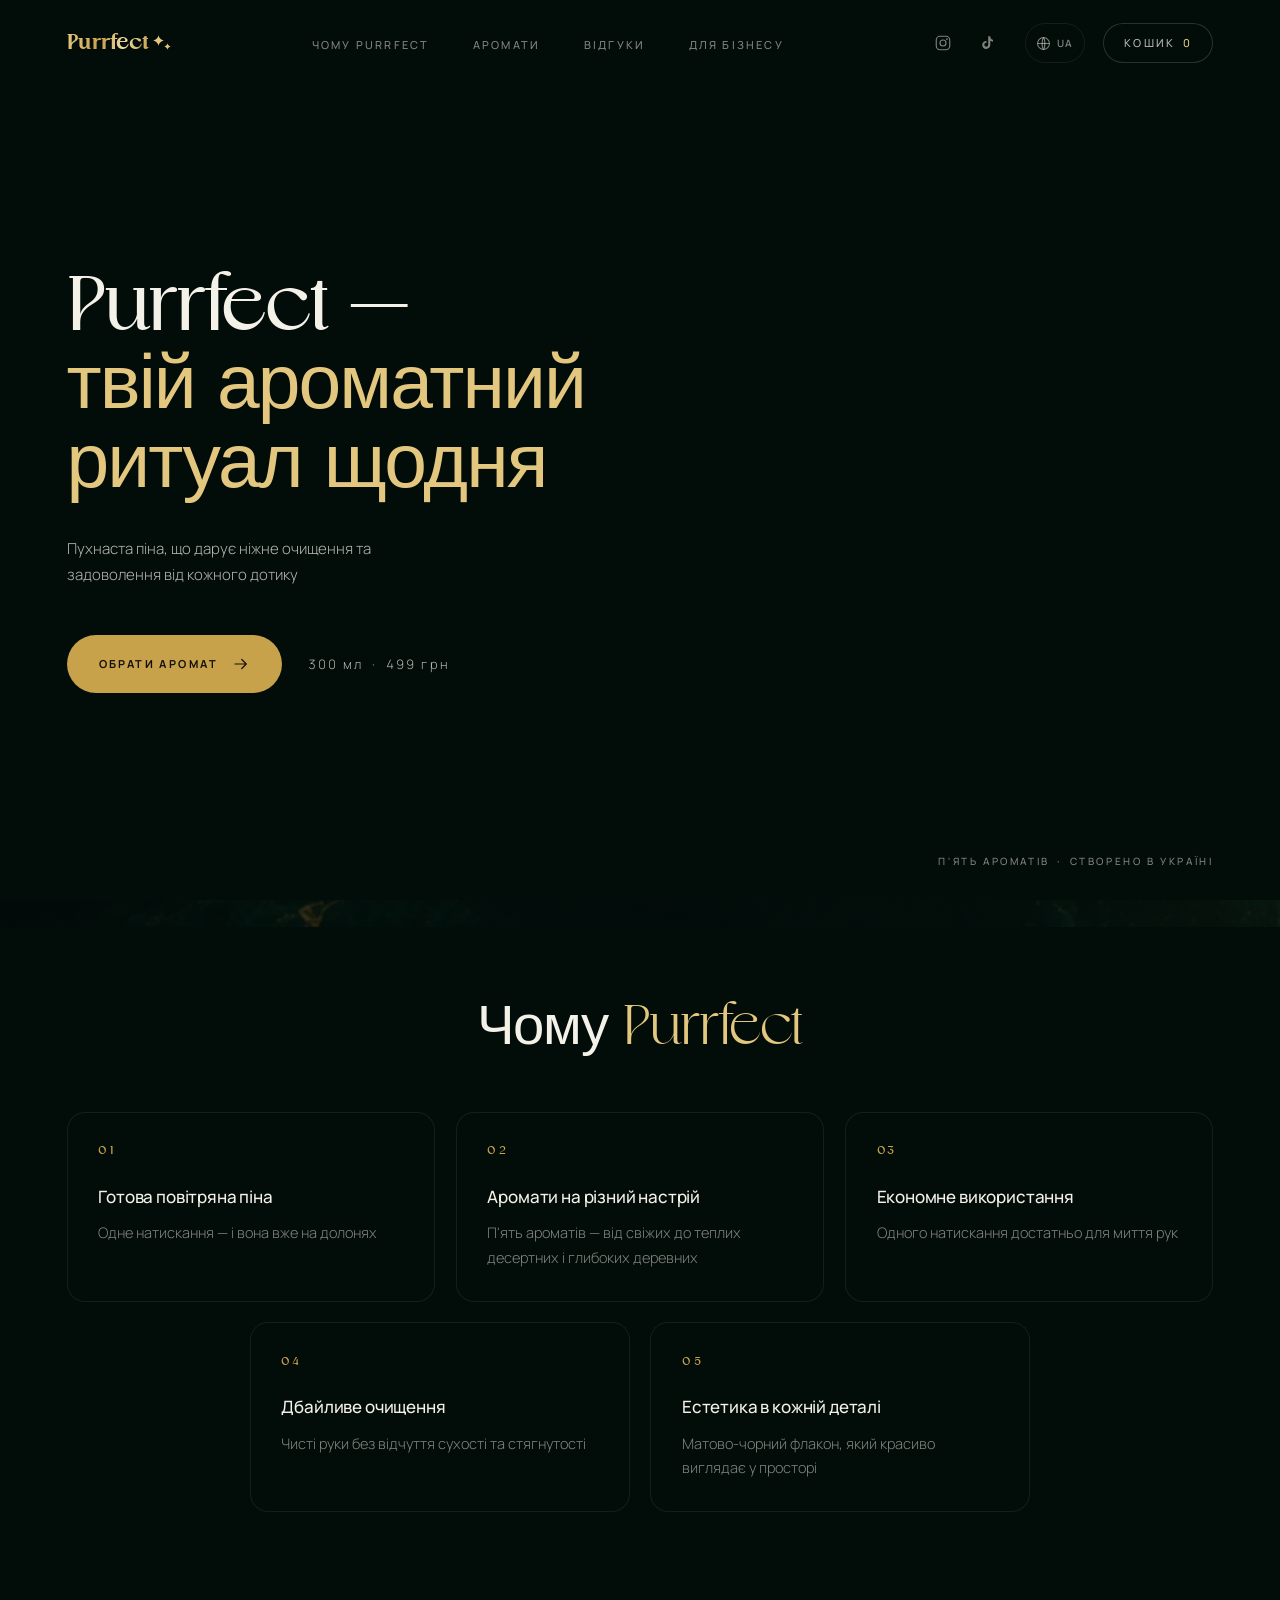
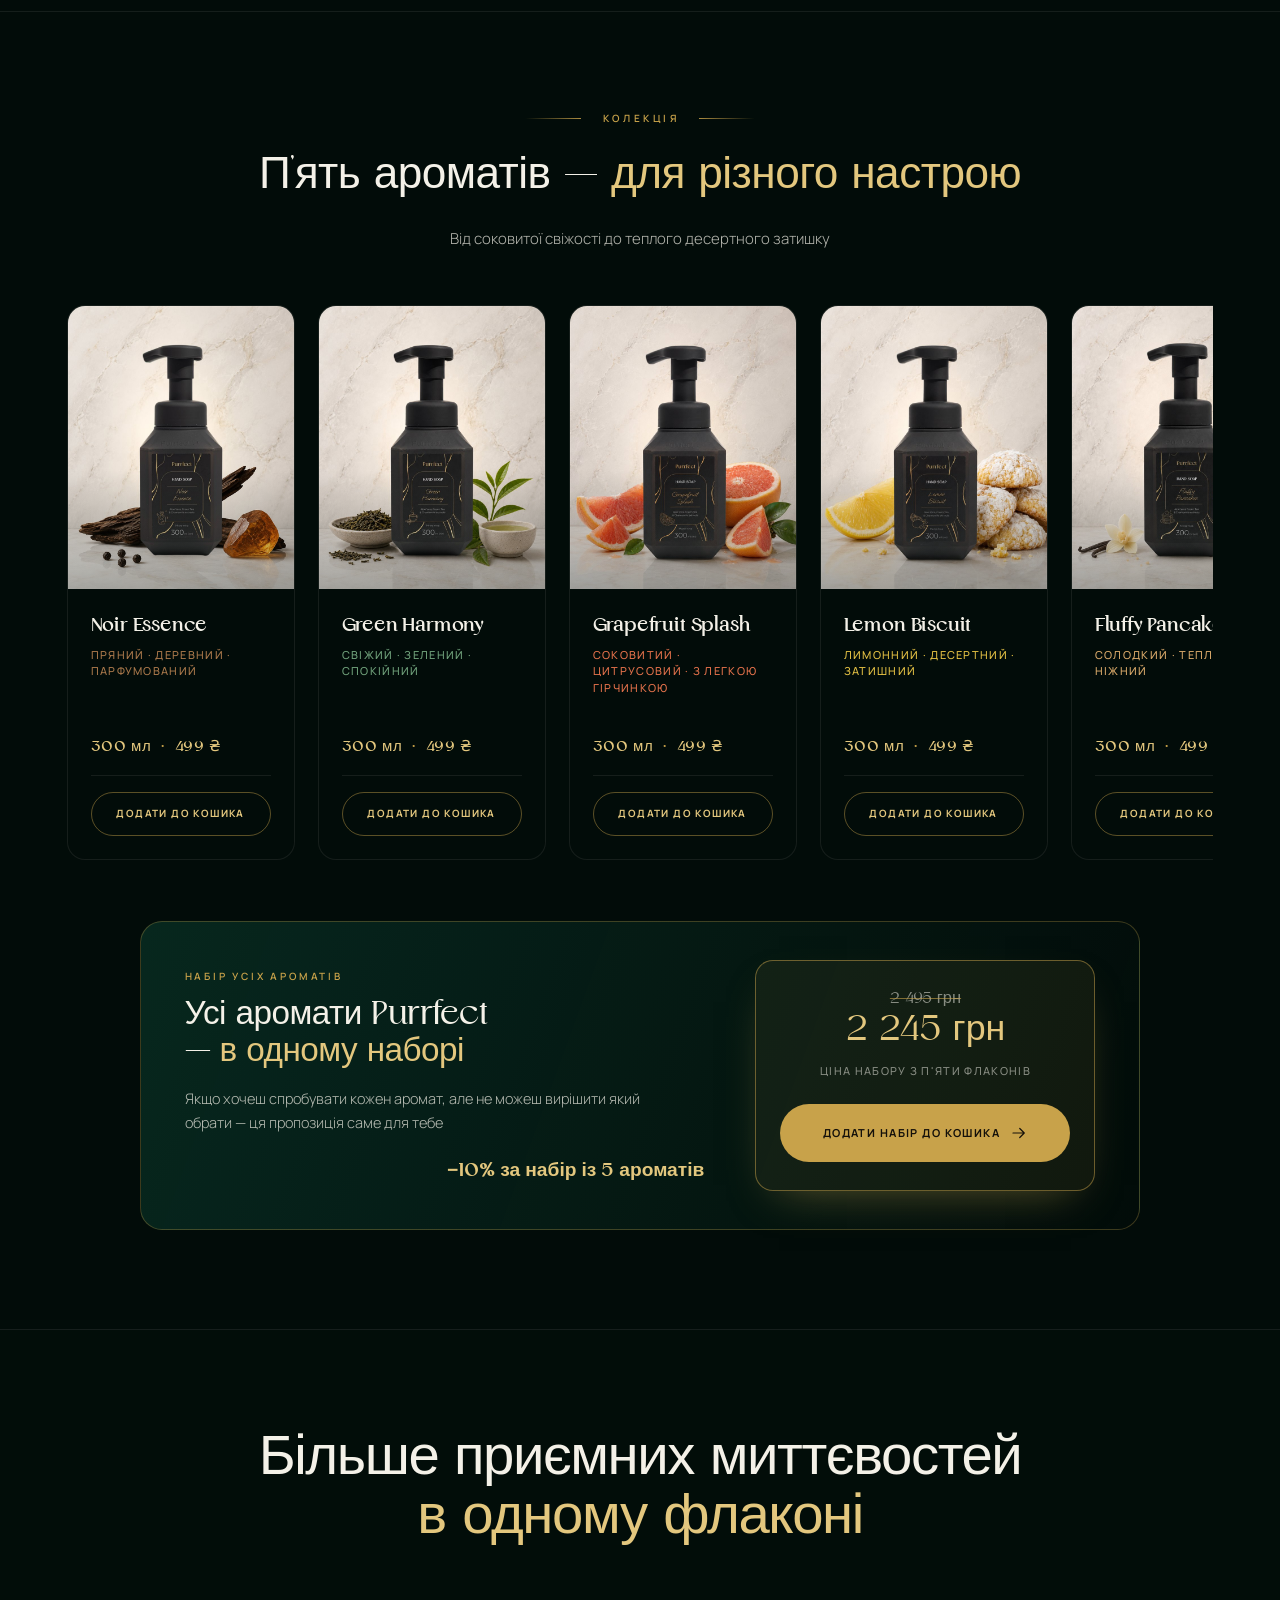
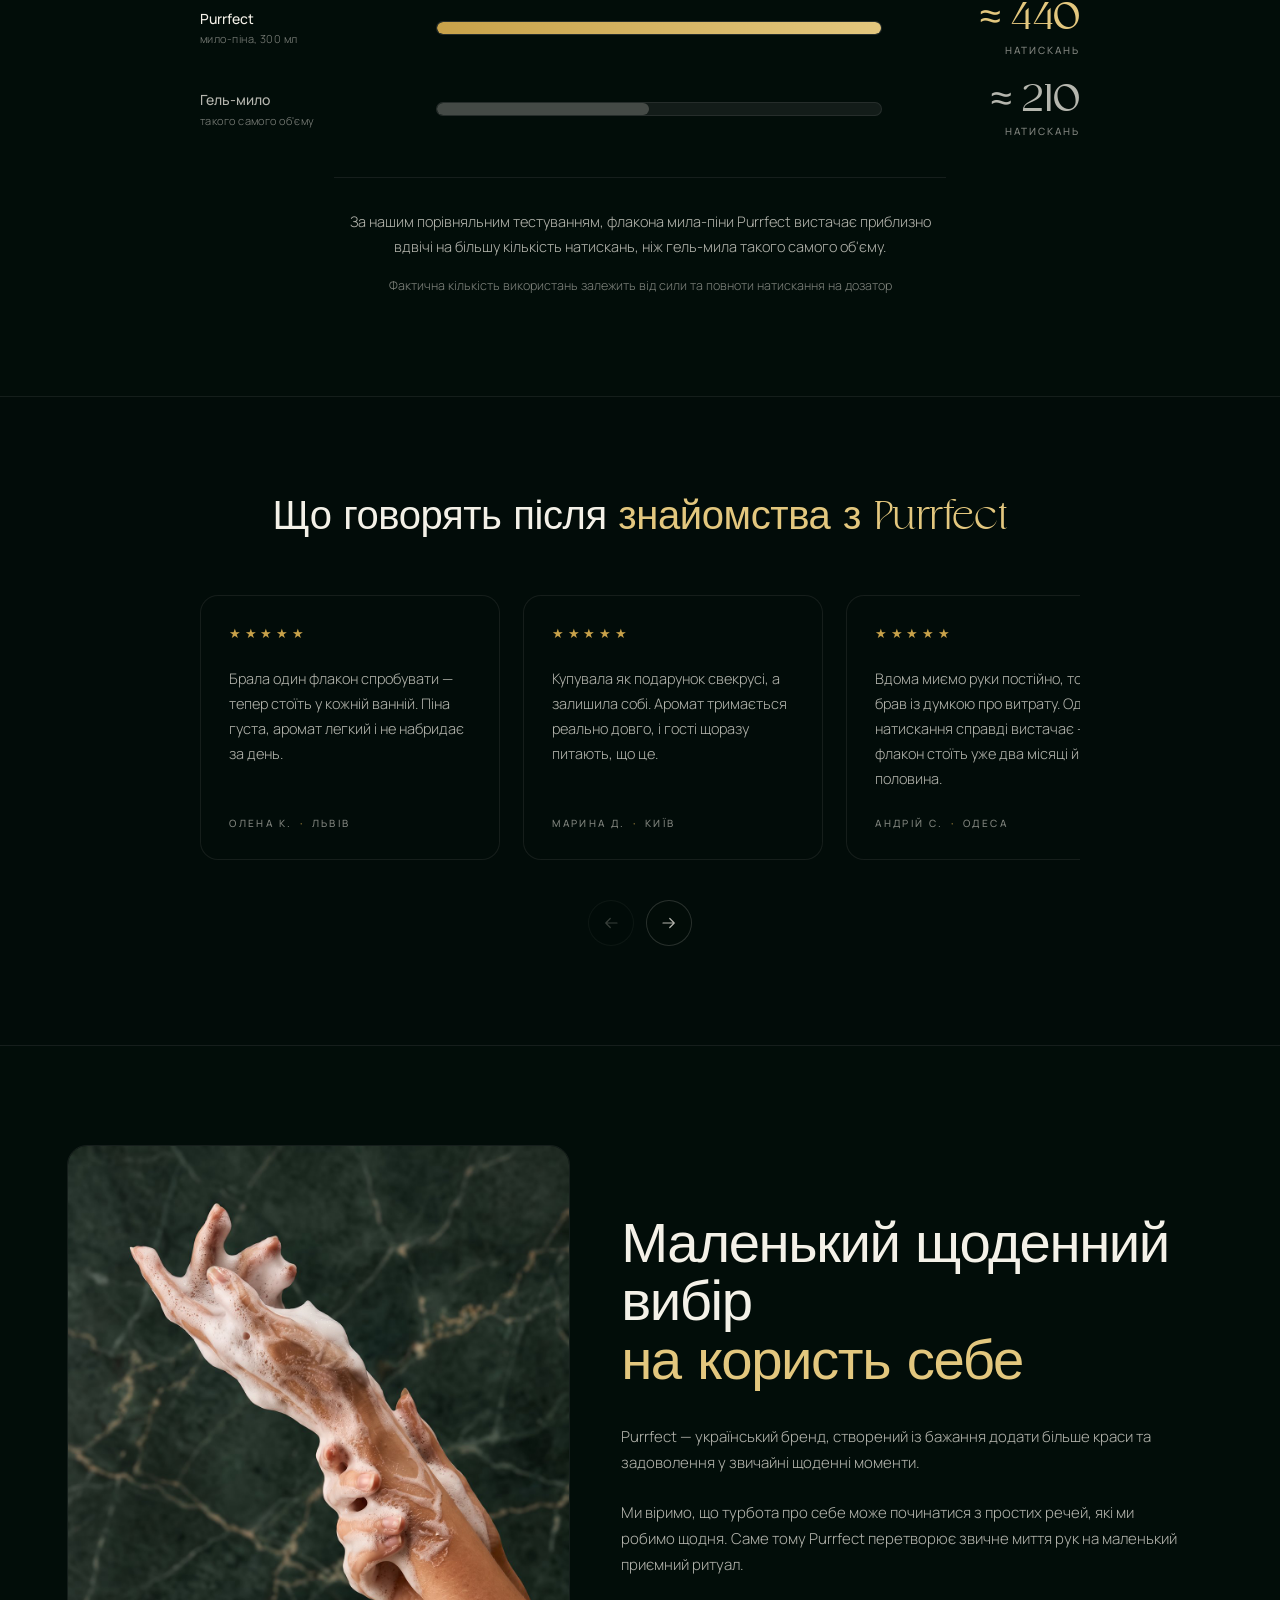
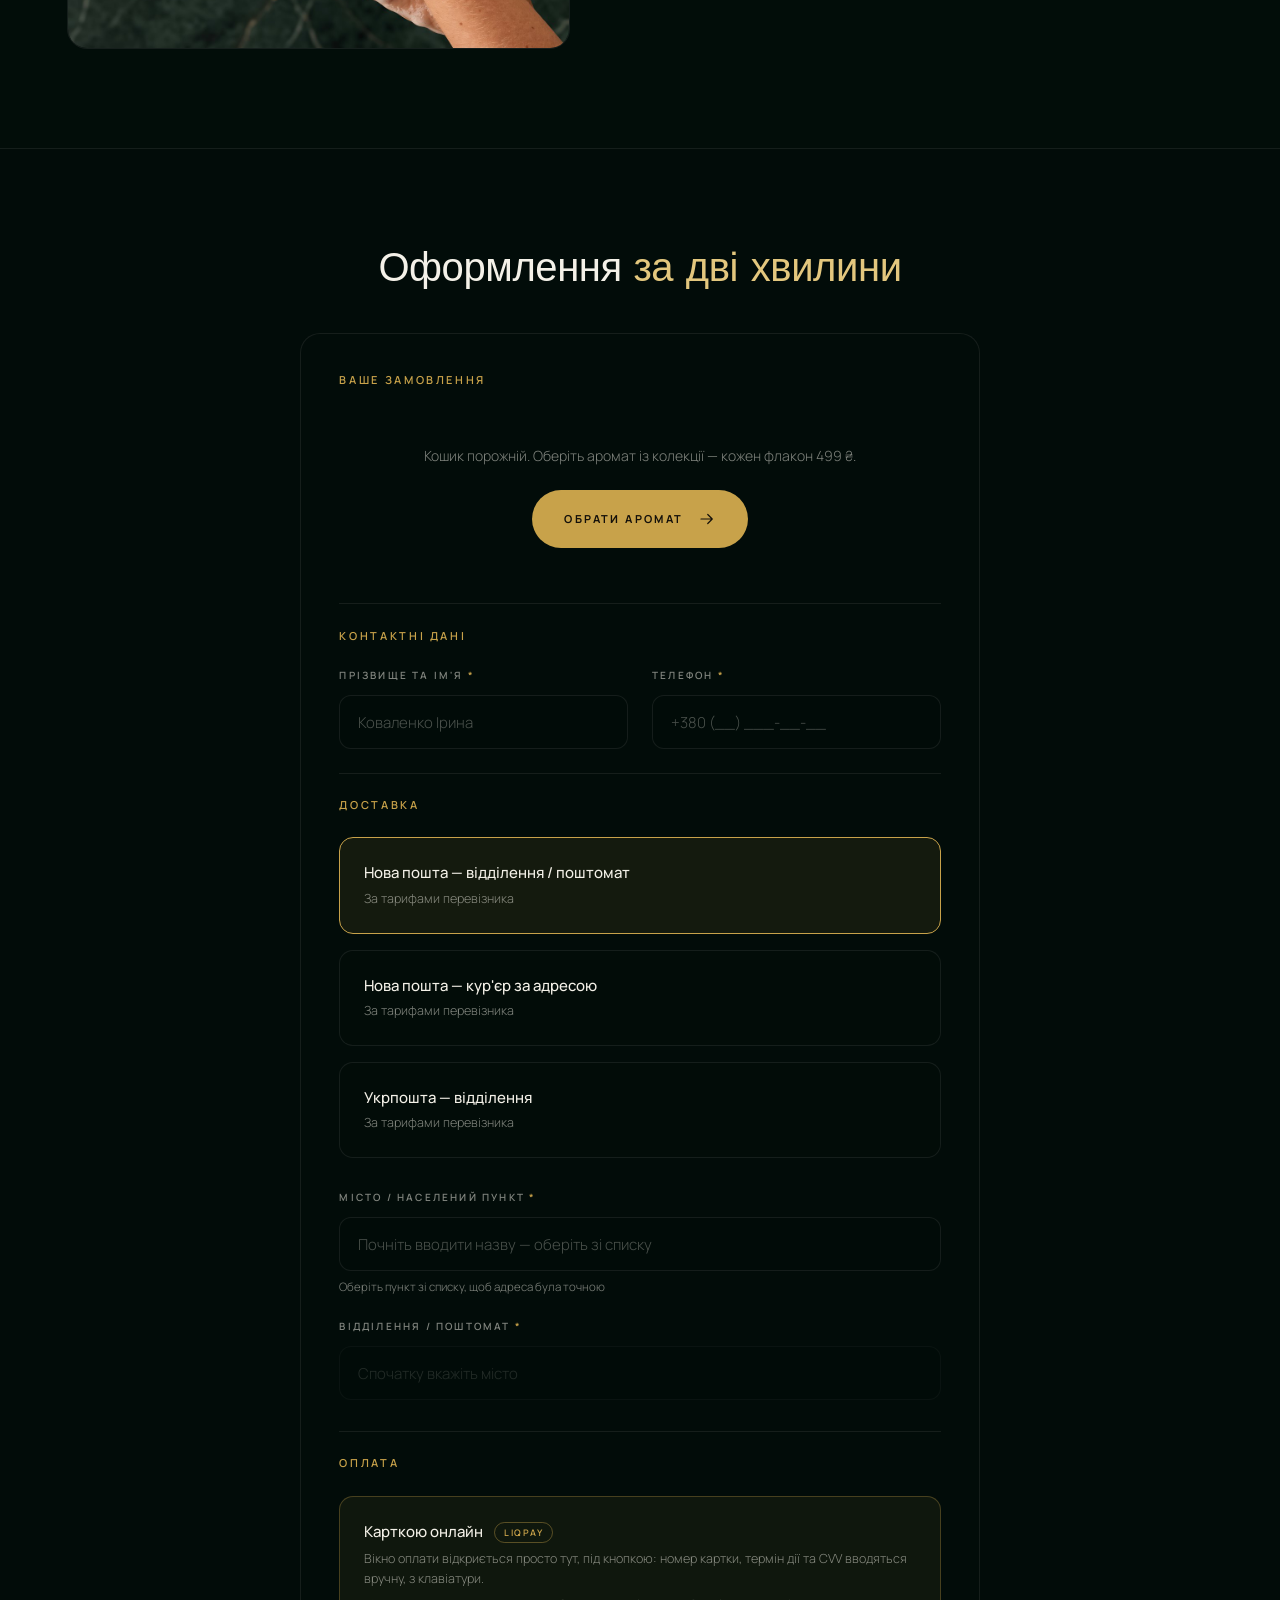
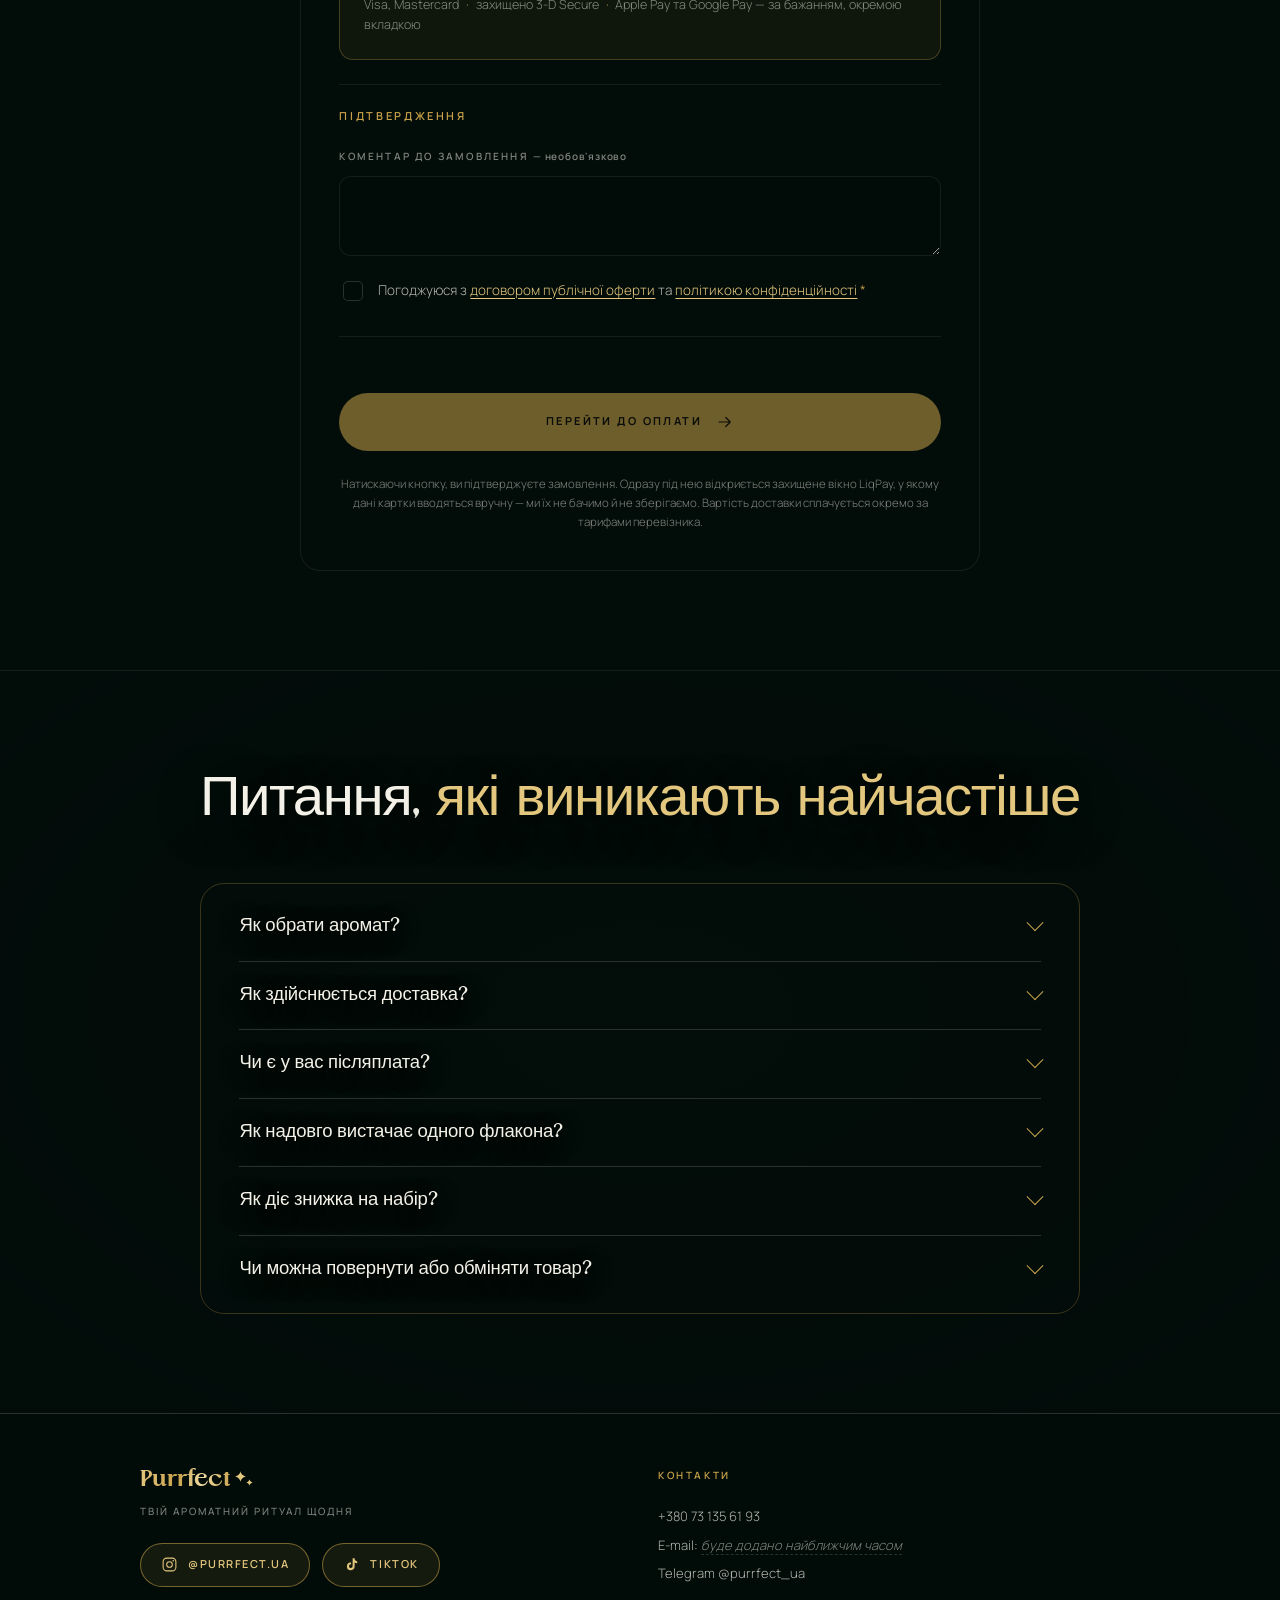
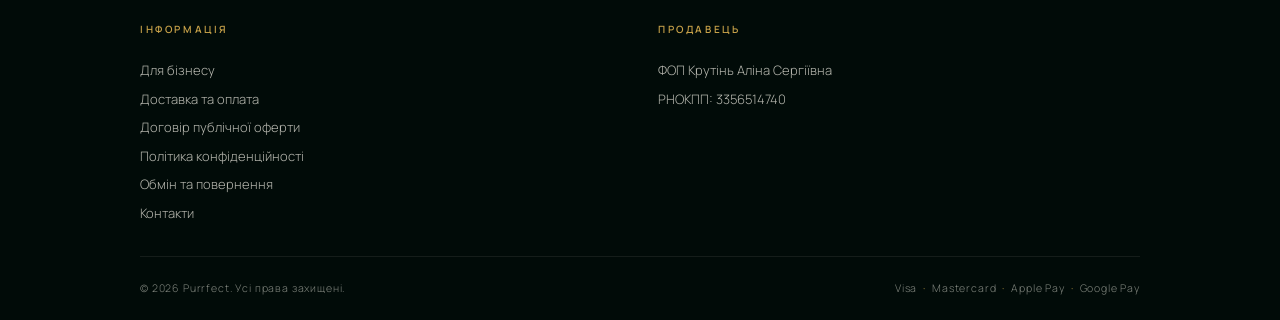
==== commit faa00c71: "Повні адреси в метатегах під домен purrfect.com.ua og:image був відносним шляхом - Facebook, Viber і" ====
--- a/index.html
+++ b/index.html
@@ -8,10 +8,16 @@
 <meta name="theme-color" content="#04120E">
 <script>document.documentElement.classList.replace("no-js","js");</script>
 
+<!-- Адреси тут мають бути повні, з доменом: Facebook, Viber і LinkedIn
+     не розкривають відносний шлях і просто не показують картинку.
+     Шлях без .html — у vercel.json увімкнено cleanUrls. -->
+<link rel="canonical" href="https://purrfect.com.ua/">
 <meta property="og:type" content="website">
+<meta property="og:url" content="https://purrfect.com.ua/">
+<meta property="og:site_name" content="Purrfect">
 <meta property="og:title" content="Purrfect — твій ароматний ритуал щодня">
 <meta property="og:description" content="Мило-піна для рук. П'ять ароматів, 300 мл — 499 ₴.">
-<meta property="og:image" content="image/hero-lemon.jpg">
+<meta property="og:image" content="https://purrfect.com.ua/image/hero-lemon.jpg">
 <meta property="og:locale" content="uk_UA">
 
 <link rel="preload" href="image/bg-marble.jpg" as="image">
--- a/styles.css
+++ b/styles.css
@@ -187,8 +187,6 @@
   background: var(--ink-2) url("image/bg-marble.jpg") center / cover no-repeat;
   /* запас по краях замість колишнього inset: -4% */
   transform: scale(1.06);
-  animation: sceneDrift 90s ease-in-out infinite alternate;
-  will-change: transform;
 }
 /* Скрим: гасить яскраву смугу мармуру, щоб текст лишався читабельним */
 .bg-scene::before {
@@ -199,26 +197,19 @@
     radial-gradient(120% 90% at 50% 38%, rgba(2, 12, 9, .28) 0%, rgba(2, 12, 9, .74) 100%),
     linear-gradient(180deg, rgba(2, 12, 9, .5), rgba(2, 12, 9, .42));
 }
-/* Відблиск, що повільно мандрує по каменю */
+/* Нерухомий відблиск на камені.
+
+   Раніше тло жило двома анімаціями: sceneDrift повільно наїжджав на
+   мармур, а sceneGlow возив оцей відблиск по екрану (28% вправо, 16%
+   вниз за 52 секунди). На десктопі це читалося як пляма, що сама
+   собою повзе по сторінці, — тло має бути декорацією, а не рухом,
+   який відволікає від тексту. Обидві анімації прибрані зовсім, тож
+   фон однаково статичний скрізь. */
 .bg-scene::after {
   content: "";
   position: absolute;
   inset: 0;
   background: radial-gradient(38% 46% at 20% 16%, rgba(120, 210, 170, .17), transparent 70%);
-  animation: sceneGlow 52s ease-in-out infinite alternate;
-  will-change: transform, opacity;
-}
-@keyframes sceneDrift {
-  0%   { transform: scale(1.06) translate3d(0, 0, 0); }
-  100% { transform: scale(1.13) translate3d(-1.5%, 1%, 0); }
-}
-@keyframes sceneGlow {
-  0%   { transform: translate3d(0, 0, 0); opacity: .5; }
-  100% { transform: translate3d(28%, 16%, 0); opacity: 1; }
-}
-@media (prefers-reduced-motion: reduce) {
-  .bg-scene,
-  .bg-scene::after { animation: none; }
 }
 
 .wrap {
@@ -482,10 +473,16 @@
   padding-top: clamp(80px, 12vh, 140px);
 }
 
+/* Російське гасло «твой ежедневный / ароматный ритуал» довше за
+   українське: при однаковому кеглі обидва рядки ламалися навпіл і
+   заголовок ставав п'ятирядковим замість трьох. Множник прибирає це
+   одразу на всіх ширинах — ним помножені всі три розміри нижче. */
+html[lang="ru"] { --hero-title-scale: .86; }
+
 .hero__title {
   font-family: var(--font-brand);
   font-weight: 300;
-  font-size: clamp(2.7rem, 6vw, 5.4rem);
+  font-size: calc(clamp(2.7rem, 6vw, 5.4rem) * var(--hero-title-scale, 1));
   line-height: 1.02;
   letter-spacing: -.025em;
   margin: 0 0 var(--space-5);
@@ -2731,18 +2728,6 @@
    Жодна з цих правок не змінює вигляд сторінки — лише ціну кадру.
    ============================================================ */
 @media (max-width: 1100px) {
-  /* 1. Тло сцени — фіксований шар на весь екран, який безперервно
-        масштабується (sceneDrift) і по якому мандрує відблиск
-        (sceneGlow). Поки анімація жива, шар треба перемальовувати,
-        і кожен кадр прокрутки стає в чергу за нею. Фон лишається
-        тим самим, просто нерухомим: за 90 секунд повільного наїзду
-        на телефоні рух однаково ніхто не встигає помітити. */
-  .bg-scene,
-  .bg-scene::after {
-    animation: none;
-    will-change: auto;
-  }
-
   /* Тло помітно світліше, ніж на десктопі: на малому екрані мармуру
      видно менше, і та сама затемнювальна пелена «з'їдала» і колір,
      і золоті прожилки. Перший екран це не зачіпає — у нього власне
@@ -2868,7 +2853,7 @@
     padding-bottom: var(--space-4);
   }
 
-  .hero__title { font-size: clamp(2.2rem, 10.5vw, 3.2rem); margin-bottom: var(--space-4); }
+  .hero__title { font-size: calc(clamp(2.2rem, 10.5vw, 3.2rem) * var(--hero-title-scale, 1)); margin-bottom: var(--space-4); }
   .hero__lead {
     font-size: 15px;
     line-height: 1.65;
@@ -2940,7 +2925,7 @@
 /* ---------- Ландшафт на телефоні ---------- */
 @media (max-height: 520px) and (orientation: landscape) {
   .hero__copy { padding-top: 76px; }
-  .hero__title { font-size: clamp(2rem, 5.2vw, 3rem); }
+  .hero__title { font-size: calc(clamp(2rem, 5.2vw, 3rem) * var(--hero-title-scale, 1)); }
   .hero__lead { margin-bottom: var(--space-4); }
 }
 
@@ -3018,14 +3003,6 @@
    ширини. Саме те, що тут потрібно.
    ============================================================ */
 @media (hover: none) {
-  /* Фон нерухомий. Анімація на весь екран — найдорожче, що є на
-     сторінці, і саме вона створювала ефект «фон пливе». */
-  .bg-scene,
-  .bg-scene::after {
-    animation: none;
-    will-change: auto;
-  }
-
   /* Розмиття тла перераховується на кожному кадрі прокрутки.
      На iOS воно ще й малює видимі смуги на межі шапки. */
   .topbar.is-stuck,
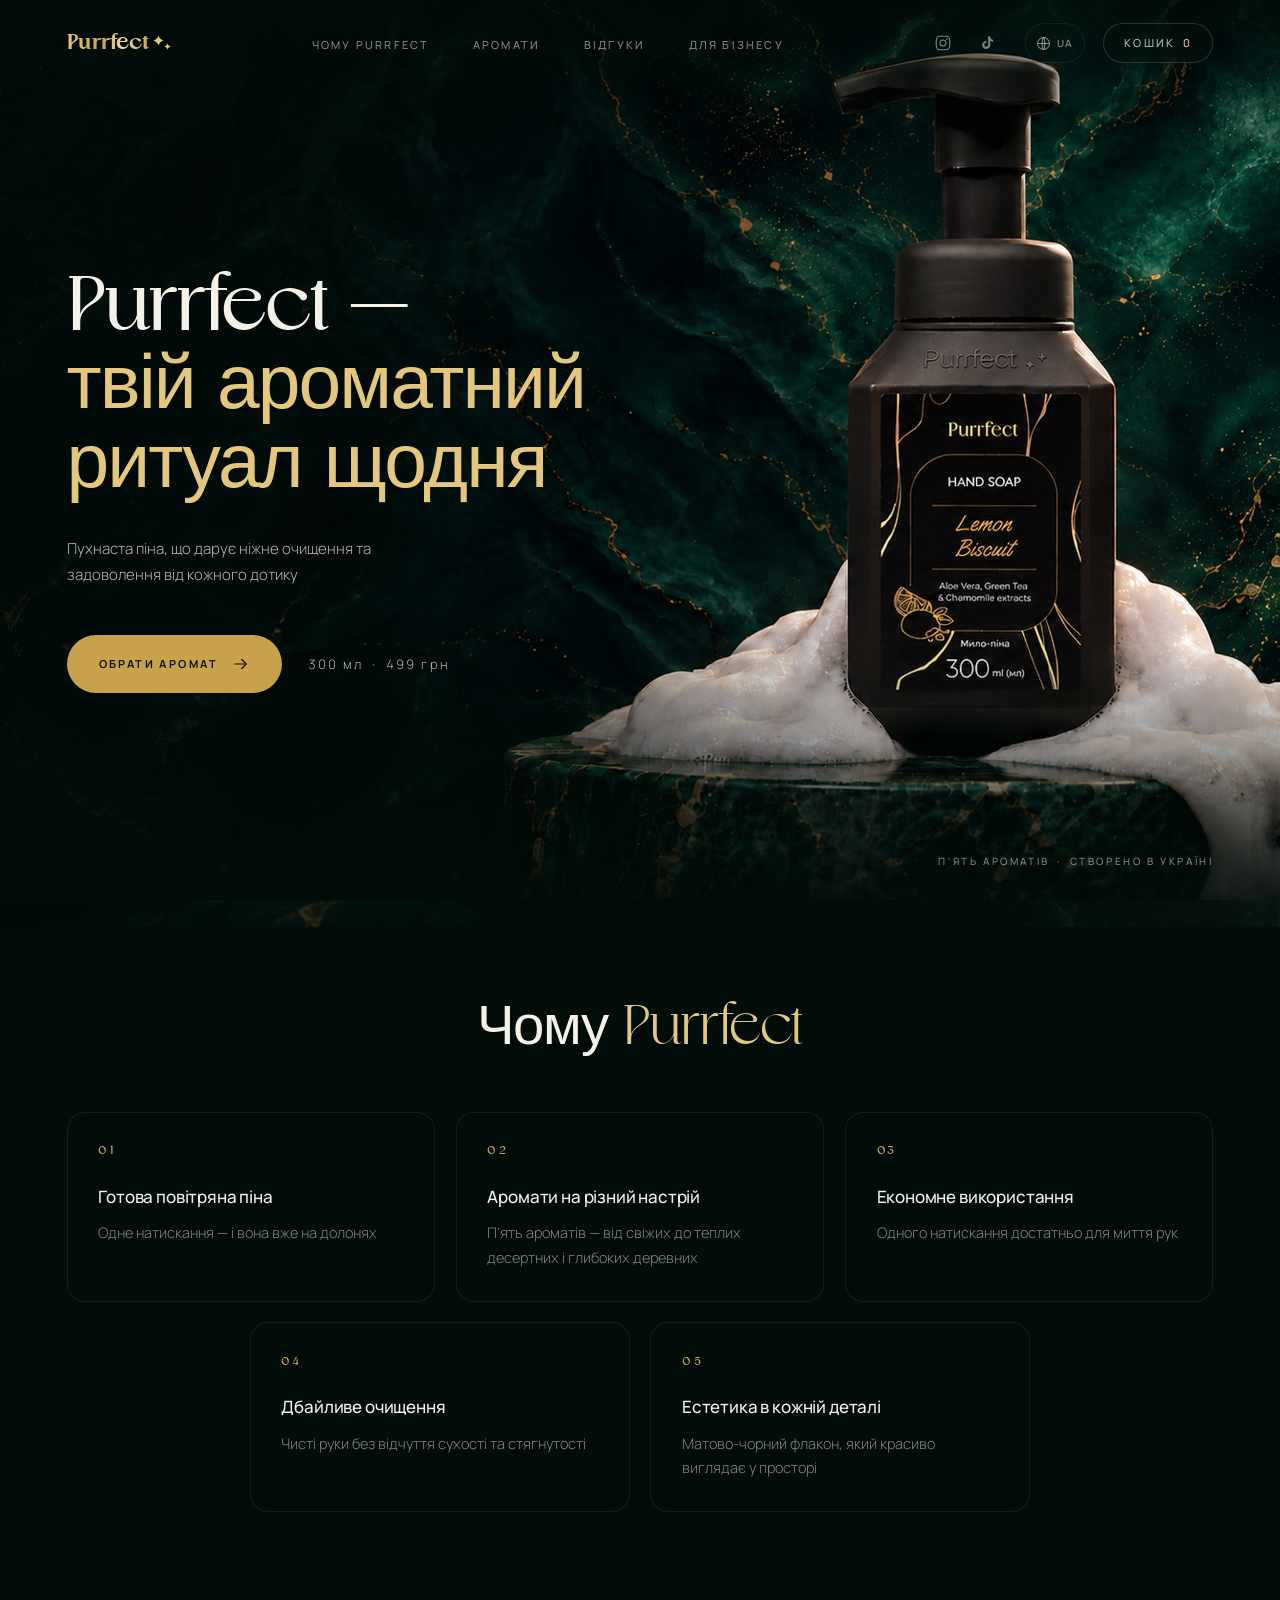
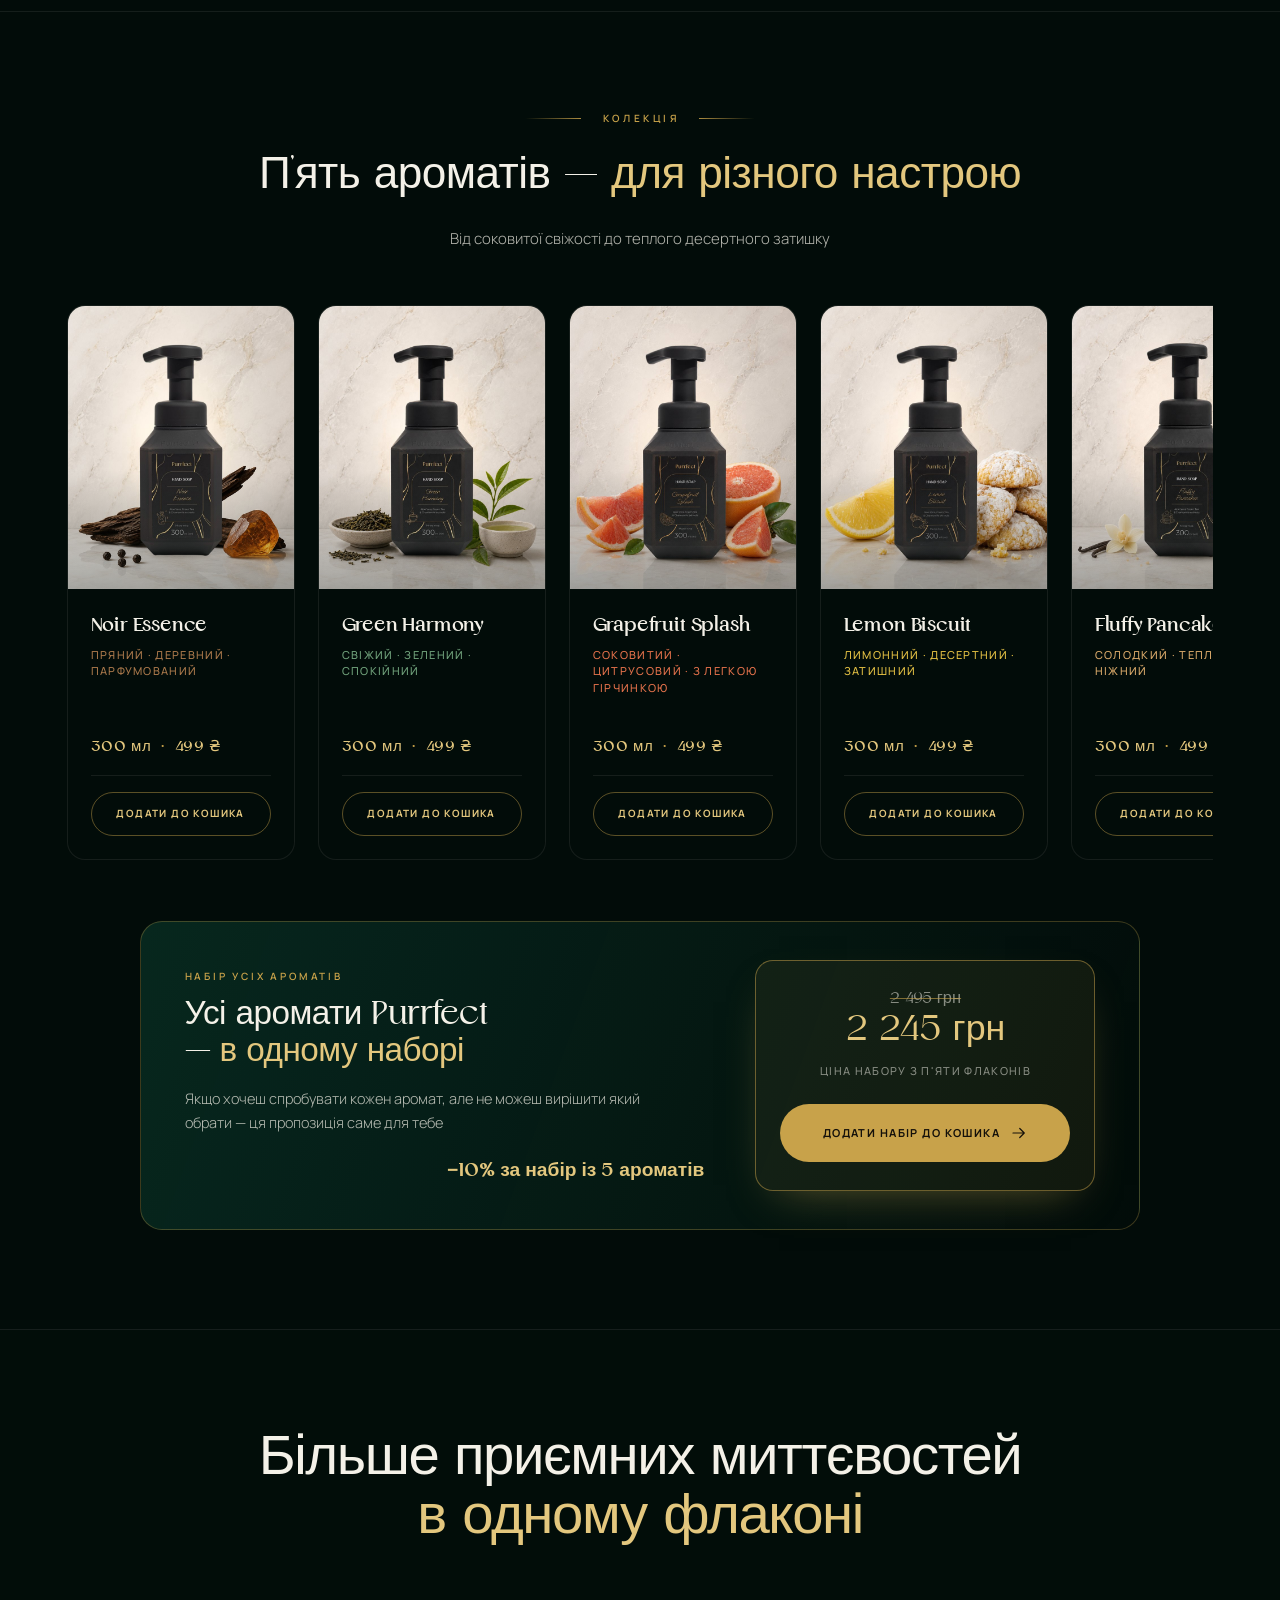
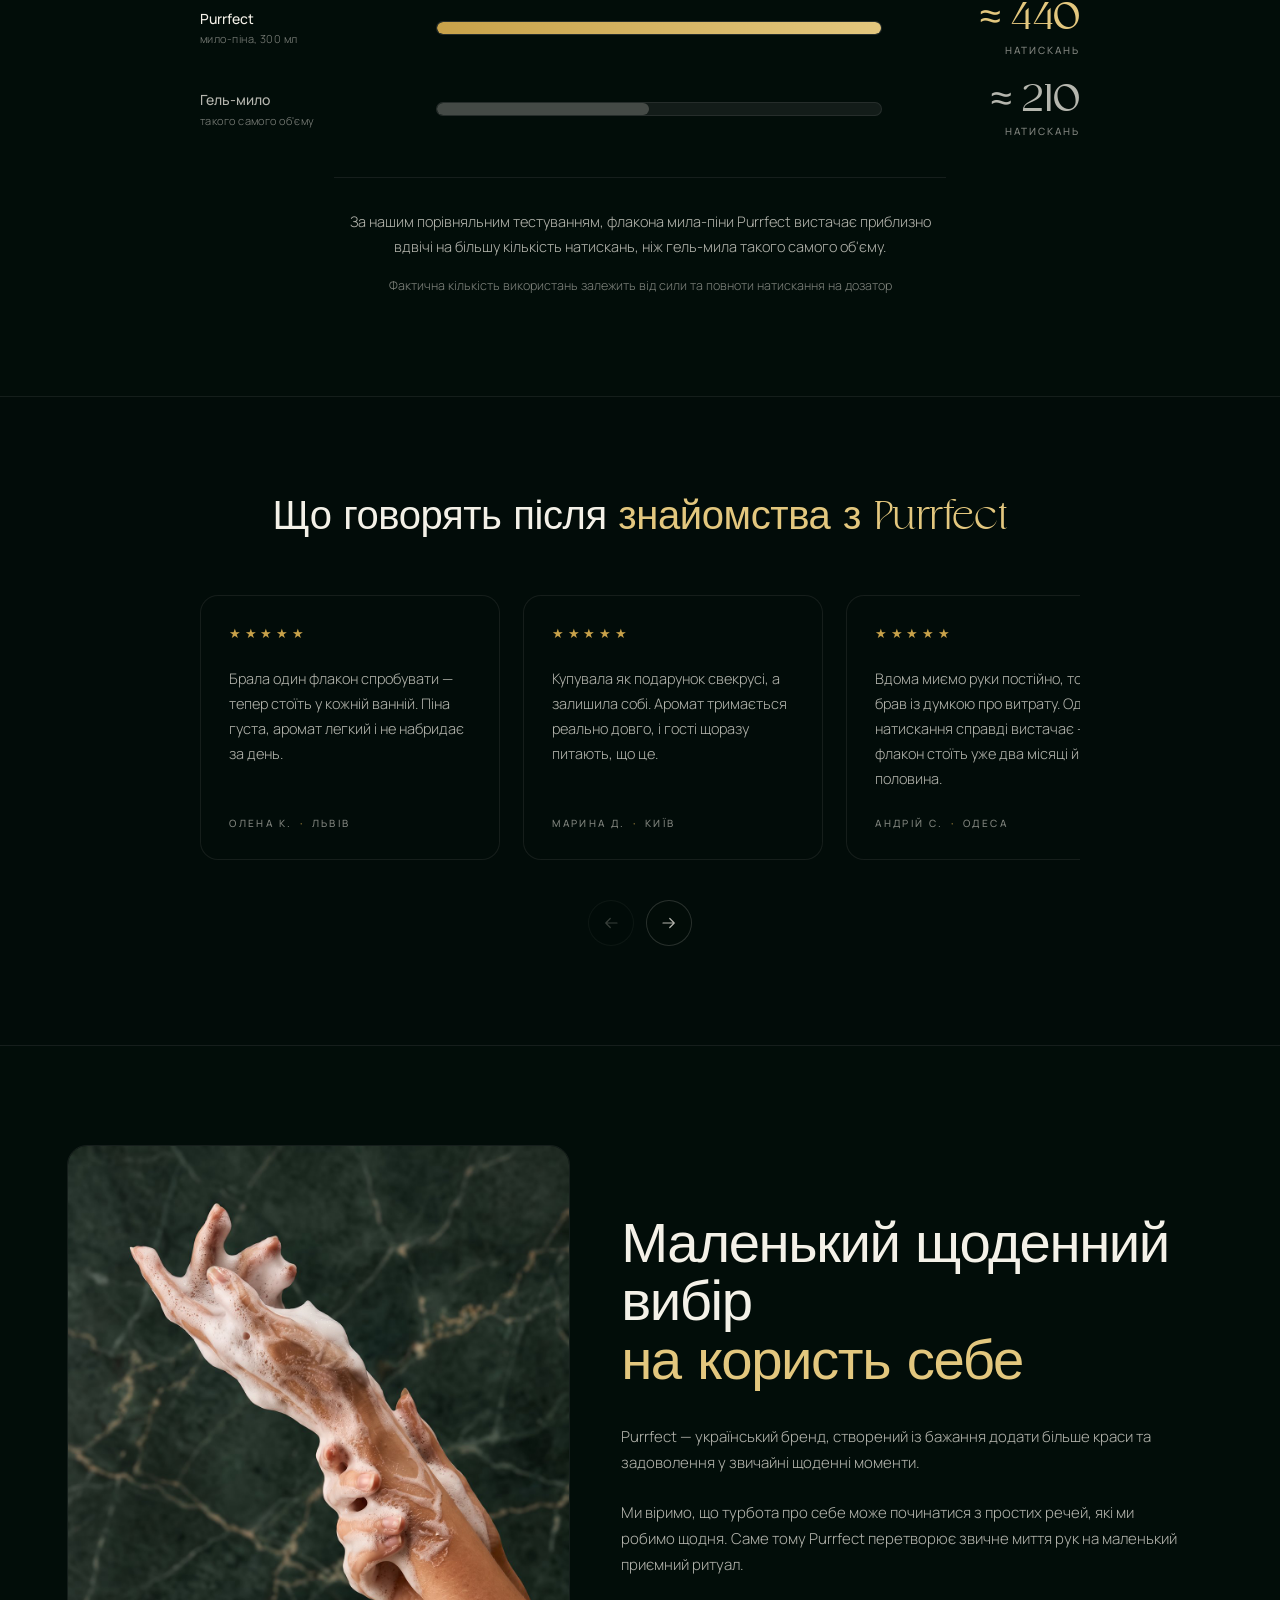
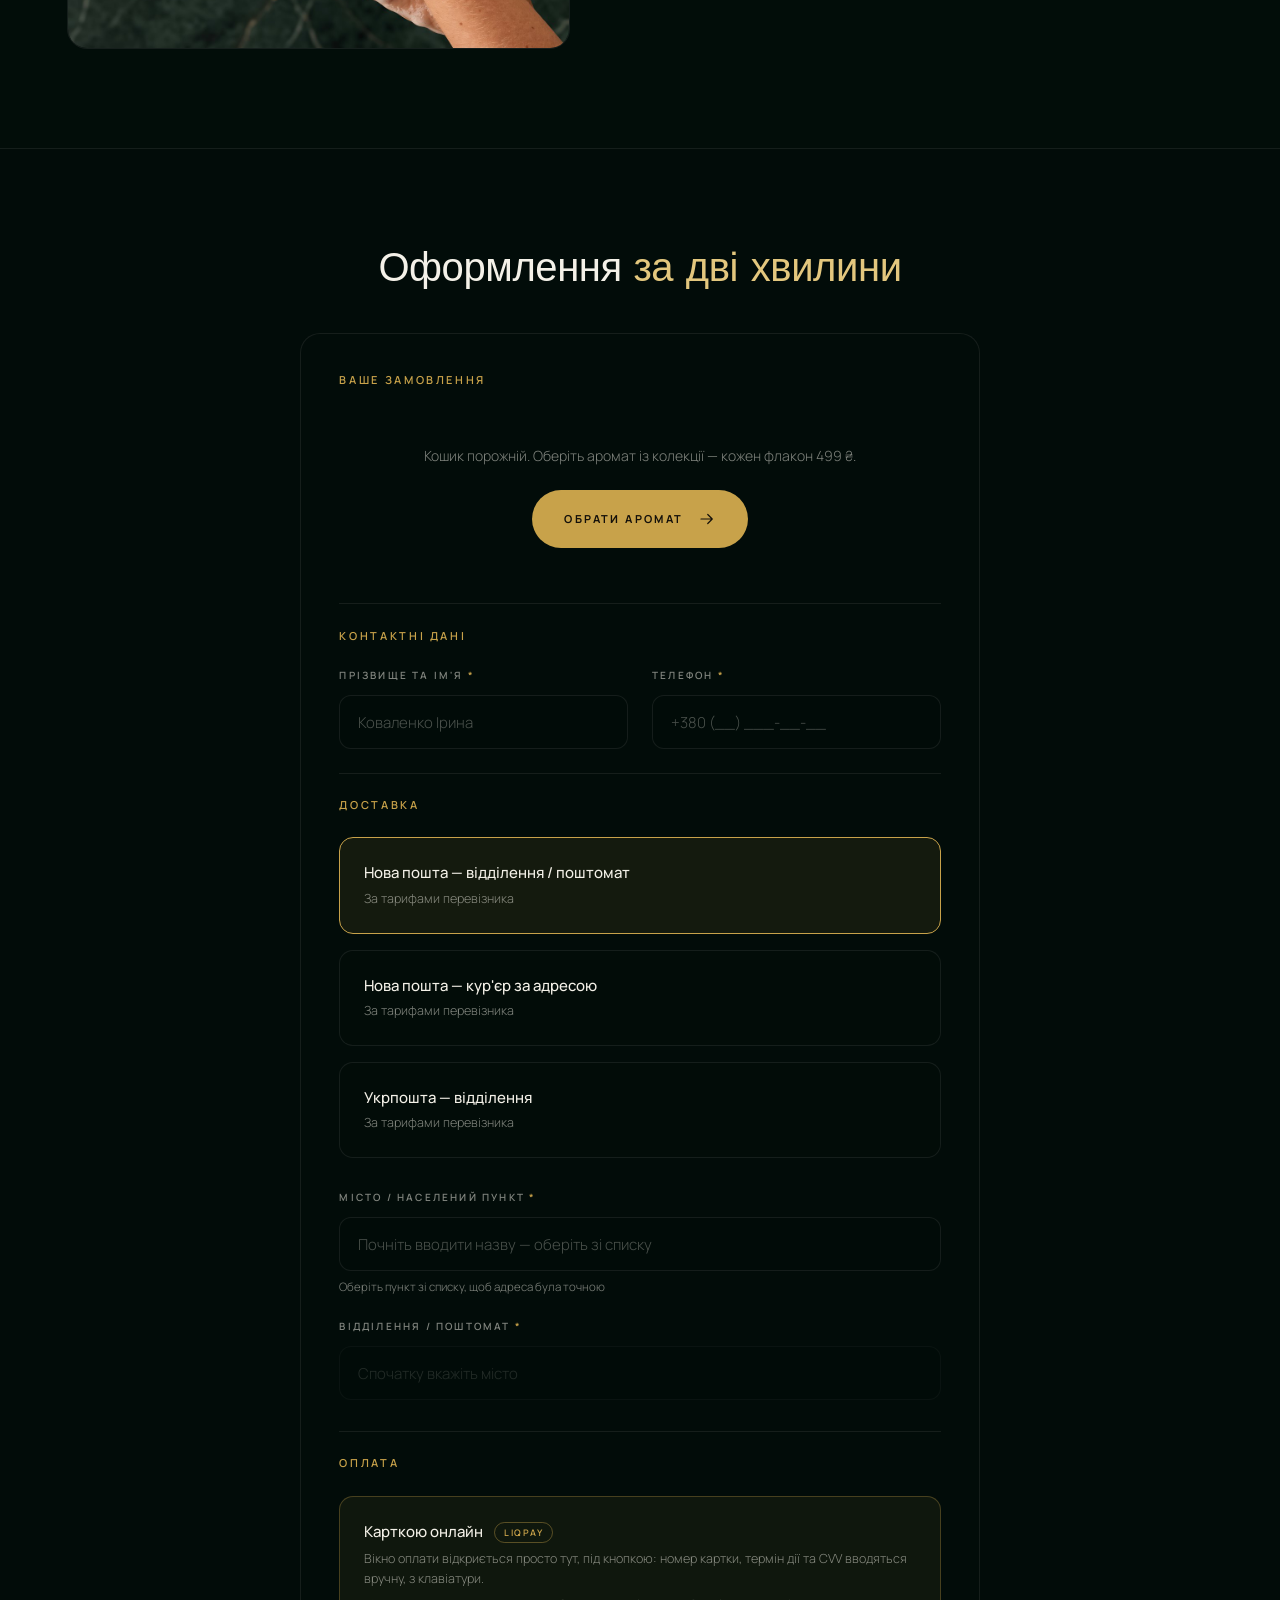
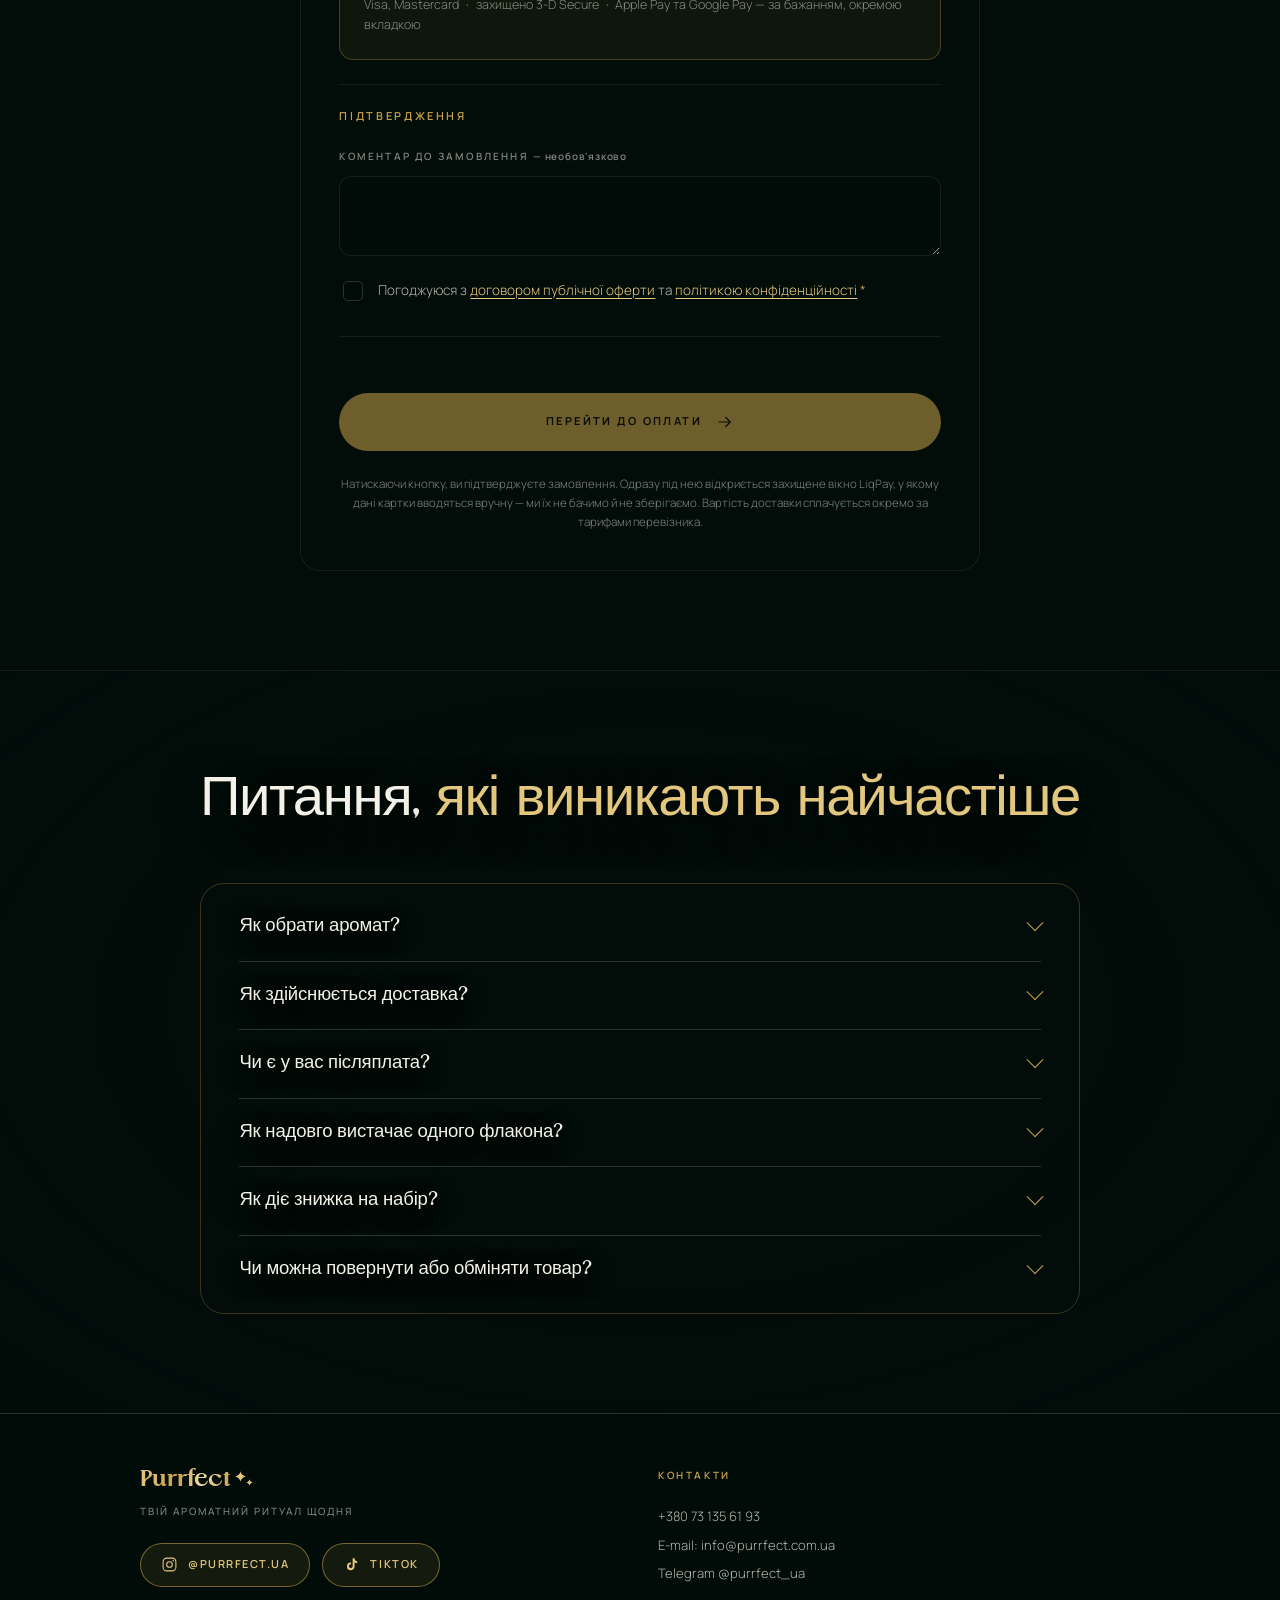
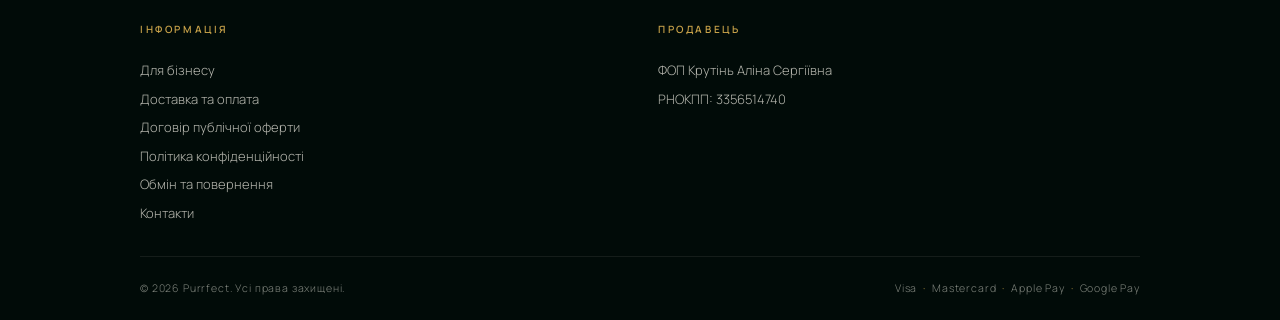
==== commit d61434a2: "Додано info@purrfect.com.ua замість заглушок" ====
--- a/index.html
+++ b/index.html
@@ -719,8 +719,7 @@
         <p class="footer__label">Контакти</p>
         <ul class="footer__list">
           <li><a href="tel:+380731356193">+380 73 135 61 93</a></li>
-          <!-- TODO:EMAIL — підставити адресу, коли буде створена поштова скринька -->
-          <li>E-mail: <span class="tbd">буде додано найближчим часом</span></li>
+          <li>E-mail: <a href="mailto:info@purrfect.com.ua">info@purrfect.com.ua</a></li>
           <li><a href="https://t.me/purrfect_ua" target="_blank" rel="noopener noreferrer">Telegram @purrfect_ua</a></li>
         </ul>
       </div>
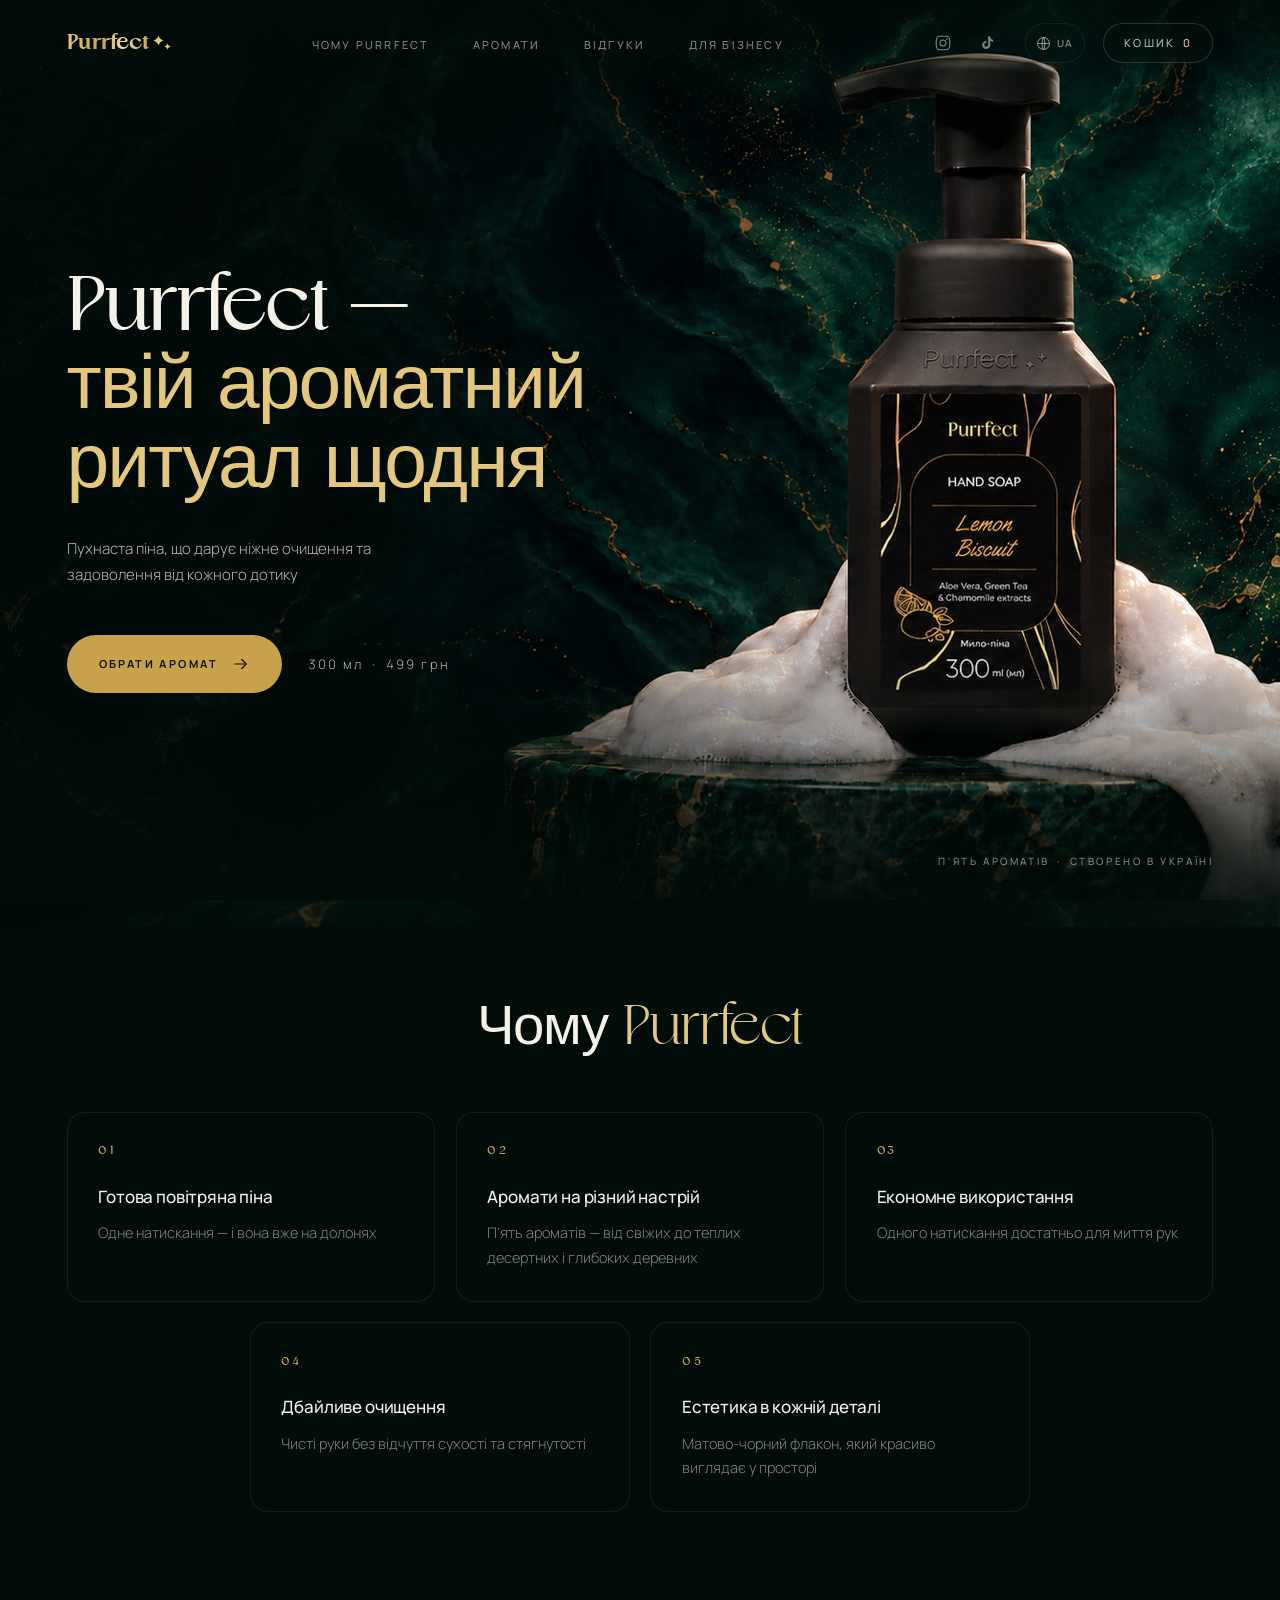
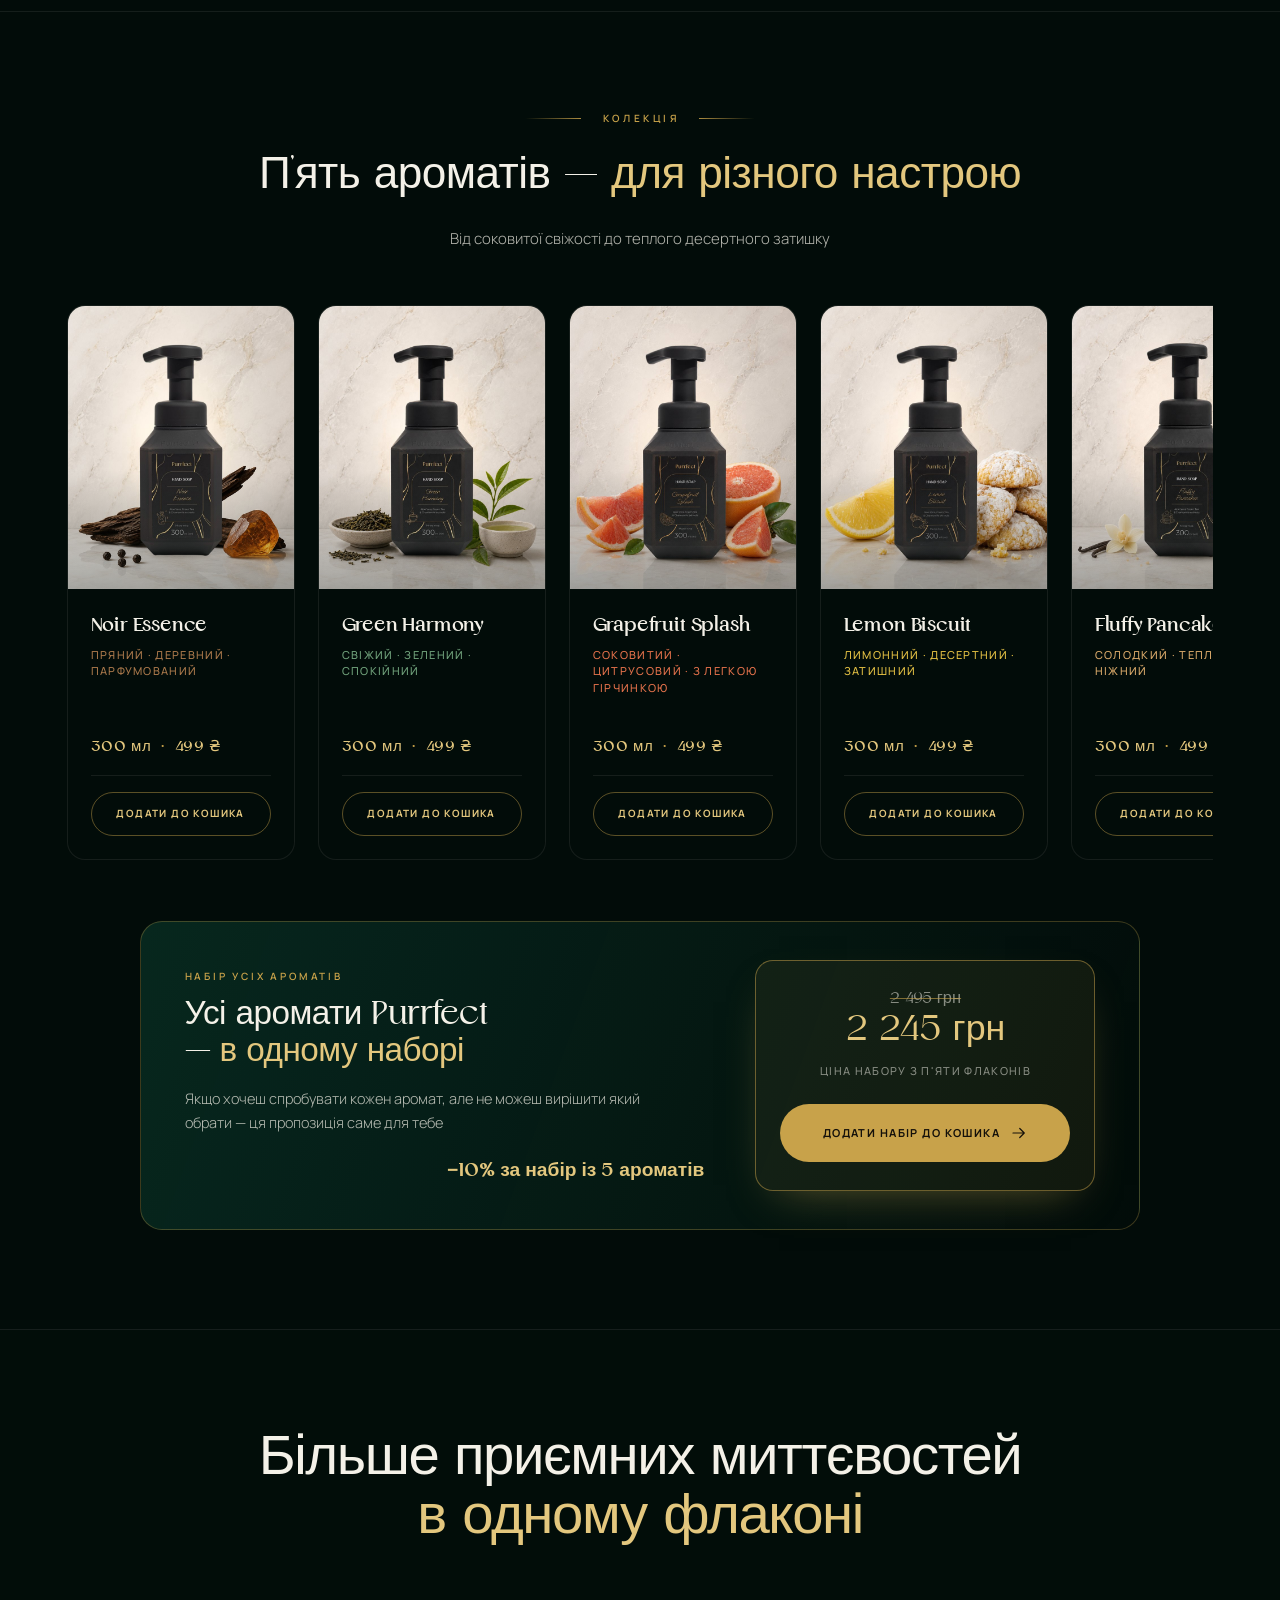
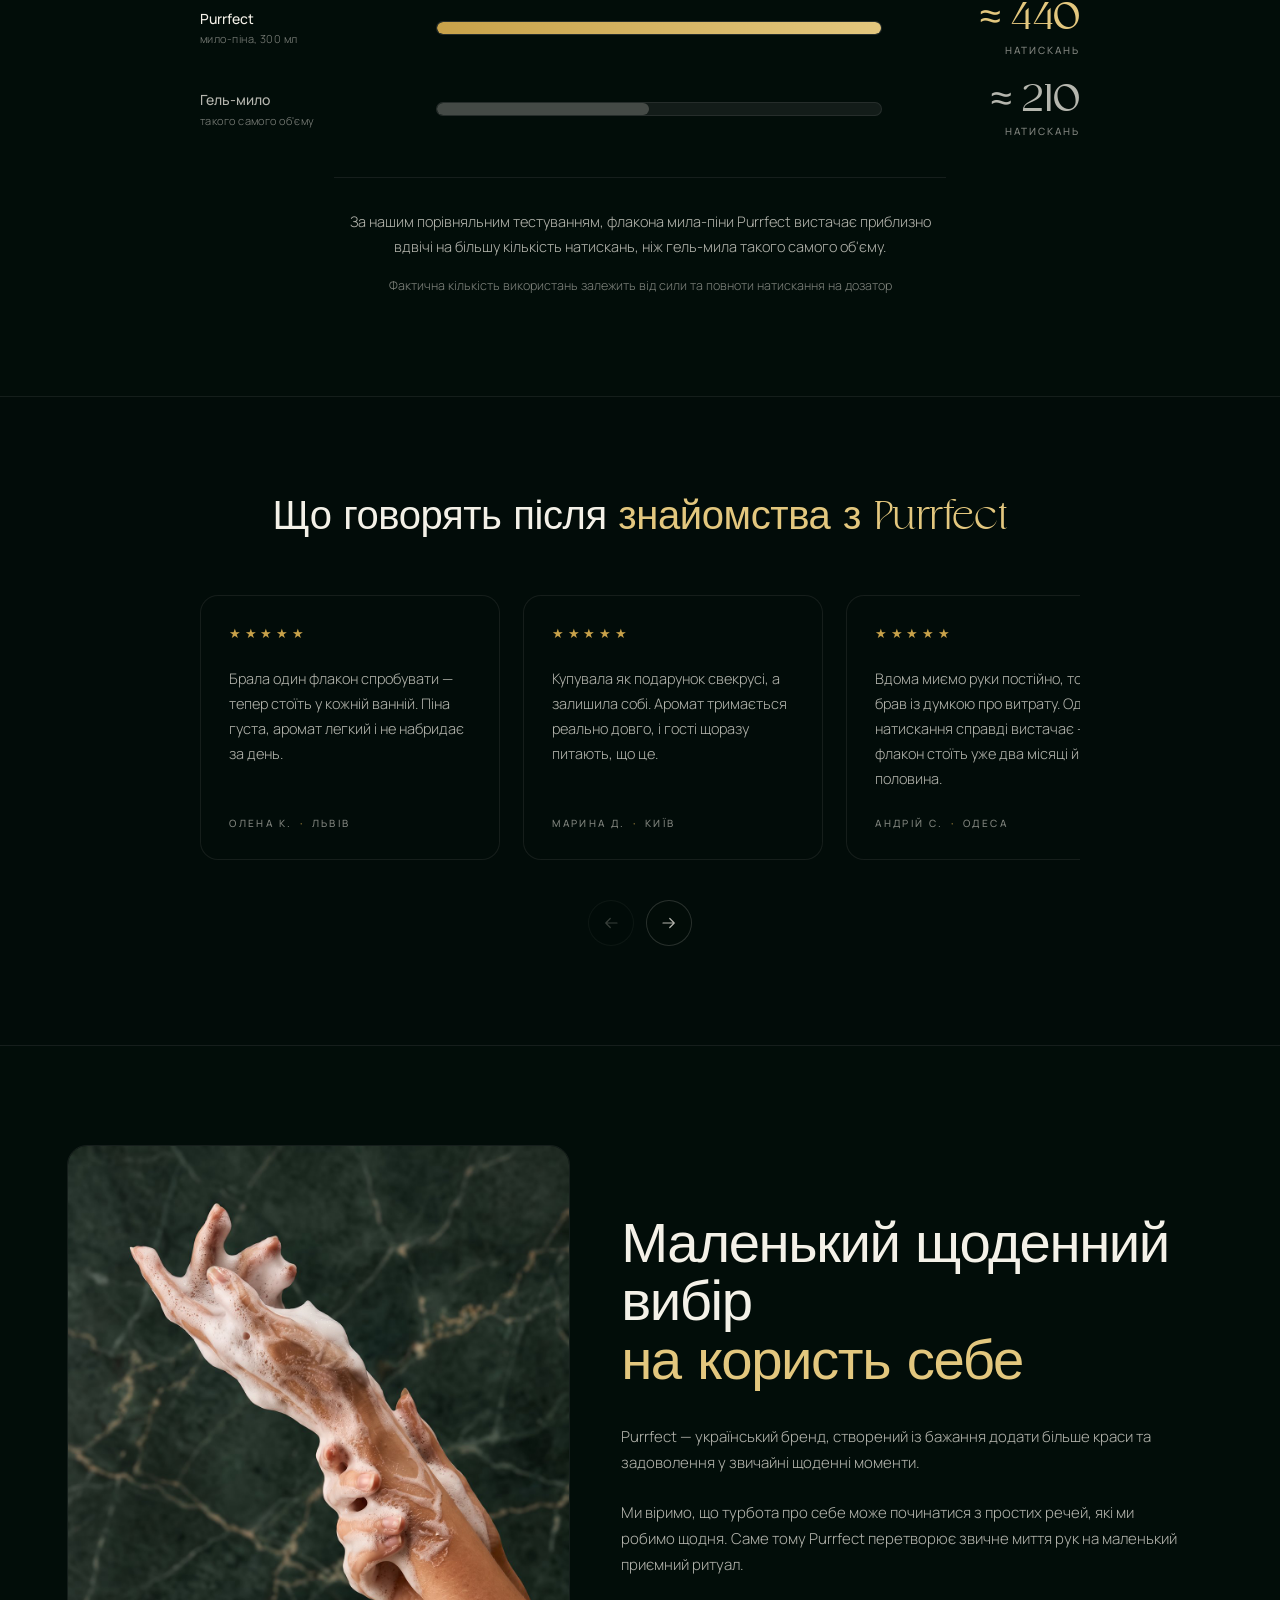
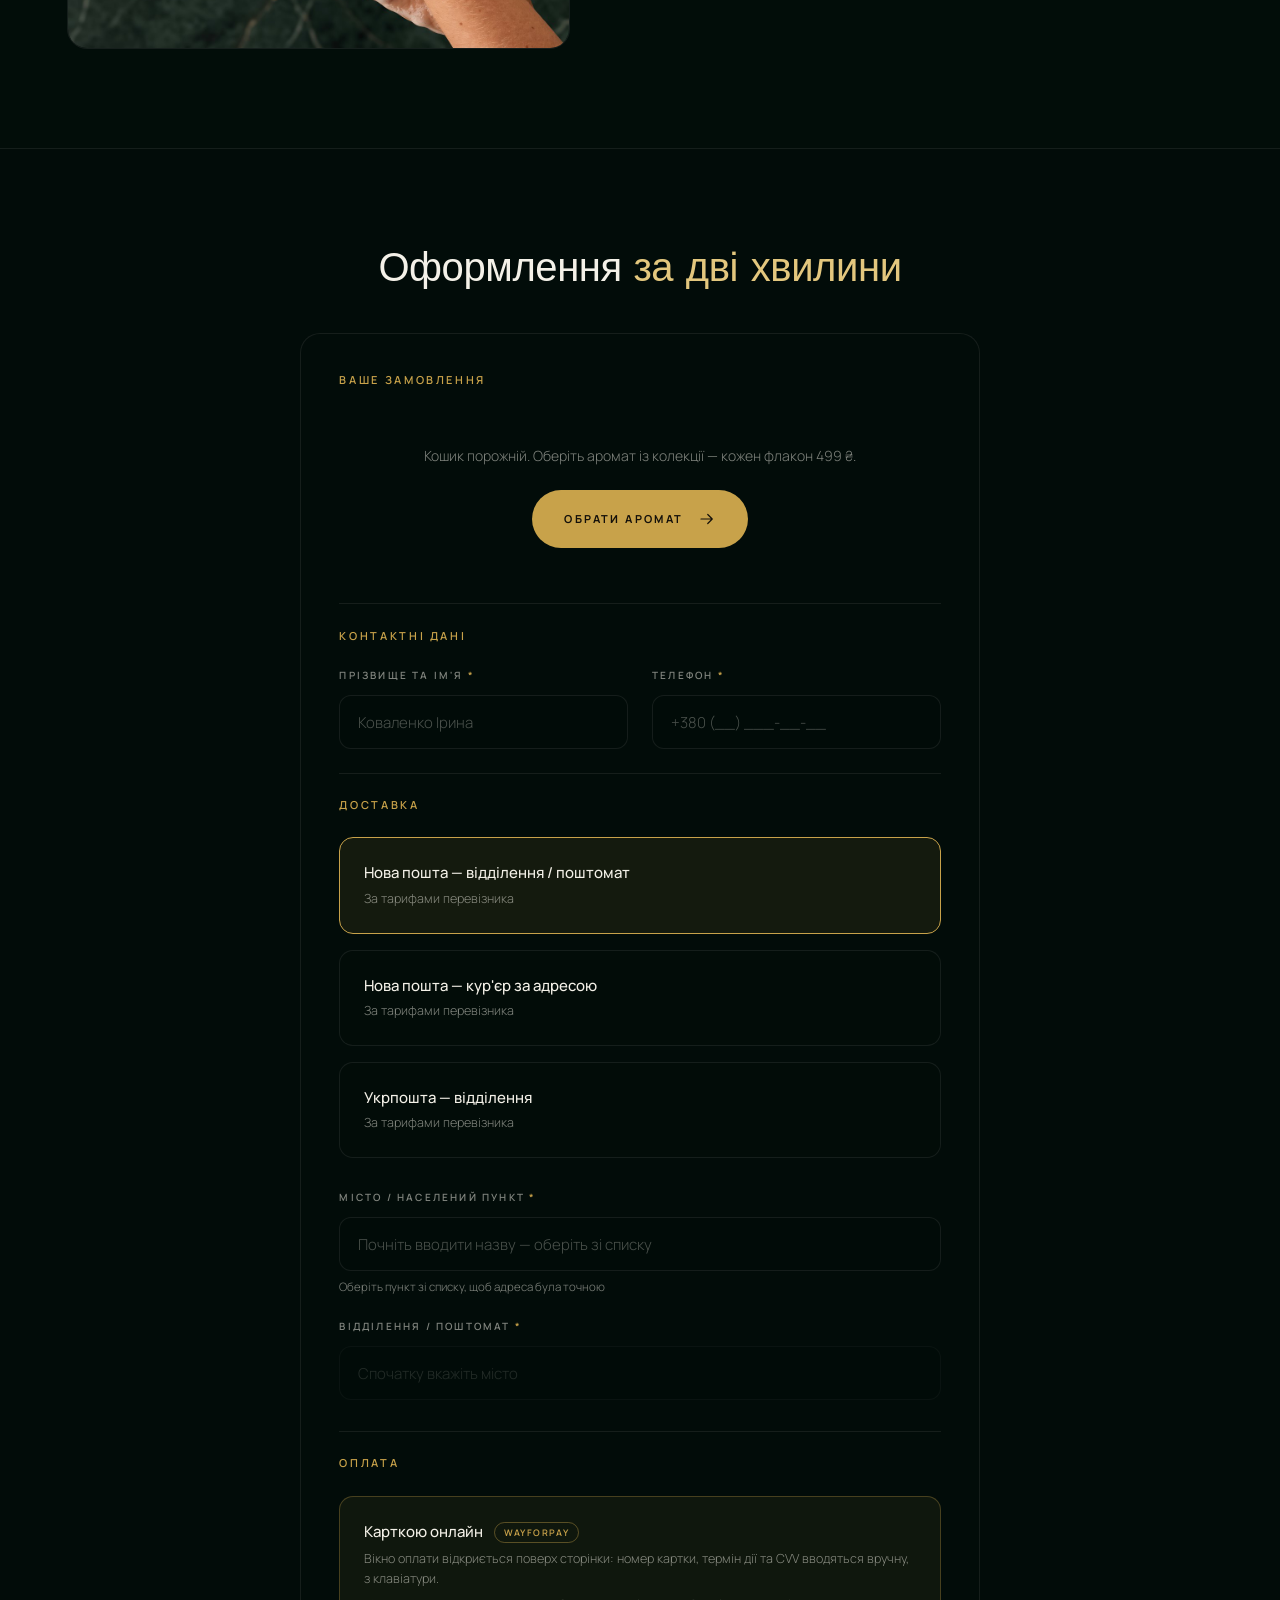
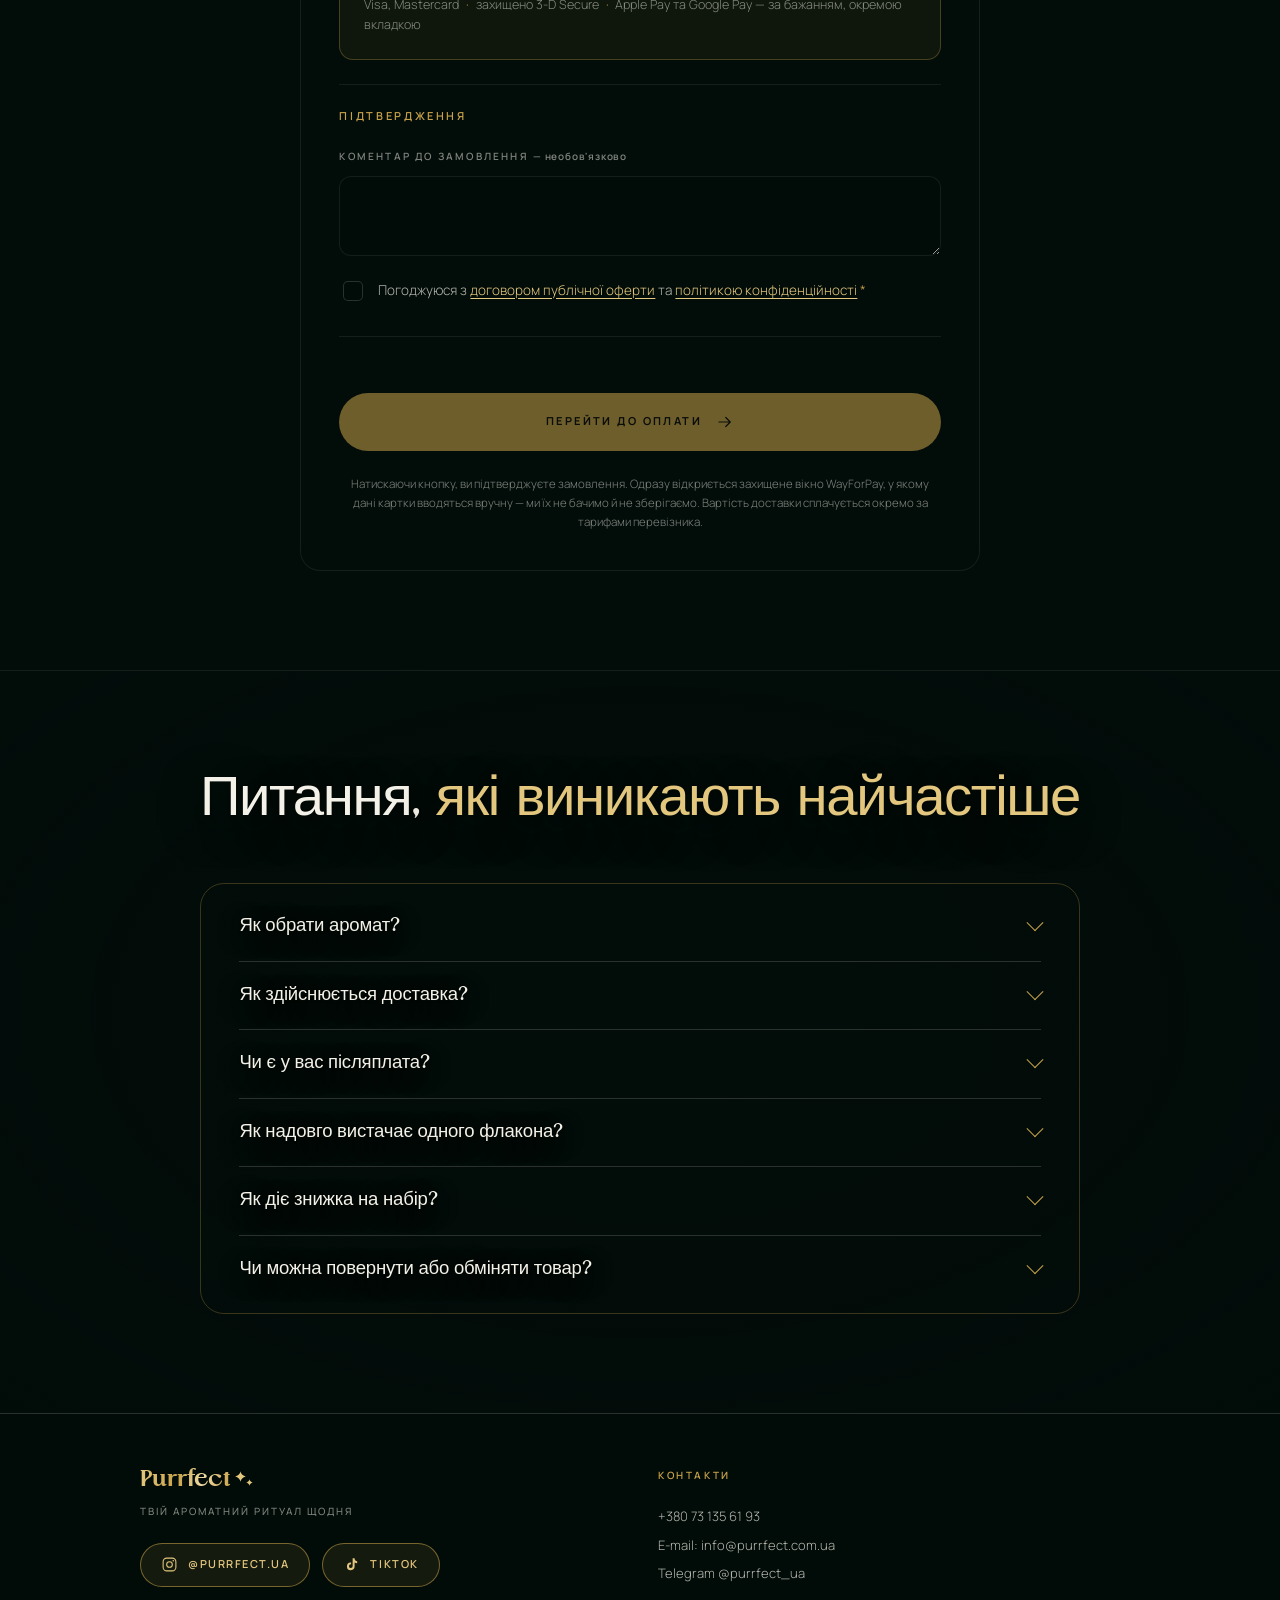
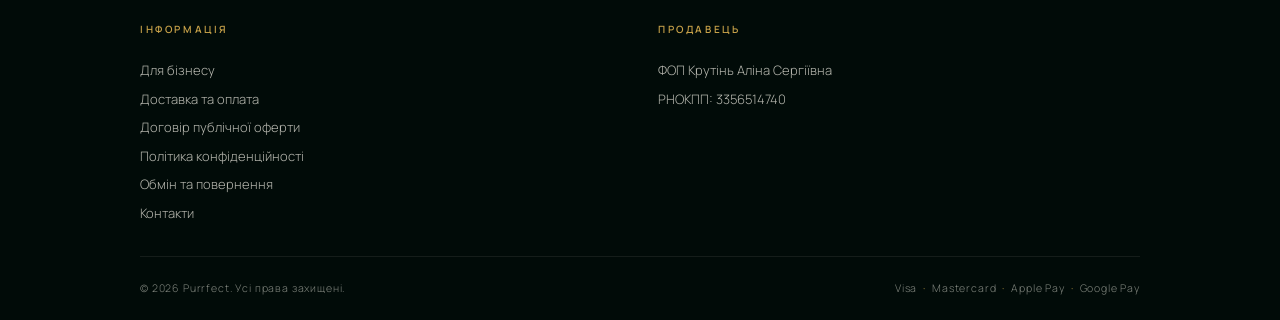
==== commit 71b8be19: "Перехід з LiqPay на WayForPay" ====
--- a/index.html
+++ b/index.html
@@ -544,12 +544,12 @@
         <h3 class="order__ttl" id="ttl-pay">Оплата</h3>
 
         <!-- Єдиний спосіб оплати, тож це не вибір, а пояснення -->
-        <input type="hidden" name="payment" value="liqpay">
+        <input type="hidden" name="payment" value="wayforpay">
 
         <div class="pay">
-          <p class="pay__ttl">Карткою онлайн <em class="tag">LiqPay</em></p>
+          <p class="pay__ttl">Карткою онлайн <em class="tag">WayForPay</em></p>
           <p class="pay__note">
-            Вікно оплати відкриється просто тут, під кнопкою: номер картки,
+            Вікно оплати відкриється поверх сторінки: номер картки,
             термін дії та CVV вводяться вручну, з клавіатури.
           </p>
           <p class="pay__note">
@@ -586,25 +586,14 @@
 
         <p class="order__status" data-order-status role="status" aria-live="polite"></p>
 
-        <!-- Вікно оплати LiqPay розкривається тут, після створення замовлення:
-             покупець вводить картку вручну, не виходячи зі сторінки. Самі поля
-             картки живуть в iframe LiqPay — на наш сайт і на наш сервер вони не
+        <!-- Віджет WayForPay відкриває власне вікно поверх сторінки, тож
+             місця під нього в розмітці не потрібно. Поля картки живуть
+             в iframe WayForPay — на наш сайт і на наш сервер вони не
              потрапляють (інакше знадобилася б сертифікація PCI DSS). -->
-        <div class="pay-embed" data-pay-embed hidden>
-          <p class="pay-embed__ttl">Дані картки</p>
-          <div class="pay-embed__box" id="liqpay-embed" data-liqpay-embed></div>
-          <p class="pay-embed__note">
-            Номер картки, термін дії та CVV вводяться у захищеному вікні LiqPay.
-            Ми цих даних не бачимо й не зберігаємо.
-          </p>
-          <button class="btn btn--ghost btn--sm pay-embed__back" type="button" data-pay-embed-back>
-            <span>Повернутися до даних замовлення</span>
-          </button>
-        </div>
 
         <p class="order__fine">
-          Натискаючи кнопку, ви підтверджуєте замовлення. Одразу під нею
-          відкриється захищене вікно LiqPay, у якому дані картки вводяться
+          Натискаючи кнопку, ви підтверджуєте замовлення. Одразу
+          відкриється захищене вікно WayForPay, у якому дані картки вводяться
           вручну — ми їх не бачимо й не зберігаємо. Вартість доставки
           сплачується окремо за тарифами перевізника.
         </p>
--- a/styles.css
+++ b/styles.css
@@ -2102,44 +2102,10 @@
 .field.is-warn input { border-color: rgba(200, 162, 74, .55); }
 .field.is-warn .field__hint { color: var(--gold-soft); }
 
-/* ---------- Вбудоване вікно оплати LiqPay ---------- */
-/* Поля картки — це iframe LiqPay усередині сторінки, тож стилізуємо
-   лише рамку навколо нього: саме вікно світле й малюється LiqPay. */
-.pay-embed {
-  margin-top: var(--space-5);
-  padding-top: var(--space-5);
-  border-top: 1px solid var(--hairline-2);
-}
-.pay-embed[hidden] { display: none; }
-.pay-embed__ttl {
-  font-size: 10px;
-  font-weight: 600;
-  letter-spacing: .24em;
-  text-transform: uppercase;
-  color: var(--gold);
-  margin-bottom: var(--space-3);
-}
-.pay-embed__box {
-  /* заглушка на ті секунди, поки вікно LiqPay ще вантажиться;
-     далі висоту задає сам віджет */
-  min-height: 240px;
-  border-radius: 14px;
-  overflow: hidden;
-  background: #fff;
-}
-.pay-embed__box iframe {
-  display: block;
-  width: 100%;
-  border: 0;
-}
-.pay-embed__note {
-  margin-top: var(--space-3);
-  font-size: 11.5px;
-  font-weight: 300;
-  line-height: 1.65;
-  color: var(--text-3);
-}
-.pay-embed__back { margin-top: var(--space-3); }
+/* Стилів для вікна оплати тут немає навмисно: віджет WayForPay
+   малює власне вікно поверх сторінки й оформлює його сам. Раніше на
+   цьому місці був блок .pay-embed — рамка навколо вбудованого iframe
+   LiqPay; після переходу на WayForPay він став непотрібним. */
 
 .order__fine {
   margin-top: var(--space-4);
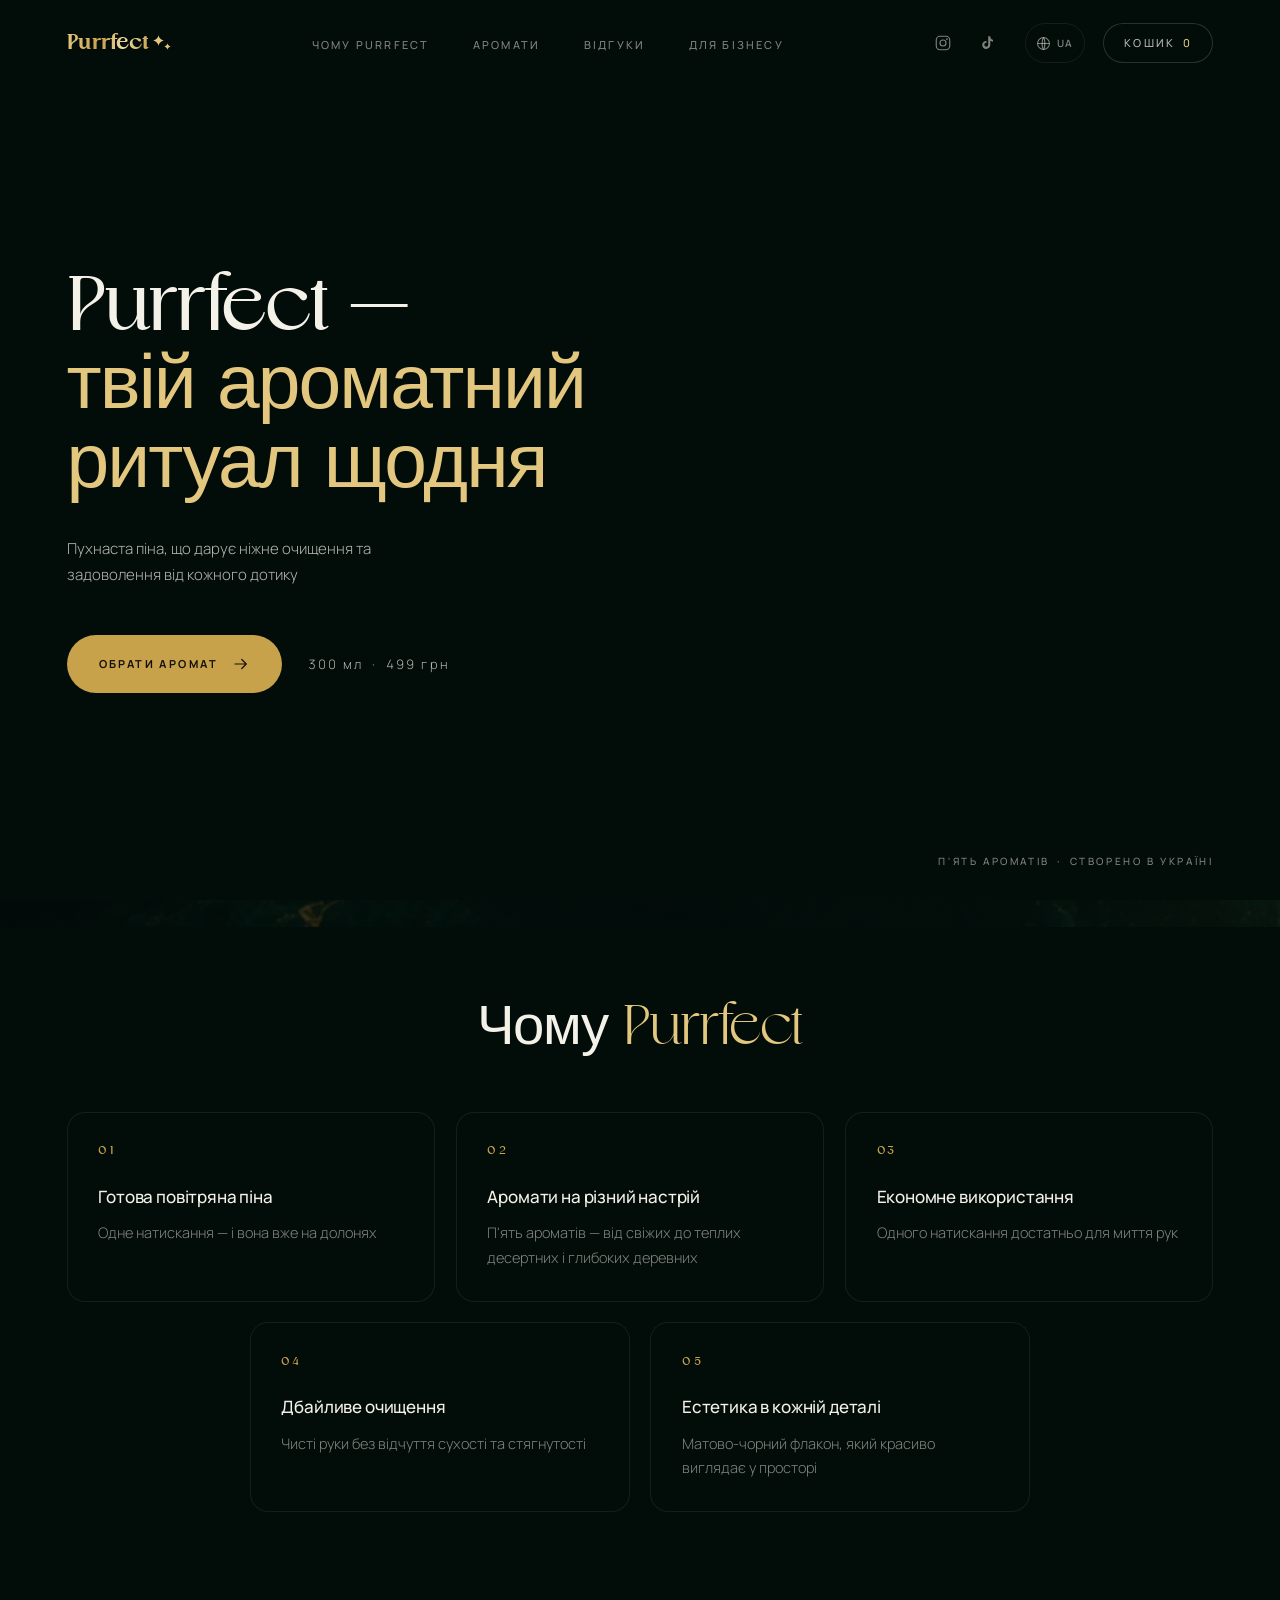
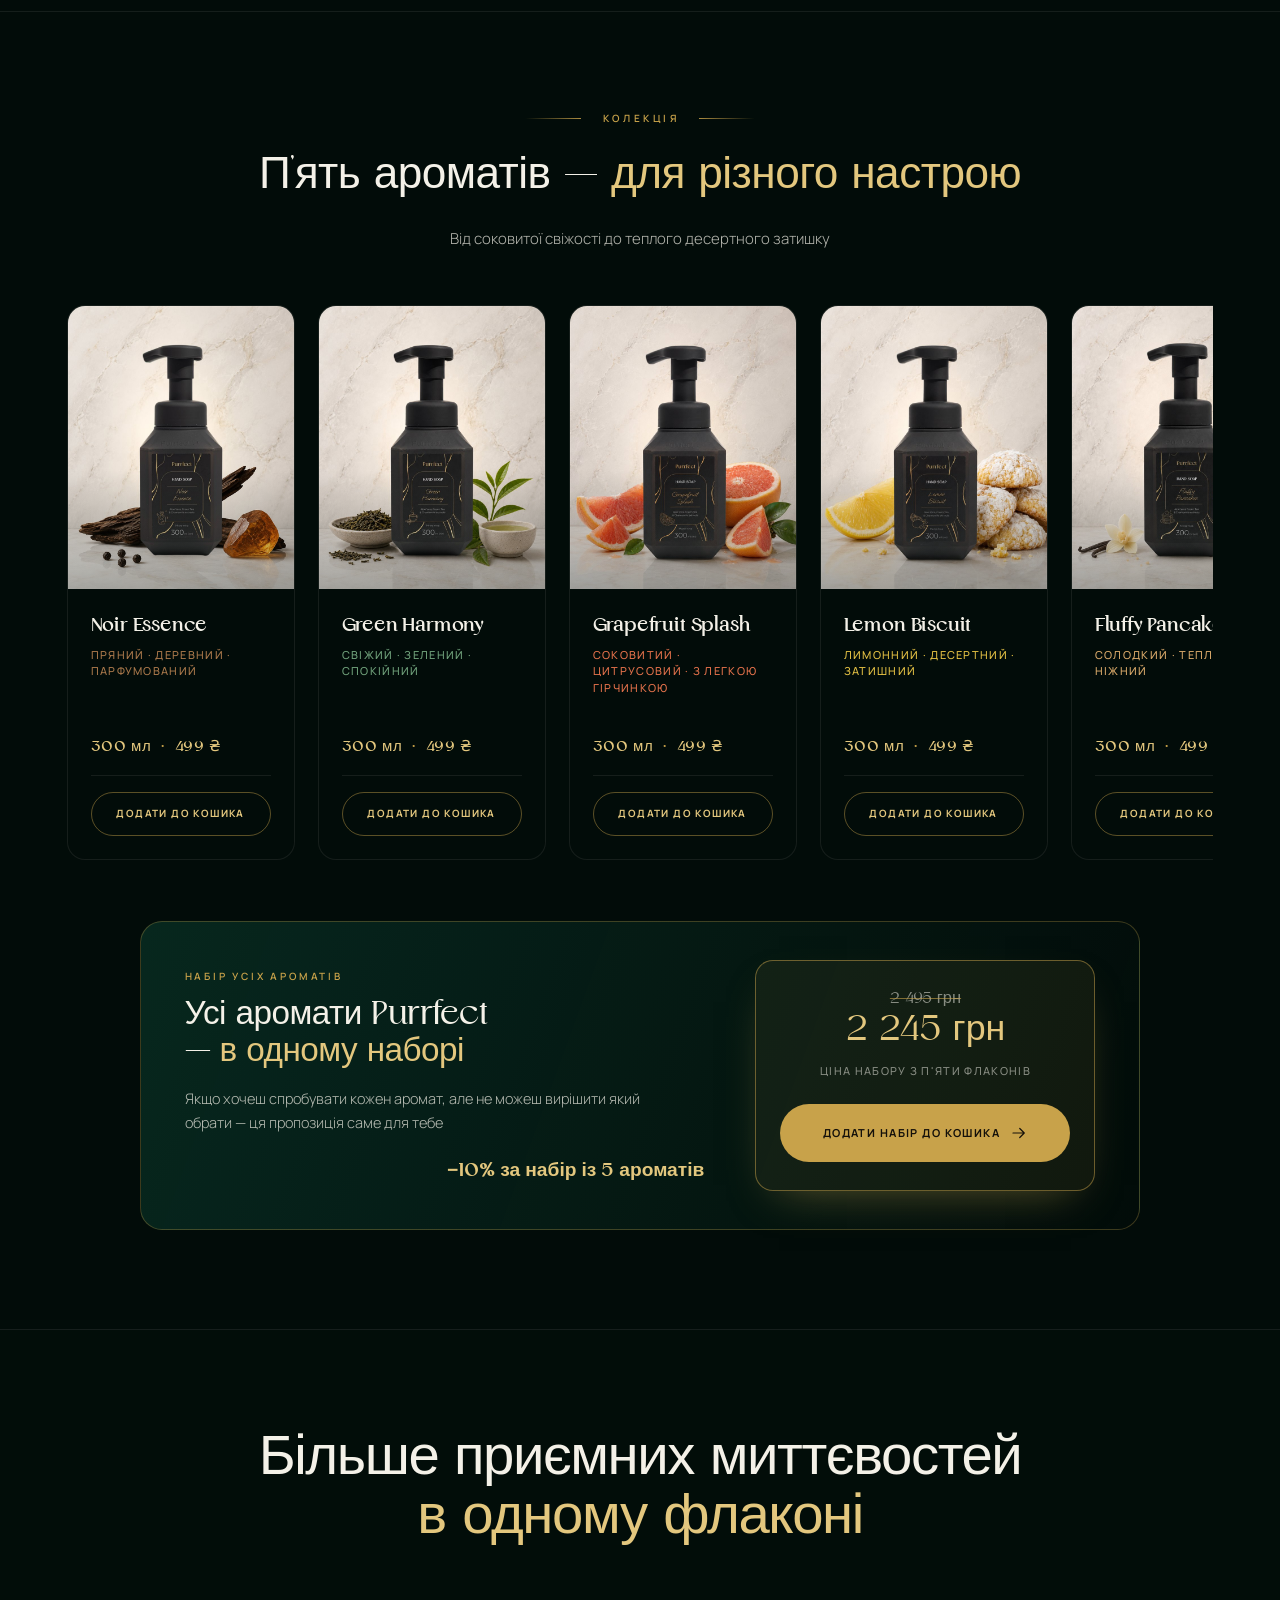
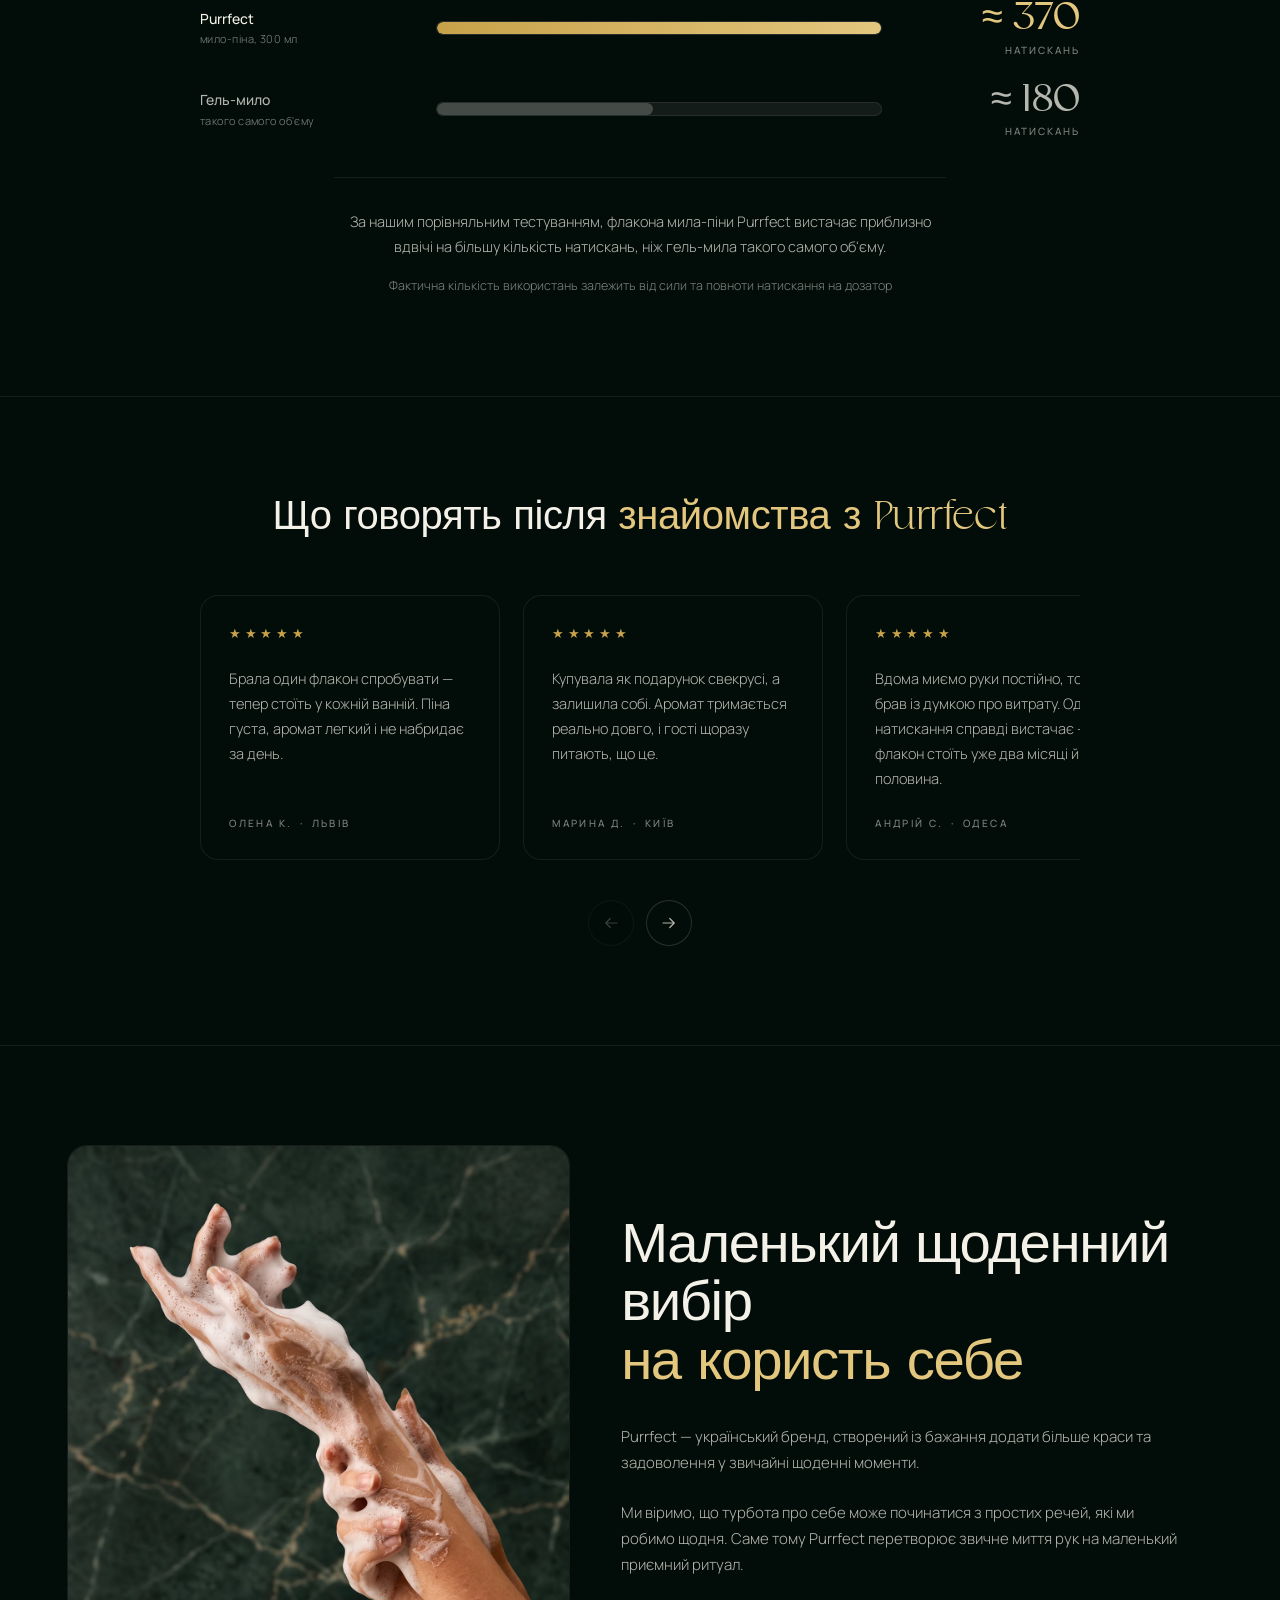
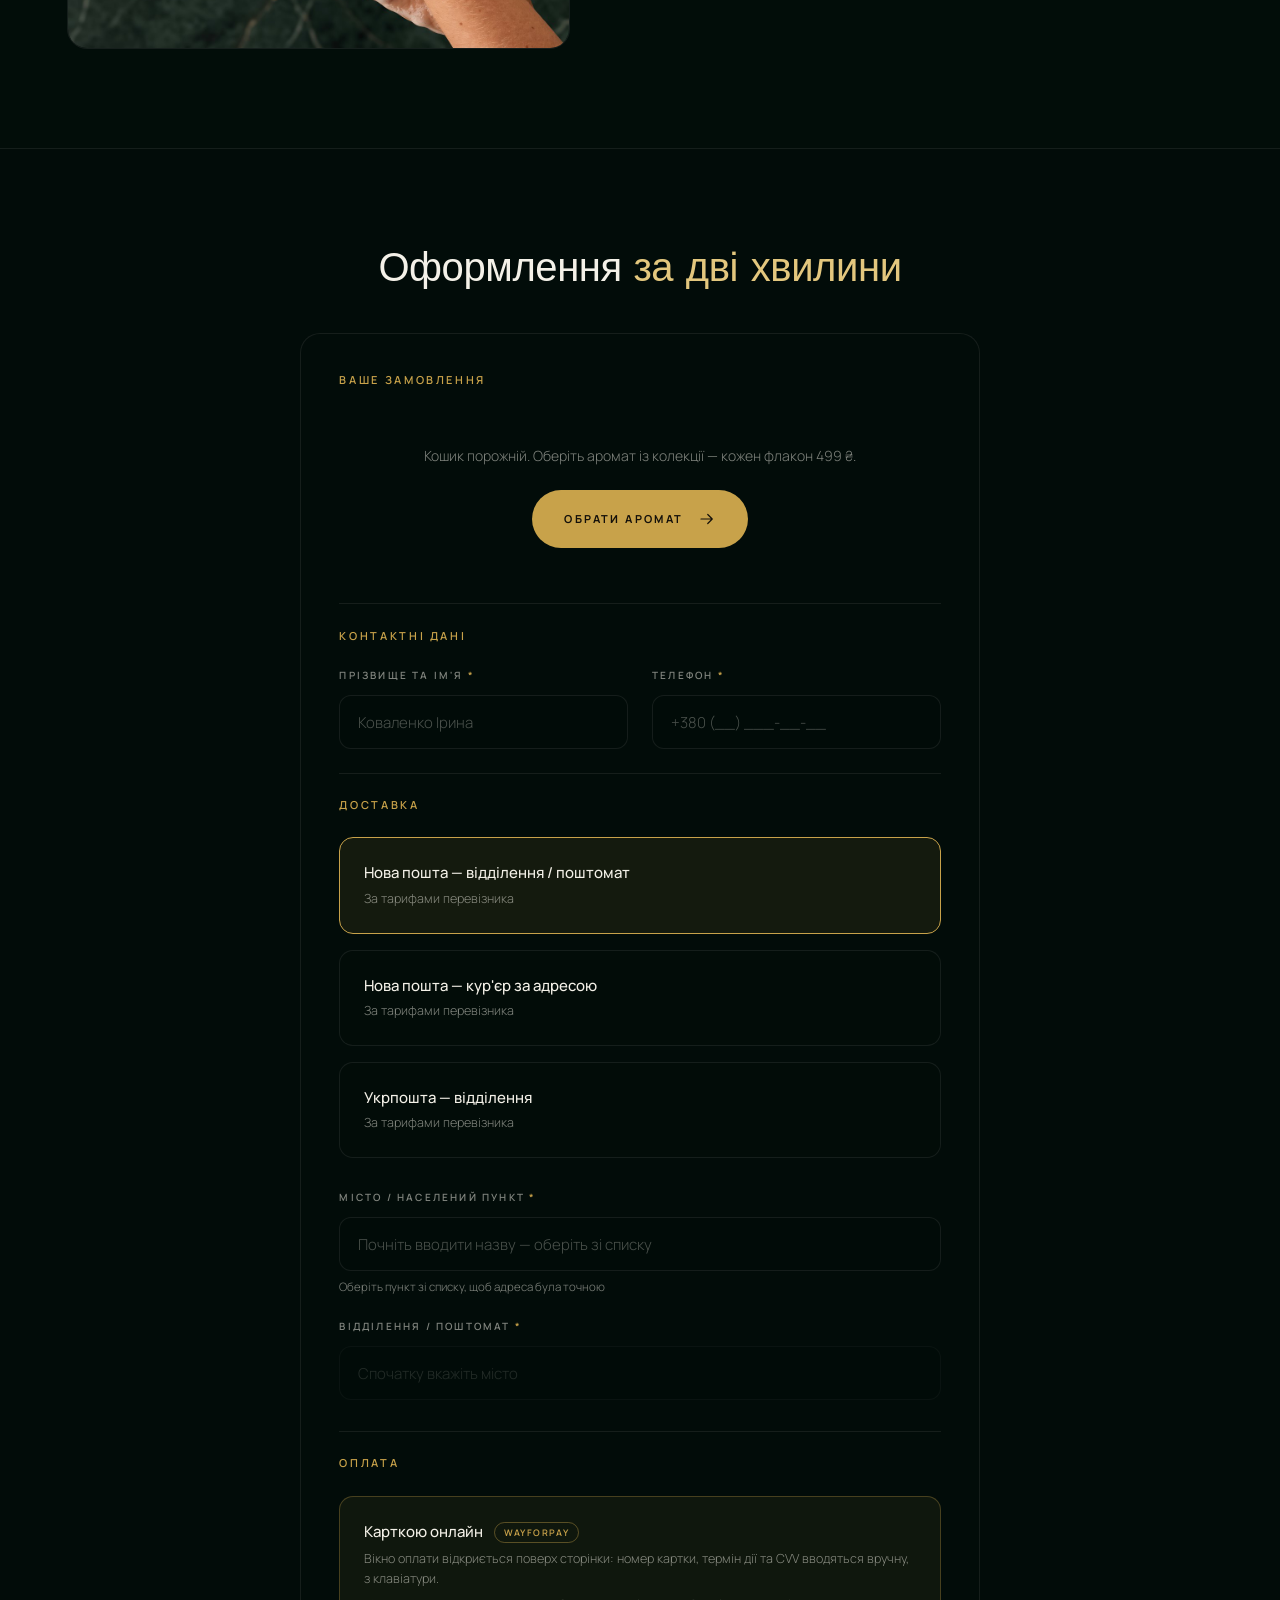
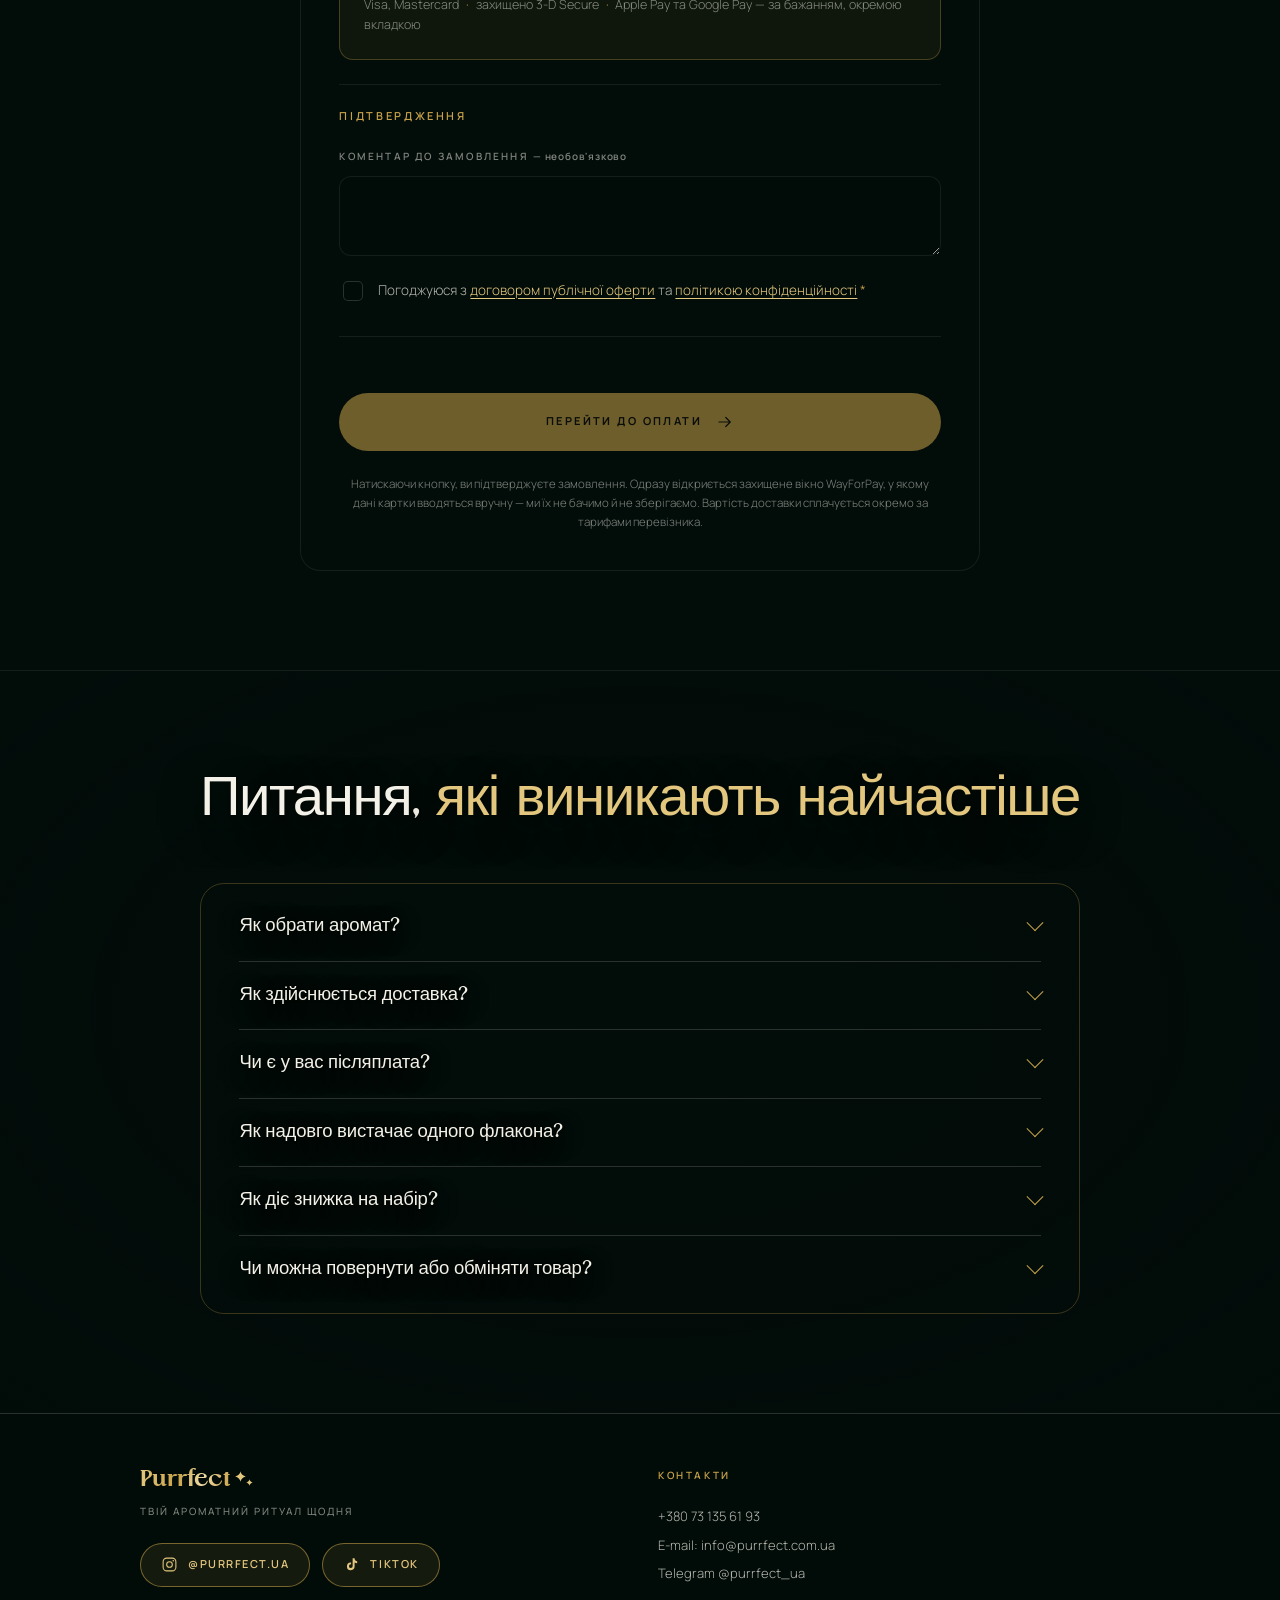
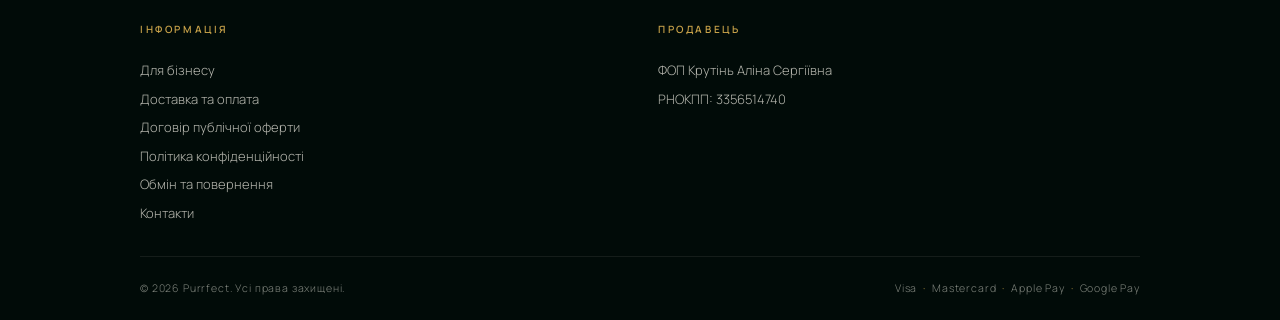
==== commit c76a2122: "Уточнено кількість натискань за тестами клієнтки" ====
--- a/index.html
+++ b/index.html
@@ -253,13 +253,13 @@
       <div class="compare__row compare__row--ours">
         <p class="compare__who">Purrfect <span>мило-піна, 300 мл</span></p>
         <div class="compare__bar" style="--fill:100%"><i></i></div>
-        <p class="compare__num">≈ 440<small>натискань</small></p>
+        <p class="compare__num">≈ 370<small>натискань</small></p>
       </div>
 
       <div class="compare__row">
         <p class="compare__who">Гель-мило <span>такого самого об'єму</span></p>
-        <div class="compare__bar" style="--fill:47.7%"><i></i></div>
-        <p class="compare__num">≈ 210<small>натискань</small></p>
+        <div class="compare__bar" style="--fill:48.6%"><i></i></div>
+        <p class="compare__num">≈ 180<small>натискань</small></p>
       </div>
     </div>
 
@@ -638,7 +638,7 @@
 
       <details>
         <summary>Як надовго вистачає одного флакона?</summary>
-        <p>Одного флакона об'ємом 300 мл вистачає приблизно на 440 натискань.
+        <p>Одного флакона об'ємом 300 мл вистачає приблизно на 370 натискань.
         Для миття рук зазвичай достатньо одного натискання, тому тривалість
         використання залежить від того, як часто ви миєте руки. Фактична
         кількість натискань може дещо відрізнятися залежно від способу
